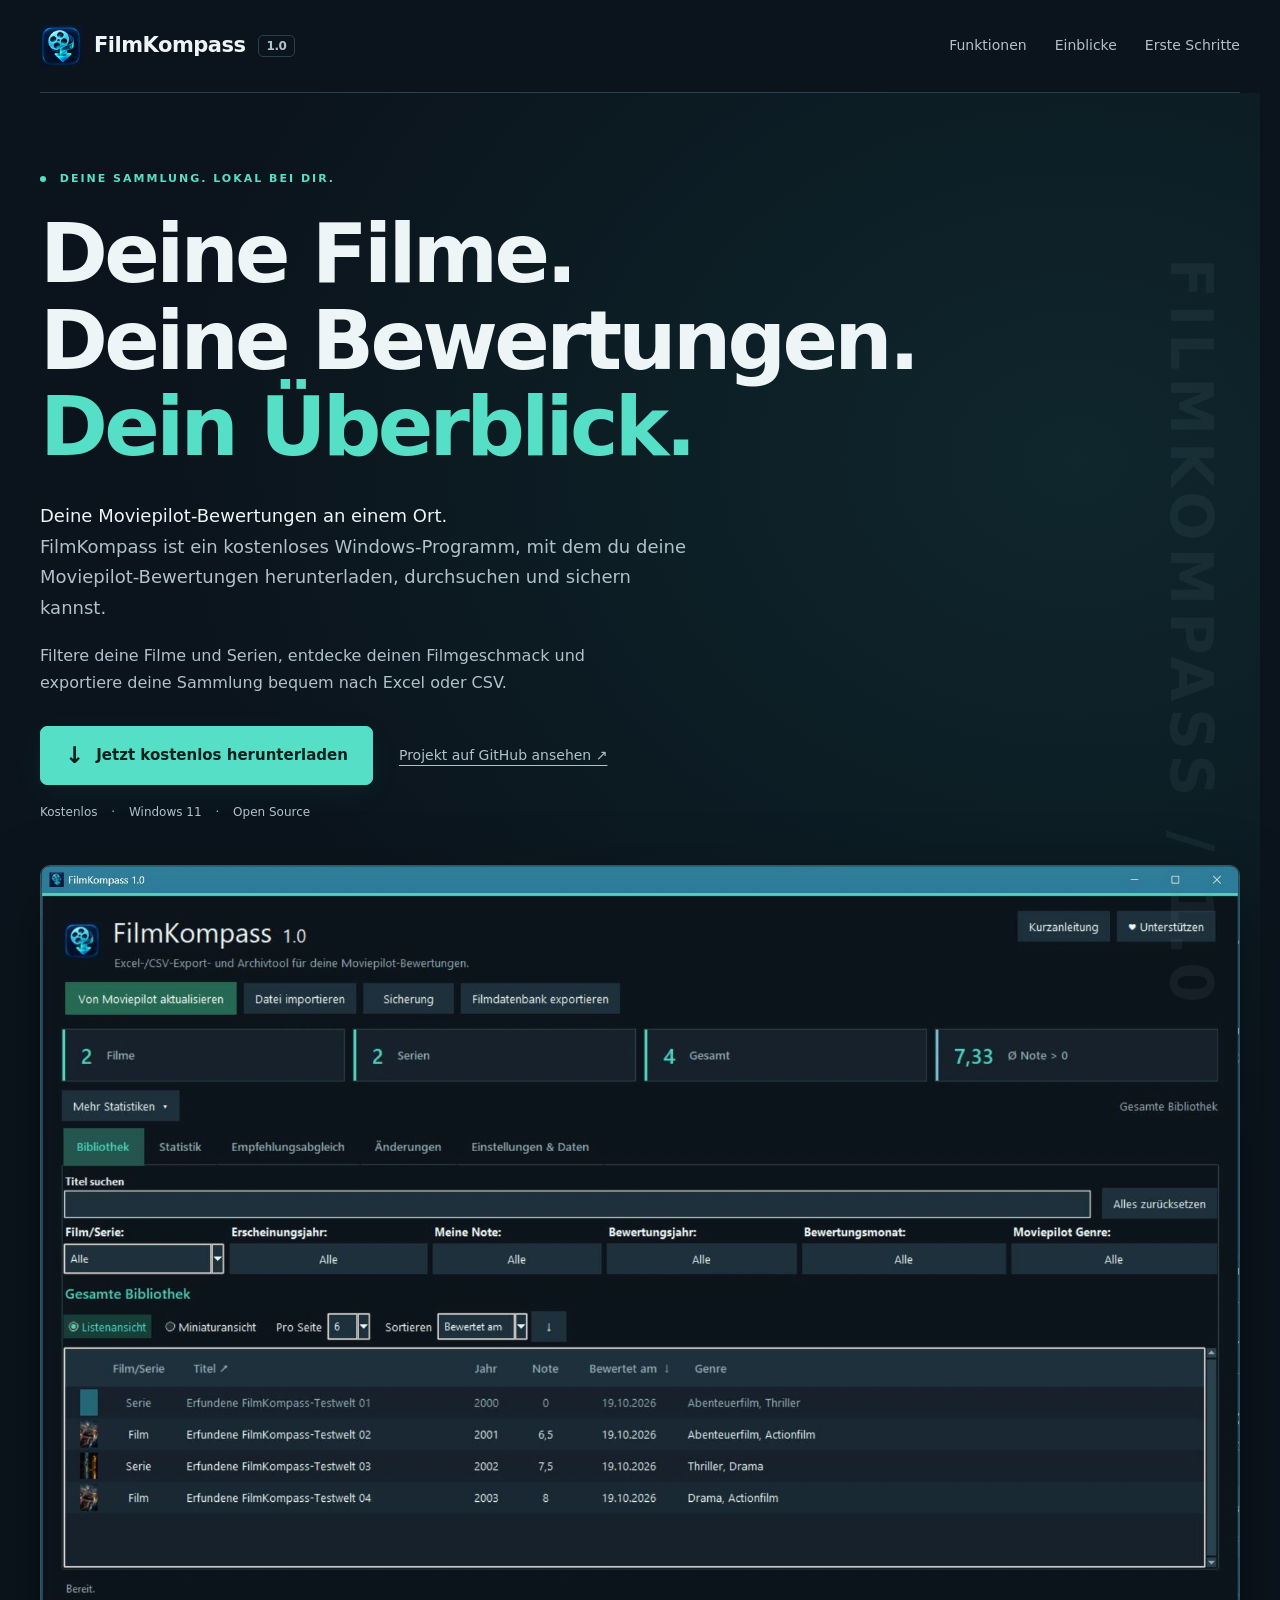
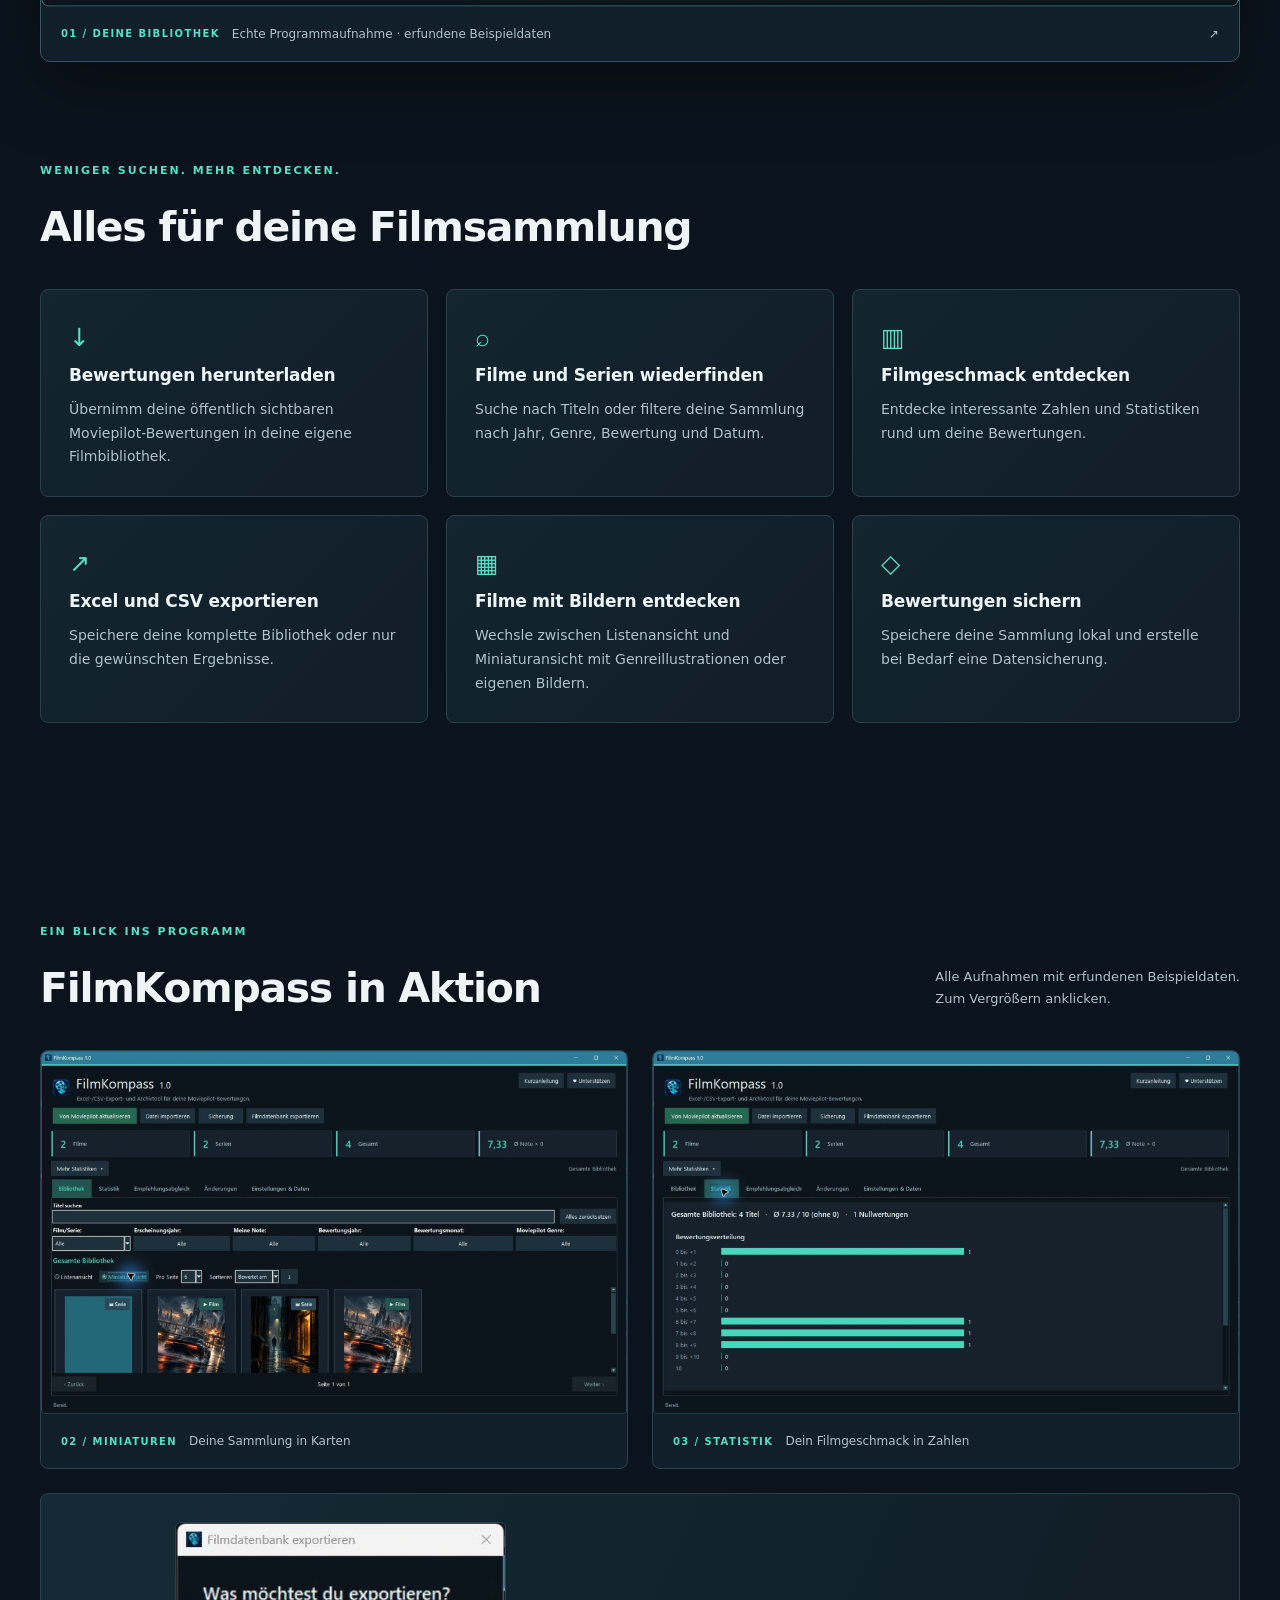
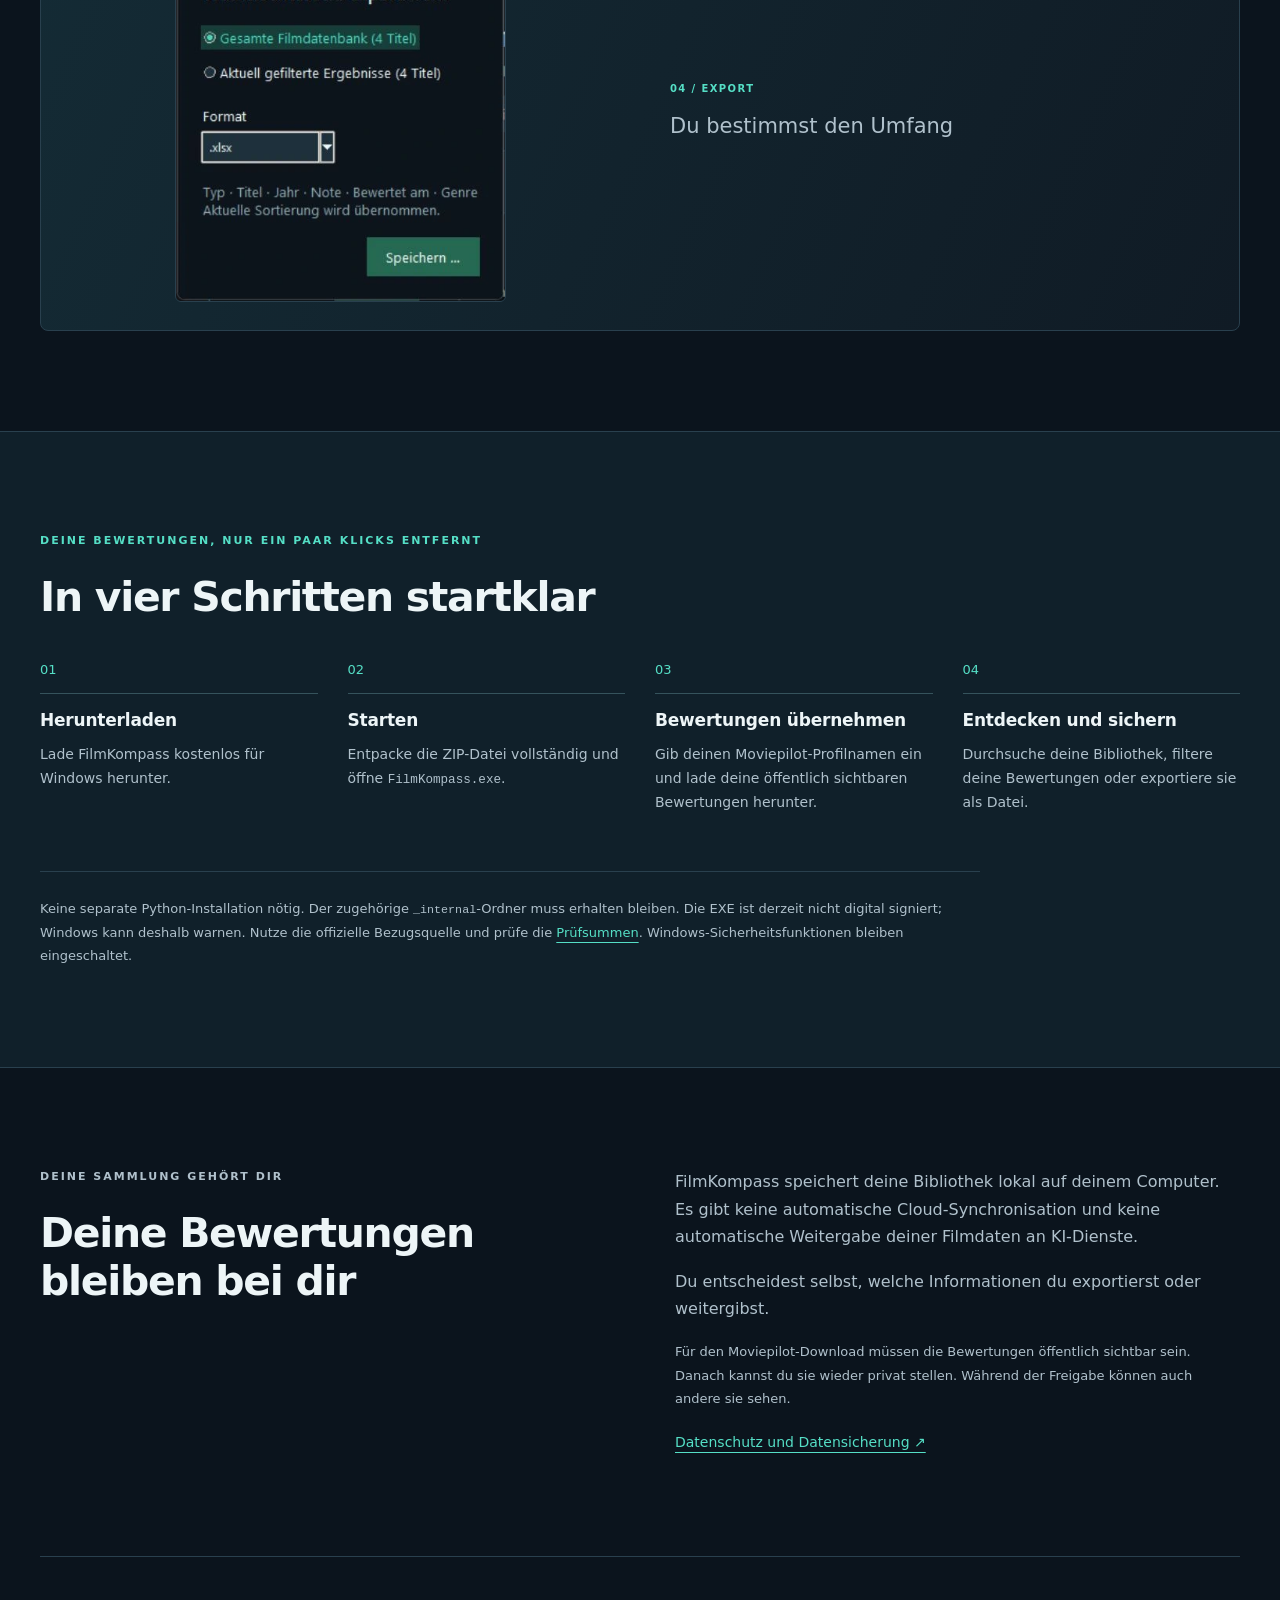
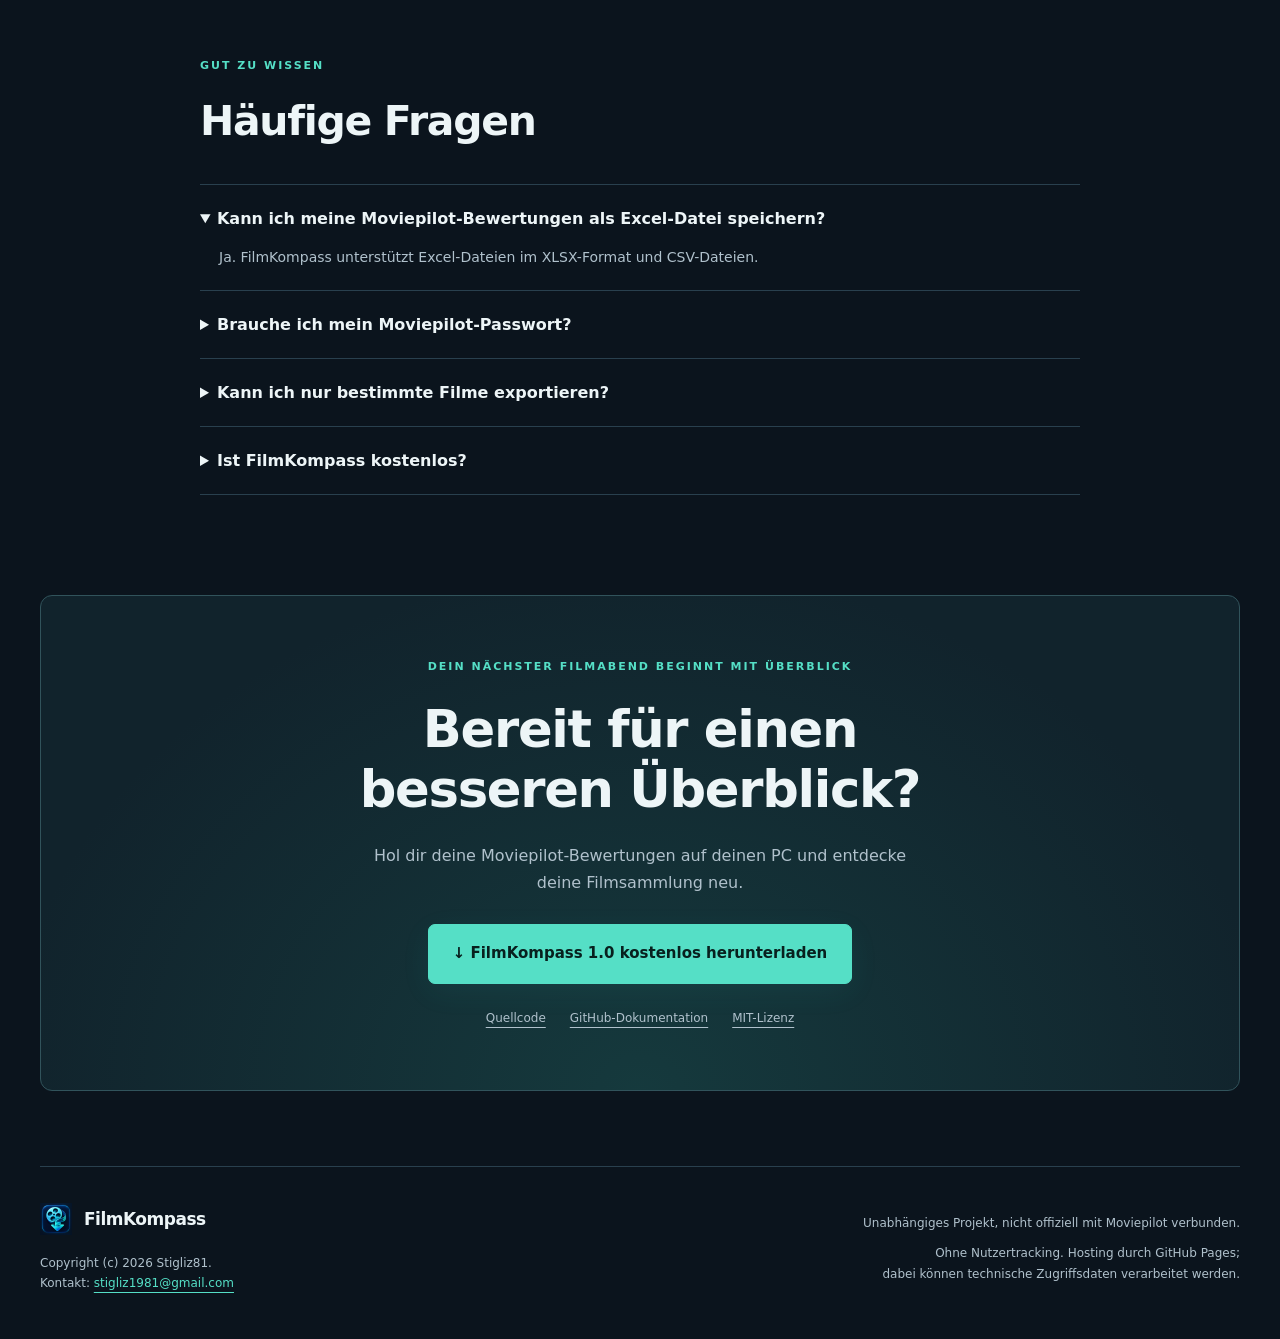
==== site/index.html @ 7194ba2a "Add FilmKompass product website and GitHub Pages deployment" ====
<!doctype html>
<html lang="de">
<head>
  <meta charset="utf-8">
  <meta name="viewport" content="width=device-width, initial-scale=1">
  <title>FilmKompass – Moviepilot-Bewertungen exportieren &amp; sichern</title>
  <meta name="description" content="FilmKompass: Kostenloses Windows-Tool zum Herunterladen, Verwalten und Sichern deiner Moviepilot-Bewertungen. Mit Excel- und CSV-Export.">
  <link rel="canonical" href="https://stigliz81.github.io/FilmKompass/">
  <meta name="theme-color" content="#0b141d">
  <meta property="og:type" content="website">
  <meta property="og:locale" content="de_DE">
  <meta property="og:title" content="FilmKompass – Deine Filme. Dein Überblick.">
  <meta property="og:description" content="Moviepilot-Bewertungen herunterladen, nach Excel oder CSV exportieren und lokal sichern. Kostenlos für Windows.">
  <meta property="og:url" content="https://stigliz81.github.io/FilmKompass/">
  <meta property="og:image" content="https://stigliz81.github.io/FilmKompass/assets/library.webp">
  <meta property="og:image:alt" content="FilmKompass 1.0: echte Bibliotheksansicht mit erfundenen Beispieldaten">
  <link rel="icon" href="assets/filmkompass.png" type="image/png">
  <link rel="stylesheet" href="style.css">
  <script src="gallery.js" defer></script>
</head>
<body>
<a class="skip" href="#inhalt">Zum Inhalt</a>
<header class="nav wrap">
  <a class="brand" href="#"><img src="assets/filmkompass.png" width="42" height="42" alt="">FilmKompass <span>1.0</span></a>
  <nav aria-label="Hauptnavigation"><a href="#funktionen">Funktionen</a><a href="#einblicke">Einblicke</a><a href="#start">Erste Schritte</a></nav>
</header>
<main id="inhalt">
<section class="hero wrap">
  <p class="eyebrow"><span></span> DEINE SAMMLUNG. LOKAL BEI DIR.</p>
  <h1>Deine Filme.<br>Deine Bewertungen.<br><em>Dein Überblick.</em></h1>
  <p class="intro"><strong>Deine Moviepilot-Bewertungen an einem Ort.</strong><br>FilmKompass ist ein kostenloses Windows-Programm, mit dem du deine Moviepilot-Bewertungen herunterladen, durchsuchen und sichern kannst.</p>
  <p class="hero-copy">Filtere deine Filme und Serien, entdecke deinen Filmgeschmack und exportiere deine Sammlung bequem nach Excel oder CSV.</p>
  <div class="actions"><a class="button" href="https://github.com/Stigliz81/FilmKompass/releases/download/v1.0.0/FilmKompass-1.0-Windows-portabel.zip"><span aria-hidden="true">↓</span> Jetzt kostenlos herunterladen</a><a class="text-link" href="https://github.com/Stigliz81/FilmKompass">Projekt auf GitHub ansehen ↗</a></div>
  <p class="platform">Kostenlos <span>·</span> Windows 11 <span>·</span> Open Source</p>
  <figure class="hero-shot"><a class="zoom" href="assets/library.webp" aria-label="Hauptansicht vergrößern"><img src="assets/library.webp" width="1845" height="1141" fetchpriority="high" alt="FilmKompass 1.0: Bibliothek mit Titelsuche, sechs Filtern und Bewertungen"></a><figcaption><span>01 / DEINE BIBLIOTHEK</span> Echte Programmaufnahme · erfundene Beispieldaten <span aria-hidden="true">↗</span></figcaption></figure>
</section>
<section class="wrap section" id="funktionen">
  <p class="eyebrow">WENIGER SUCHEN. MEHR ENTDECKEN.</p><h2>Alles für deine Filmsammlung</h2>
  <div class="features">
    <article><span class="symbol" aria-hidden="true">↓</span><h3>Bewertungen herunterladen</h3><p>Übernimm deine öffentlich sichtbaren Moviepilot-Bewertungen in deine eigene Filmbibliothek.</p></article>
    <article><span class="symbol" aria-hidden="true">⌕</span><h3>Filme und Serien wiederfinden</h3><p>Suche nach Titeln oder filtere deine Sammlung nach Jahr, Genre, Bewertung und Datum.</p></article>
    <article><span class="symbol" aria-hidden="true">▥</span><h3>Filmgeschmack entdecken</h3><p>Entdecke interessante Zahlen und Statistiken rund um deine Bewertungen.</p></article>
    <article><span class="symbol" aria-hidden="true">↗</span><h3>Excel und CSV exportieren</h3><p>Speichere deine komplette Bibliothek oder nur die gewünschten Ergebnisse.</p></article>
    <article><span class="symbol" aria-hidden="true">▦</span><h3>Filme mit Bildern entdecken</h3><p>Wechsle zwischen Listenansicht und Miniaturansicht mit Genreillustrationen oder eigenen Bildern.</p></article>
    <article><span class="symbol" aria-hidden="true">◇</span><h3>Bewertungen sichern</h3><p>Speichere deine Sammlung lokal und erstelle bei Bedarf eine Datensicherung.</p></article>
  </div>
</section>
<section class="wrap section" id="einblicke">
  <div class="section-heading"><div><p class="eyebrow">EIN BLICK INS PROGRAMM</p><h2>FilmKompass in Aktion</h2></div><p>Alle Aufnahmen mit erfundenen Beispieldaten.<br>Zum Vergrößern anklicken.</p></div>
  <div class="gallery">
    <figure><a class="zoom" href="assets/thumbnails.webp"><img src="assets/thumbnails.webp" width="1845" height="1141" loading="lazy" alt="Echte Miniaturansicht mit Genreillustrationen und vier erfundenen Titeln"></a><figcaption><span>02 / MINIATUREN</span> Deine Sammlung in Karten</figcaption></figure>
    <figure><a class="zoom" href="assets/statistics.webp"><img src="assets/statistics.webp" width="1845" height="1141" loading="lazy" alt="Echte Statistikansicht mit Balkendiagramm der Bewertungsverteilung"></a><figcaption><span>03 / STATISTIK</span> Dein Filmgeschmack in Zahlen</figcaption></figure>
    <figure class="export-shot"><a class="zoom" href="assets/export.webp"><img src="assets/export.webp" width="421" height="485" loading="lazy" alt="Echter Exportdialog: gesamte Filmdatenbank oder gefilterte Ergebnisse als XLSX oder CSV exportieren"></a><figcaption><span>04 / EXPORT</span> Du bestimmst den Umfang</figcaption></figure>
  </div>
</section>
<section class="steps-section" id="start"><div class="wrap section"><p class="eyebrow">DEINE BEWERTUNGEN, NUR EIN PAAR KLICKS ENTFERNT</p><h2>In vier Schritten startklar</h2>
  <ol class="steps"><li><h3>Herunterladen</h3><p>Lade FilmKompass kostenlos für Windows herunter.</p></li><li><h3>Starten</h3><p>Entpacke die ZIP-Datei vollständig und öffne <code>FilmKompass.exe</code>.</p></li><li><h3>Bewertungen übernehmen</h3><p>Gib deinen Moviepilot-Profilnamen ein und lade deine öffentlich sichtbaren Bewertungen herunter.</p></li><li><h3>Entdecken und sichern</h3><p>Durchsuche deine Bibliothek, filtere deine Bewertungen oder exportiere sie als Datei.</p></li></ol>
  <p class="note">Keine separate Python-Installation nötig. Der zugehörige <code>_internal</code>-Ordner muss erhalten bleiben. Die EXE ist derzeit nicht digital signiert; Windows kann deshalb warnen. Nutze die offizielle Bezugsquelle und prüfe die <a href="https://github.com/Stigliz81/FilmKompass/releases/download/v1.0.0/SHA256SUMS.txt">Prüfsummen</a>. Windows-Sicherheitsfunktionen bleiben eingeschaltet.</p>
</div></section>
<section class="wrap section privacy"><div><p class="eyebrow">DEINE SAMMLUNG GEHÖRT DIR</p><h2>Deine Bewertungen<br>bleiben bei dir</h2></div><div><p>FilmKompass speichert deine Bibliothek lokal auf deinem Computer. Es gibt keine automatische Cloud-Synchronisation und keine automatische Weitergabe deiner Filmdaten an KI-Dienste.</p><p>Du entscheidest selbst, welche Informationen du exportierst oder weitergibst.</p><p class="note">Für den Moviepilot-Download müssen die Bewertungen öffentlich sichtbar sein. Danach kannst du sie wieder privat stellen. Während der Freigabe können auch andere sie sehen.</p><a href="https://github.com/Stigliz81/FilmKompass/blob/main/docs/DATENSCHUTZ.md">Datenschutz und Datensicherung ↗</a></div></section>
<section class="wrap section faq"><p class="eyebrow">GUT ZU WISSEN</p><h2>Häufige Fragen</h2>
  <details open><summary>Kann ich meine Moviepilot-Bewertungen als Excel-Datei speichern?</summary><p>Ja. FilmKompass unterstützt Excel-Dateien im XLSX-Format und CSV-Dateien.</p></details>
  <details><summary>Brauche ich mein Moviepilot-Passwort?</summary><p>Nein. Für öffentlich sichtbare Bewertungen ist keine Anmeldung erforderlich.</p></details>
  <details><summary>Kann ich nur bestimmte Filme exportieren?</summary><p>Ja. Du kannst deine Bibliothek filtern und anschließend die gewünschten Ergebnisse exportieren.</p></details>
  <details><summary>Ist FilmKompass kostenlos?</summary><p>Ja. Das Programm ist kostenlos und unter der MIT-Lizenz als Open Source veröffentlicht.</p></details>
</section>
<section class="wrap final-cta"><p class="eyebrow">DEIN NÄCHSTER FILMABEND BEGINNT MIT ÜBERBLICK</p><h2>Bereit für einen<br>besseren Überblick?</h2><p>Hol dir deine Moviepilot-Bewertungen auf deinen PC und entdecke deine Filmsammlung neu.</p><a class="button" href="https://github.com/Stigliz81/FilmKompass/releases/download/v1.0.0/FilmKompass-1.0-Windows-portabel.zip">↓ FilmKompass 1.0 kostenlos herunterladen</a><div class="small-links"><a href="https://github.com/Stigliz81/FilmKompass/releases/download/v1.0.0/FilmKompass-1.0-Quellcode.zip">Quellcode</a><a href="https://github.com/Stigliz81/FilmKompass#readme">GitHub-Dokumentation</a><a href="https://github.com/Stigliz81/FilmKompass/blob/main/LICENSE">MIT-Lizenz</a></div></section>
</main>
<footer class="wrap"><div><a class="brand" href="#"><img src="assets/filmkompass.png" width="32" height="32" alt="">FilmKompass</a><p>Copyright (c) 2026 Stigliz81.<br>Kontakt: <a href="mailto:stigliz1981@gmail.com">stigliz1981@gmail.com</a></p></div><div><p>Unabhängiges Projekt, nicht offiziell mit Moviepilot verbunden.</p><p>Ohne Nutzertracking. Hosting durch GitHub Pages;<br>dabei können technische Zugriffsdaten verarbeitet werden.</p></div></footer>
<dialog aria-label="Vergrößerte Programmaufnahme"><button class="close" type="button" aria-label="Vergrößerung schließen">Schließen ×</button><img alt=""><p></p></dialog>
</body>
</html>
---- site/style.css ----
:root{color-scheme:dark;--bg:#0b141d;--panel:#111f2a;--ink:#edf5f7;--muted:#b0c1cc;--accent:#55dfc6;--line:#29404e}*{box-sizing:border-box}html{scroll-behavior:smooth;scroll-padding-top:24px}body{margin:0;background:var(--bg);color:var(--ink);font:16px/1.7 "Segoe UI",system-ui,sans-serif}a{color:var(--accent);text-underline-offset:5px}a:hover{color:#b1fff0}a,button,summary{-webkit-tap-highlight-color:transparent}a:focus-visible,button:focus-visible,summary:focus-visible{outline:3px solid var(--accent);outline-offset:6px}img{max-width:100%;height:auto;display:block}.wrap{width:min(1200px,calc(100% - 64px));margin-inline:auto}.nav{display:flex;align-items:center;justify-content:space-between;padding-block:25px;border-bottom:1px solid var(--line)}.brand{display:flex;align-items:center;gap:12px;color:var(--ink);font-size:21px;font-weight:700;text-decoration:none;letter-spacing:-.5px}.brand span{font-size:12px;color:var(--muted);border:1px solid var(--line);padding:0 8px;border-radius:5px}.nav nav{display:flex;gap:28px}.nav nav a{color:var(--muted);font-size:14px;text-decoration:none}.nav nav a:hover{color:var(--accent)}.hero{padding-top:72px;position:relative}.hero:before{content:"";position:absolute;z-index:-1;inset:0 -20px 22%;background:radial-gradient(ellipse at 85% 30%,#14434466,transparent 60%);pointer-events:none}.eyebrow{color:var(--accent);font-size:11px;font-weight:700;letter-spacing:2px;margin:0 0 22px}.eyebrow span{display:inline-block;width:6px;height:6px;border-radius:50%;background:var(--accent);margin-right:8px}h1{font-size:clamp(44px,6.4vw,86px);line-height:1.06;letter-spacing:-3.7px;margin:0 0 30px;font-weight:750}h1 em{font-style:normal;color:var(--accent)}.intro,.hero-copy{max-width:655px;color:var(--muted);font-size:18px}.intro strong{color:var(--ink);font-weight:500}.hero-copy{font-size:16px;max-width:620px}.actions{display:flex;align-items:center;gap:26px;flex-wrap:wrap;margin-top:30px}.button{display:inline-flex;align-items:center;justify-content:center;gap:12px;padding:16px 24px;background:var(--accent);color:#08201e;border:1px solid var(--accent);border-radius:7px;font-size:15px;font-weight:750;text-decoration:none;box-shadow:0 8px 30px #2acdbb12;transition:background .18s,transform .18s}.button:hover{color:#08201e;background:#a2f6e5;transform:translateY(-2px)}.button span{font-size:23px;line-height:1}.text-link{font-size:14px;color:var(--muted)}.platform{color:var(--muted);font-size:12px;margin:17px 0 42px}.platform span{margin:0 10px;color:var(--accent)}figure{margin:0;min-width:0}.hero-shot{border:1px solid #365563;border-radius:10px;overflow:hidden;box-shadow:0 24px 70px #0006;background:var(--panel)}.zoom{display:block;cursor:zoom-in}.hero-shot img{width:100%}figcaption{display:flex;align-items:center;gap:12px;flex-wrap:wrap;padding:17px 20px;color:var(--muted);font-size:12px}figcaption span:first-child{font-size:10px;letter-spacing:1.4px;color:var(--accent);font-weight:700}.hero-shot figcaption span:last-child{margin-left:auto}.section{padding-block:100px}h2{font-size:clamp(30px,3.2vw,44px);line-height:1.18;letter-spacing:-1.3px;margin:0 0 38px}h3{font-size:17px;line-height:1.4;letter-spacing:-.2px;margin:15px 0 10px}p{margin:0 0 18px}.features{display:grid;grid-template-columns:repeat(3,1fr);gap:18px}.features article{padding:27px 28px;background:linear-gradient(135deg,#13252e,#111d28);border:1px solid var(--line);border-radius:8px}.features p{font-size:14px;color:var(--muted);margin:0}.symbol{font-size:25px;color:var(--accent);display:block;height:32px}.section-heading{display:flex;justify-content:space-between;gap:30px;align-items:flex-end}.section-heading>p{color:var(--muted);font-size:13px;margin-bottom:40px}.gallery{display:grid;grid-template-columns:1fr 1fr;gap:24px}.gallery figure{background:var(--panel);border:1px solid var(--line);border-radius:8px;overflow:hidden}.gallery img{width:100%}.gallery .export-shot{grid-column:1/-1;display:grid;grid-template-columns:1fr 1fr;align-items:center;background:linear-gradient(115deg,#142b35,#101b25)}.export-shot .zoom{padding:28px}.export-shot img{width:auto;max-height:380px;margin:auto;border:1px solid var(--line);border-radius:6px}.export-shot figcaption{display:block;font-size:21px;padding:30px}.export-shot figcaption span{display:block;margin-bottom:12px}.steps-section{background:#10202a;border-block:1px solid var(--line)}.steps{list-style:none;counter-reset:step;display:grid;grid-template-columns:repeat(4,1fr);gap:30px;padding:0;margin:0 0 38px}.steps li{counter-increment:step}.steps li:before{content:"0" counter(step);color:var(--accent);font-size:13px;border-bottom:1px solid #35535c;display:block;padding-bottom:12px}.steps p{font-size:14px;color:var(--muted)}code{font-size:.9em;overflow-wrap:anywhere}.note{font-size:13px;color:var(--muted);line-height:1.8}.steps-section .note{max-width:940px;border-top:1px solid var(--line);padding-top:25px;margin:0}.privacy{display:grid;grid-template-columns:1fr 1fr;gap:70px;border-bottom:1px solid var(--line)}.privacy p{color:var(--muted)}.privacy .note{font-size:13px}.privacy a{font-size:14px}.faq{max-width:880px}.faq details{border-top:1px solid var(--line);padding:20px 0}.faq details:last-child{border-bottom:1px solid var(--line)}summary{cursor:pointer;font-size:16px;font-weight:600;padding-right:14px}.faq details p{color:var(--muted);font-size:14px;margin:14px 0 0 19px}.final-cta{text-align:center;background:radial-gradient(ellipse at 50% 100%,#194d4c88,transparent 75%),#11232c;border:1px solid #31535b;border-radius:12px;padding:62px 30px;margin-bottom:75px}.final-cta h2{font-size:clamp(34px,4vw,54px);margin-bottom:22px}.final-cta>p:not(.eyebrow){color:var(--muted);max-width:540px;margin:0 auto 28px}.small-links{display:flex;justify-content:center;gap:24px;flex-wrap:wrap;margin-top:24px;font-size:12px}.small-links a{color:var(--muted)}footer{border-top:1px solid var(--line);padding-block:36px;display:flex;justify-content:space-between;gap:40px;color:var(--muted);font-size:12px}footer .brand{margin-bottom:18px;font-size:17px}footer p{margin-bottom:10px}footer>div:last-child{max-width:410px;text-align:right;padding-top:10px}dialog{width:min(1500px,96vw);max-height:94vh;padding:50px 18px 12px;background:var(--bg);color:var(--ink);border:1px solid var(--line);border-radius:9px}dialog::backdrop{background:#02070ee8}dialog img{max-height:77vh;width:auto;margin:auto;object-fit:contain}dialog p{font-size:12px;text-align:center;margin:12px 0 0;color:var(--muted)}.close{position:absolute;right:18px;top:10px;background:var(--panel);border:1px solid var(--line);border-radius:4px;color:var(--ink);padding:7px 14px;cursor:pointer}.skip{position:fixed;top:-100px;left:10px;z-index:10;background:var(--accent);color:var(--bg);padding:10px}.skip:focus{top:10px}@media(min-width:1000px){.hero{padding-right:0}.hero .eyebrow{padding-top:5px}.hero:after{content:"FILMKOMPASS / 1.0";position:absolute;right:0;top:165px;color:#638c961c;writing-mode:vertical-rl;letter-spacing:7px;font-size:58px;font-weight:750;pointer-events:none}}@media(max-width:760px){.wrap{width:calc(100% - 36px)}.nav{padding-block:18px}.nav nav{gap:16px}.nav nav a{font-size:12px}.nav nav a:last-child{display:none}.brand{font-size:18px;gap:8px}.brand img{width:34px;height:34px}.hero{padding-top:44px}h1{letter-spacing:-2px}.intro{font-size:16px}.actions{gap:18px}.button{font-size:14px;padding:15px 18px}.hero-shot figcaption{padding:12px;font-size:11px}.hero-shot figcaption span:last-child{display:none}.section{padding-block:62px}.features{grid-template-columns:1fr 1fr;gap:12px}.features article{padding:20px}.section-heading{display:block}.section-heading>p{margin-bottom:25px}.gallery{grid-template-columns:1fr}.gallery .export-shot{grid-column:auto;grid-template-columns:1fr}.export-shot .zoom{padding:20px}.export-shot figcaption{padding:18px;font-size:15px}.steps{grid-template-columns:1fr 1fr;gap:22px}.privacy{grid-template-columns:1fr;gap:0}.privacy h2 br{display:none}.final-cta{padding:42px 20px;margin-bottom:50px}footer{flex-direction:column;gap:18px}footer>div:last-child{text-align:left;padding:0}dialog{padding-inline:8px}dialog img{max-height:72vh}}@media(max-width:420px){.features{grid-template-columns:1fr}.features article{padding:23px}.steps{grid-template-columns:1fr}.hero .button{width:100%}.eyebrow{letter-spacing:1.3px;font-size:10px}.platform span{margin:0 6px}.small-links{gap:16px}}@media(prefers-reduced-motion:reduce){html{scroll-behavior:auto}*,*:before,*:after{transition:none!important;animation:none!important}}
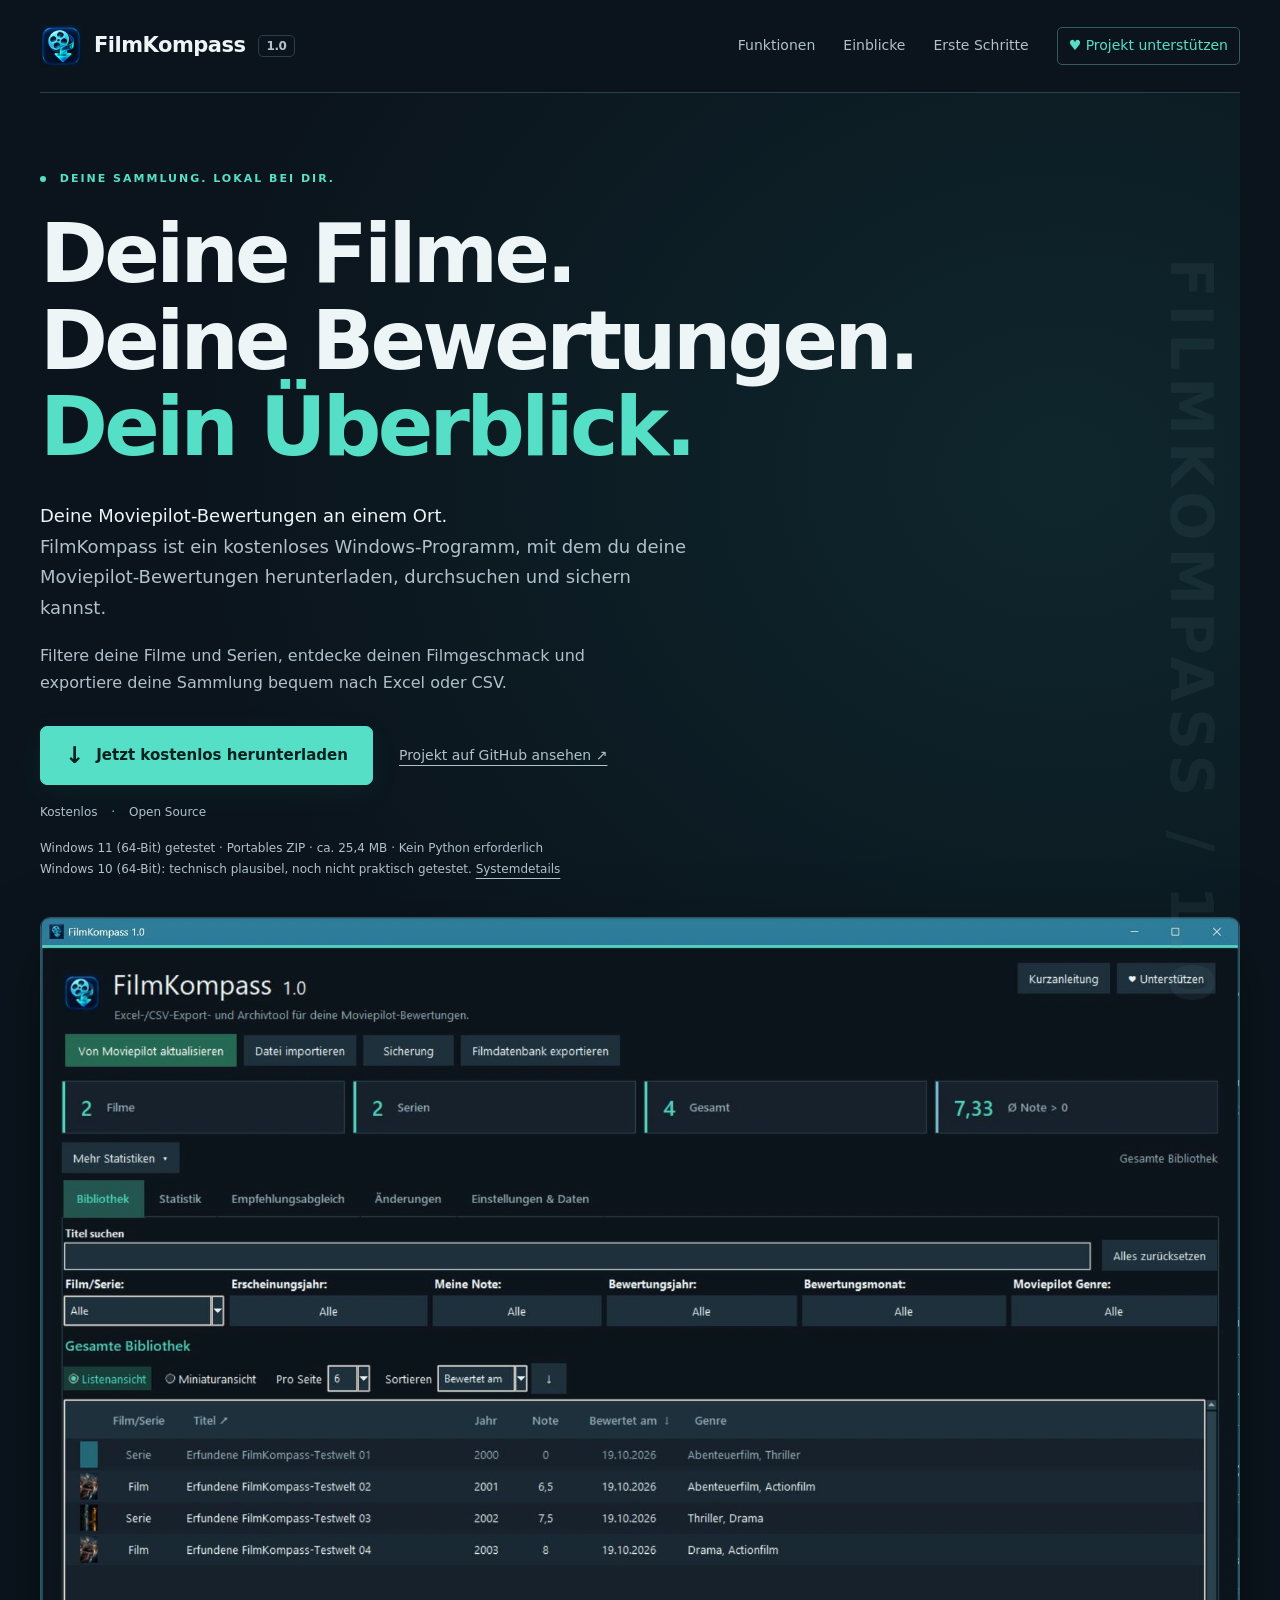
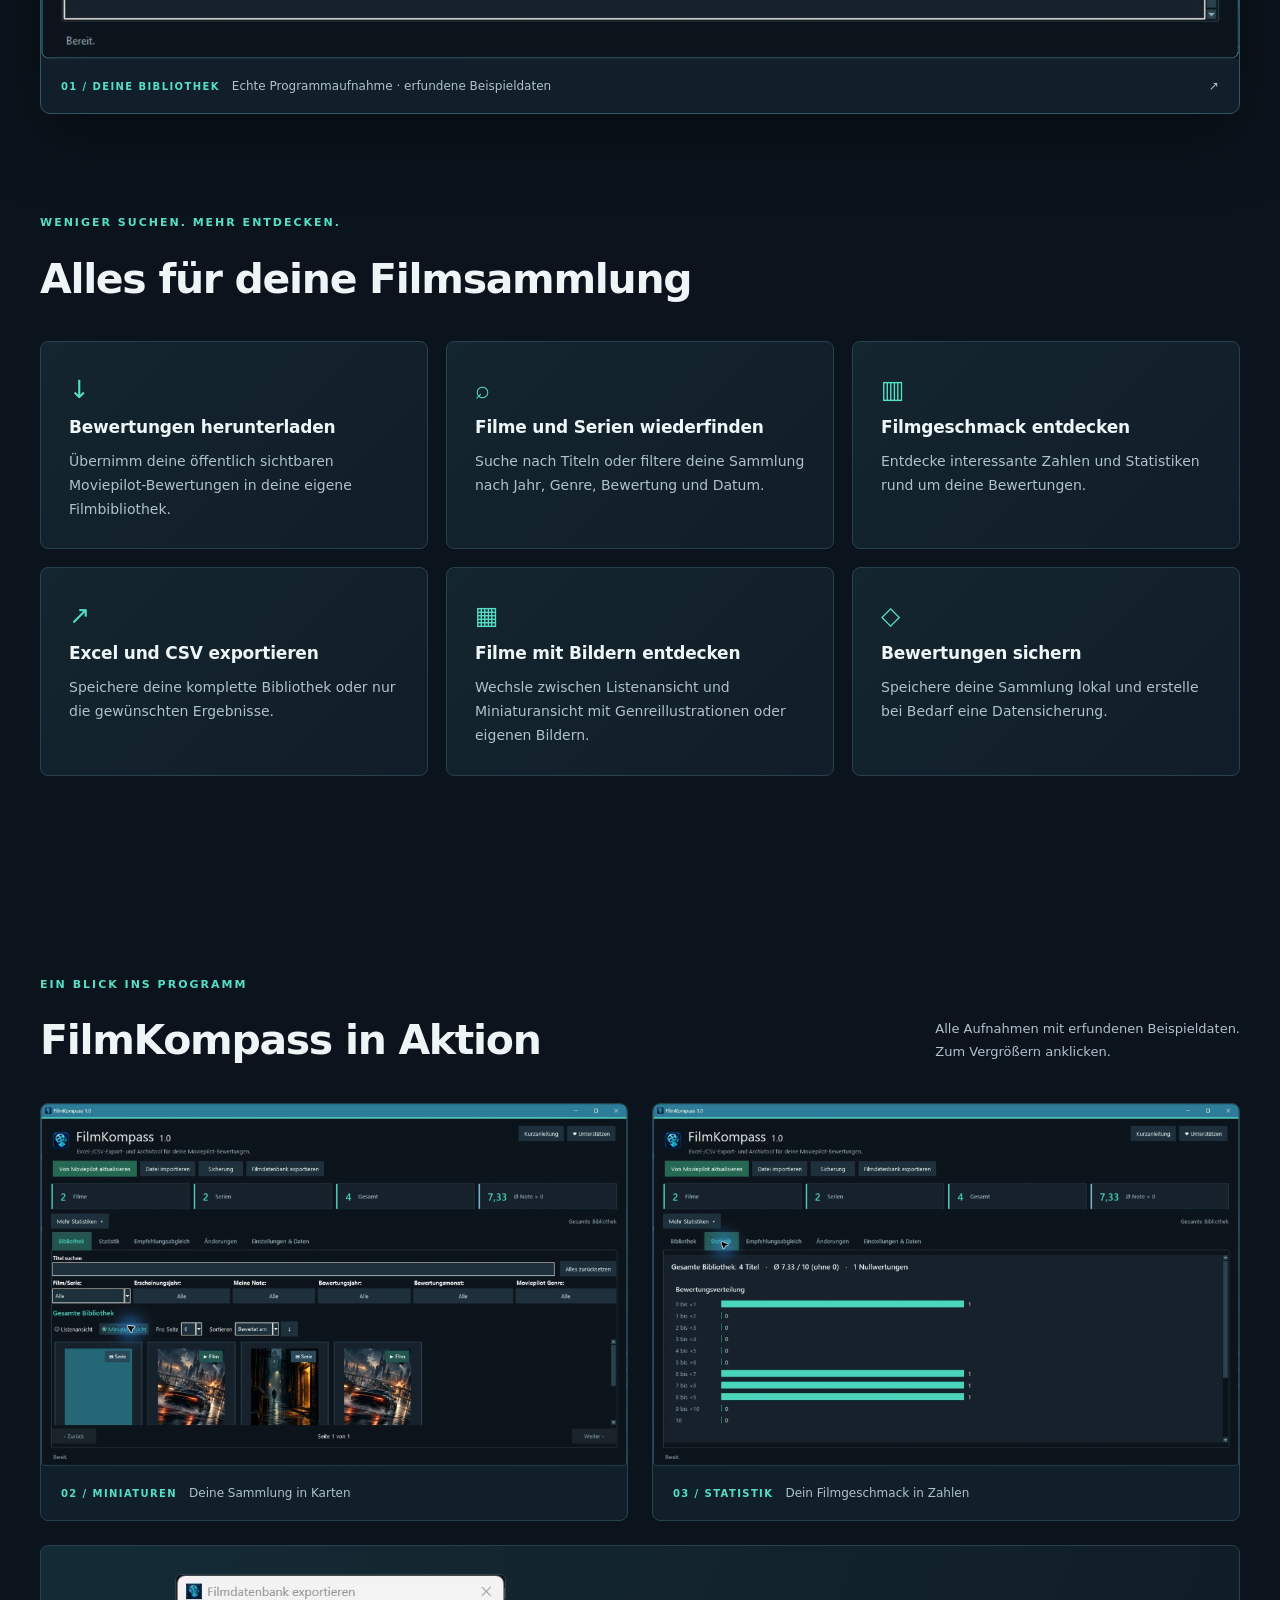
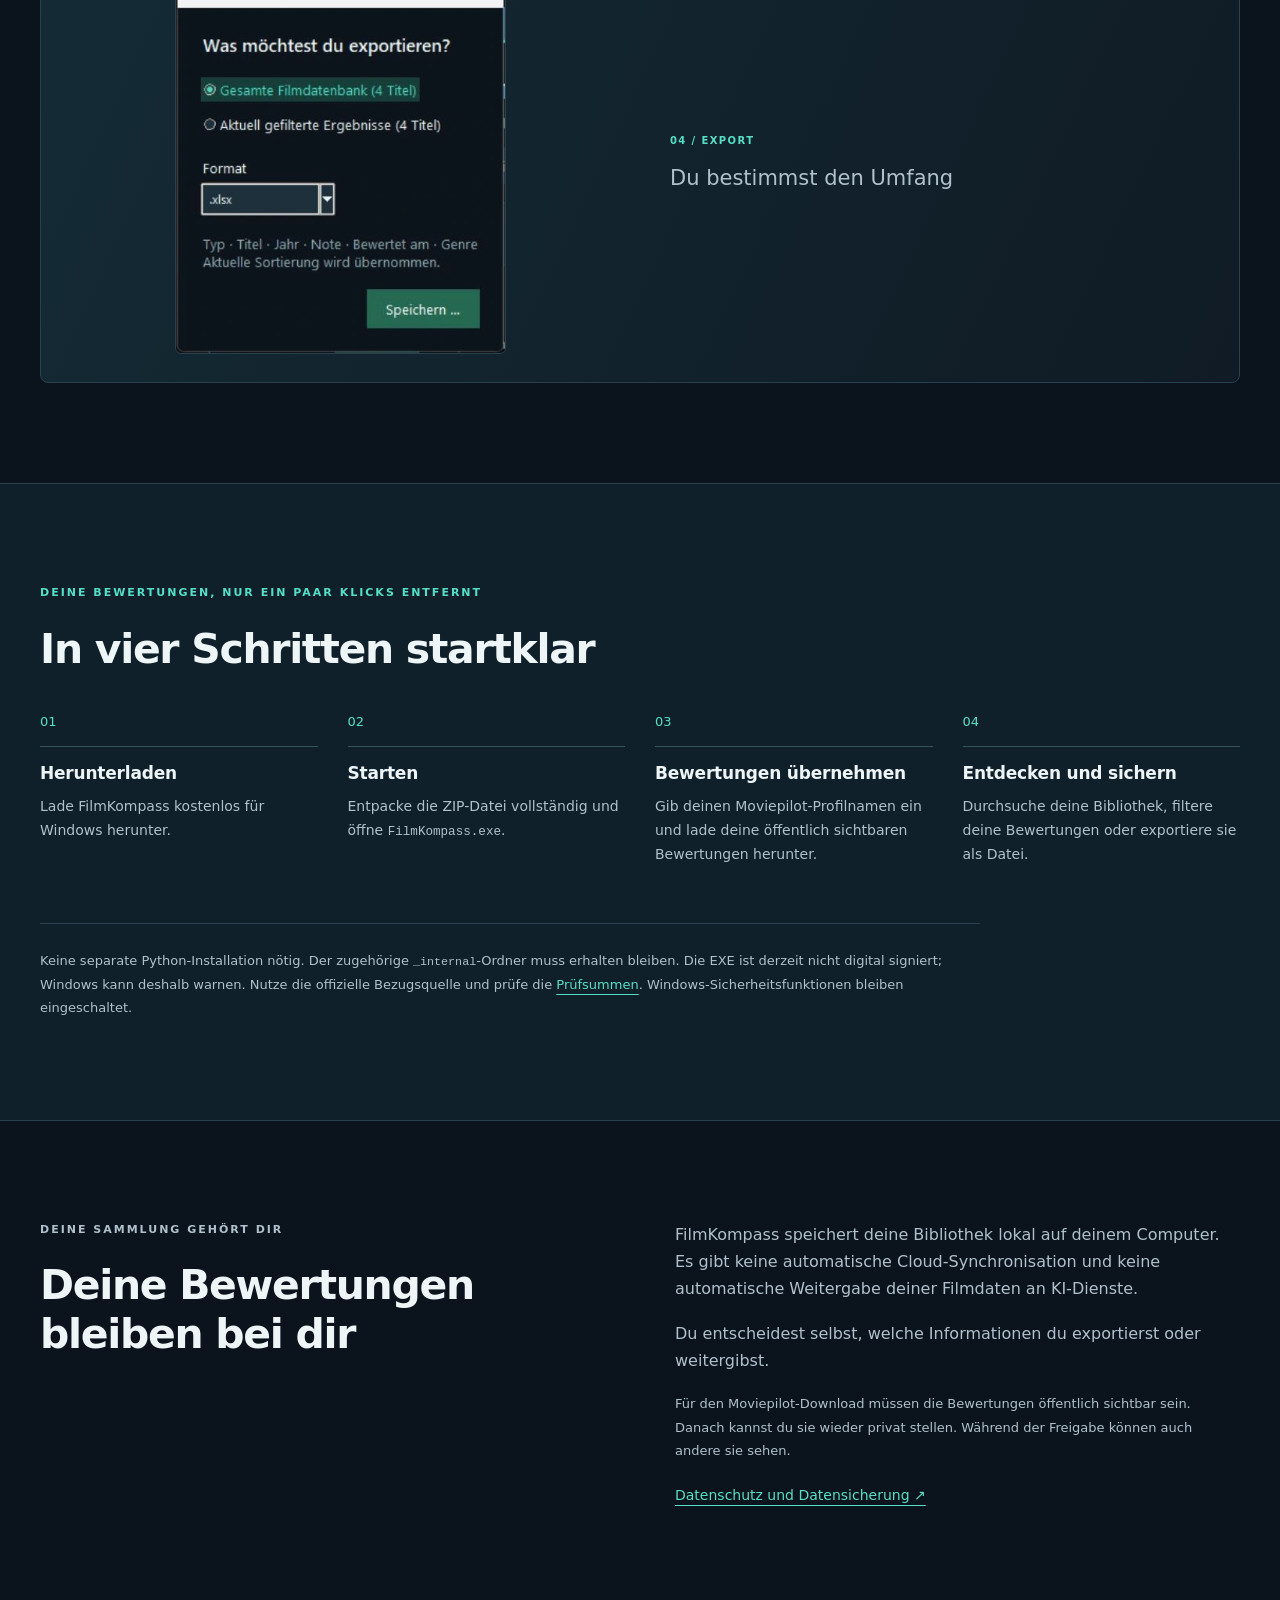
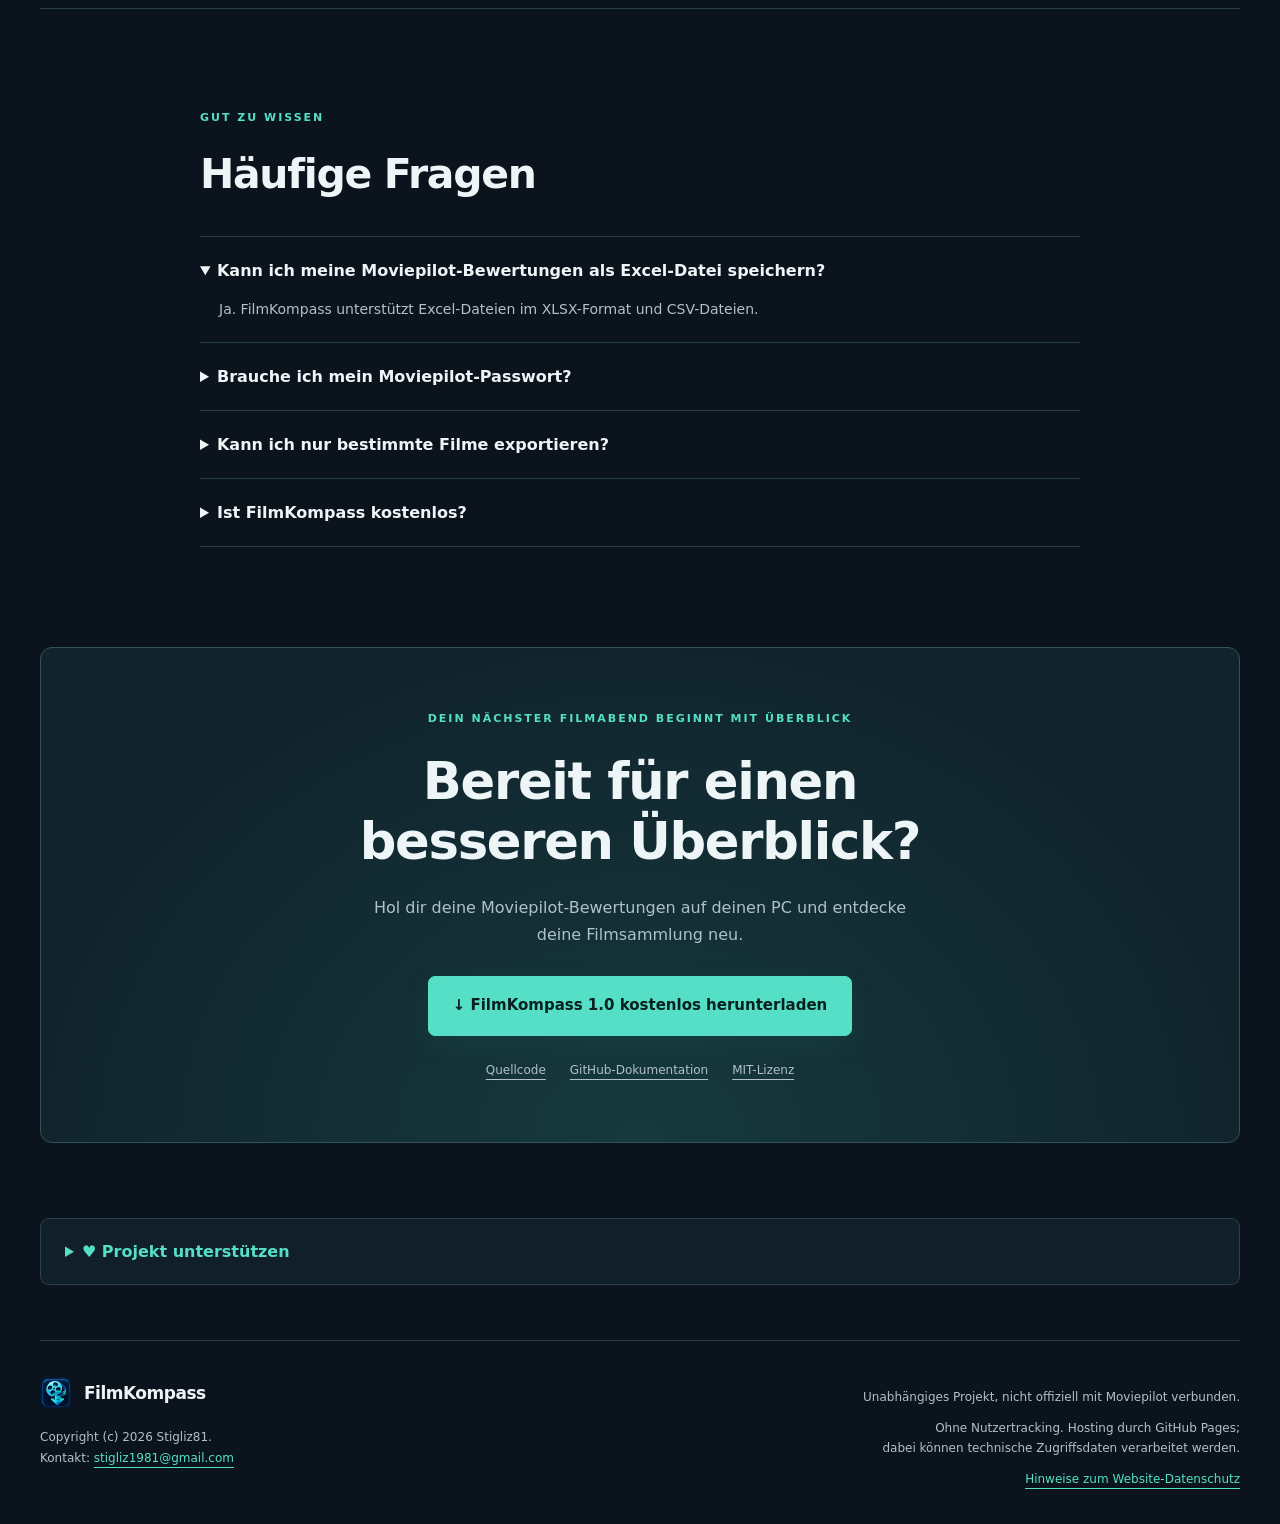
==== commit 64ec723f: "Add Google verification, voluntary support and documented system requirements" ====
--- a/site/index.html
+++ b/site/index.html
@@ -22,7 +22,7 @@
 <a class="skip" href="#inhalt">Zum Inhalt</a>
 <header class="nav wrap">
   <a class="brand" href="#"><img src="assets/filmkompass.png" width="42" height="42" alt="">FilmKompass <span>1.0</span></a>
-  <nav aria-label="Hauptnavigation"><a href="#funktionen">Funktionen</a><a href="#einblicke">Einblicke</a><a href="#start">Erste Schritte</a></nav>
+  <nav aria-label="Hauptnavigation"><a href="#funktionen">Funktionen</a><a href="#einblicke">Einblicke</a><a href="#start">Erste Schritte</a><a class="support-link" href="#unterstuetzen">♥ Projekt unterstützen</a></nav>
 </header>
 <main id="inhalt">
 <section class="hero wrap">
@@ -31,7 +31,8 @@
   <p class="intro"><strong>Deine Moviepilot-Bewertungen an einem Ort.</strong><br>FilmKompass ist ein kostenloses Windows-Programm, mit dem du deine Moviepilot-Bewertungen herunterladen, durchsuchen und sichern kannst.</p>
   <p class="hero-copy">Filtere deine Filme und Serien, entdecke deinen Filmgeschmack und exportiere deine Sammlung bequem nach Excel oder CSV.</p>
   <div class="actions"><a class="button" href="https://github.com/Stigliz81/FilmKompass/releases/download/v1.0.0/FilmKompass-1.0-Windows-portabel.zip"><span aria-hidden="true">↓</span> Jetzt kostenlos herunterladen</a><a class="text-link" href="https://github.com/Stigliz81/FilmKompass">Projekt auf GitHub ansehen ↗</a></div>
-  <p class="platform">Kostenlos <span>·</span> Windows 11 <span>·</span> Open Source</p>
+  <p class="platform">Kostenlos <span>·</span> Open Source</p>
+  <p class="system-info">Windows 11 (64-Bit) getestet · Portables ZIP · ca. 25,4 MB · Kein Python erforderlich<br>Windows 10 (64-Bit): technisch plausibel, noch nicht praktisch getestet. <a href="https://github.com/Stigliz81/FilmKompass/blob/main/docs/WINDOWS_KOMPATIBILITAET.md">Systemdetails</a></p>
   <figure class="hero-shot"><a class="zoom" href="assets/library.webp" aria-label="Hauptansicht vergrößern"><img src="assets/library.webp" width="1845" height="1141" fetchpriority="high" alt="FilmKompass 1.0: Bibliothek mit Titelsuche, sechs Filtern und Bewertungen"></a><figcaption><span>01 / DEINE BIBLIOTHEK</span> Echte Programmaufnahme · erfundene Beispieldaten <span aria-hidden="true">↗</span></figcaption></figure>
 </section>
 <section class="wrap section" id="funktionen">
@@ -66,7 +67,48 @@
 </section>
 <section class="wrap final-cta"><p class="eyebrow">DEIN NÄCHSTER FILMABEND BEGINNT MIT ÜBERBLICK</p><h2>Bereit für einen<br>besseren Überblick?</h2><p>Hol dir deine Moviepilot-Bewertungen auf deinen PC und entdecke deine Filmsammlung neu.</p><a class="button" href="https://github.com/Stigliz81/FilmKompass/releases/download/v1.0.0/FilmKompass-1.0-Windows-portabel.zip">↓ FilmKompass 1.0 kostenlos herunterladen</a><div class="small-links"><a href="https://github.com/Stigliz81/FilmKompass/releases/download/v1.0.0/FilmKompass-1.0-Quellcode.zip">Quellcode</a><a href="https://github.com/Stigliz81/FilmKompass#readme">GitHub-Dokumentation</a><a href="https://github.com/Stigliz81/FilmKompass/blob/main/LICENSE">MIT-Lizenz</a></div></section>
 </main>
-<footer class="wrap"><div><a class="brand" href="#"><img src="assets/filmkompass.png" width="32" height="32" alt="">FilmKompass</a><p>Copyright (c) 2026 Stigliz81.<br>Kontakt: <a href="mailto:stigliz1981@gmail.com">stigliz1981@gmail.com</a></p></div><div><p>Unabhängiges Projekt, nicht offiziell mit Moviepilot verbunden.</p><p>Ohne Nutzertracking. Hosting durch GitHub Pages;<br>dabei können technische Zugriffsdaten verarbeitet werden.</p></div></footer>
+<section class="wrap support-section" id="unterstuetzen" aria-label="Freiwillige Projektunterstützung">
+<details class="support-details"><summary>♥ Projekt unterstützen</summary><div class="support-content">
+<h2>FilmKompass gefällt dir?</h2>
+<p>FilmKompass ist kostenlos und wird unabhängig entwickelt.</p>
+<p>Wenn dir das Programm gefällt und du die Weiterentwicklung freiwillig unterstützen möchtest, freue ich mich über eine kleine Unterstützung.</p>
+<p><strong>Vielen Dank! ❤️</strong></p>
+<p class="note">Die Unterstützung ist vollkommen freiwillig. Alle Funktionen bleiben kostenlos.</p>
+<p class="network-note">Bitte das passende Netzwerk wählen: Litecoin Mainnet und Litecoin BEP20 sind unterschiedliche Zahlungswege. Für Litecoin BEP20 und USDC BEP20 wird dieselbe Empfangsadresse auf der BNB Smart Chain verwendet. Binance Pay ist ein App-Zahlungslink, kein Blockchain-Netzwerk.</p>
+<div class="payment-grid"><details class="payment-card" open>
+ <summary>PayPal</summary>
+ <div class="payment-body"><p class="network">PayPal · Zahlungslink</p><p class="note">Der originale QR-Link kann im Desktop-Browser auf eine allgemeine PayPal-Seite weiterleiten. Eine Zahlungsannahme wurde nicht getestet.</p>
+ <img src="assets/donations/paypal.png" width="640" height="640" loading="lazy" alt="Vorhandener QR-Code für PayPal: PayPal · Zahlungslink">
+ <label for="payment-0">Zahlungsziel</label><input id="payment-0" type="text" readonly value="https://www.paypal.com/qrcodes/p2pqrc/M7QJQJYSHXGAU" spellcheck="false" aria-label="Zahlungsziel PayPal">
+ <div class="payment-actions"><button class="copy-payment" type="button">Zahlungsziel kopieren</button><a href="https://www.paypal.com/qrcodes/p2pqrc/M7QJQJYSHXGAU" rel="noreferrer">PayPal-QR-Link öffnen ↗</a></div><p role="status" class="copy-status" aria-live="polite"></p></div></details><details class="payment-card" >
+ <summary>Bitcoin – Mainnet</summary>
+ <div class="payment-body"><p class="network">Bitcoin Mainnet (Native SegWit)</p>
+ <img src="assets/donations/btc.png" width="640" height="640" loading="lazy" alt="Vorhandener QR-Code für Bitcoin – Mainnet: Bitcoin Mainnet (Native SegWit)">
+ <label for="payment-1">Zahlungsziel</label><input id="payment-1" type="text" readonly value="bc1qgk2hkpqsazshjkrfk3n4ah66z0rmmwpj95nav0" spellcheck="false" aria-label="Zahlungsziel Bitcoin – Mainnet">
+ <div class="payment-actions"><button class="copy-payment" type="button">Zahlungsziel kopieren</button></div><p role="status" class="copy-status" aria-live="polite"></p></div></details><details class="payment-card" >
+ <summary>Litecoin – Mainnet</summary>
+ <div class="payment-body"><p class="network">Litecoin Mainnet</p>
+ <img src="assets/donations/ltc-mainnet.png" width="640" height="640" loading="lazy" alt="Vorhandener QR-Code für Litecoin – Mainnet: Litecoin Mainnet">
+ <label for="payment-2">Zahlungsziel</label><input id="payment-2" type="text" readonly value="LPX49WT3wVUwhPyozQzZ2PW34g2e7BGWPv" spellcheck="false" aria-label="Zahlungsziel Litecoin – Mainnet">
+ <div class="payment-actions"><button class="copy-payment" type="button">Zahlungsziel kopieren</button></div><p role="status" class="copy-status" aria-live="polite"></p></div></details><details class="payment-card" >
+ <summary>Litecoin – BEP20</summary>
+ <div class="payment-body"><p class="network">BNB Smart Chain (BEP20)</p>
+ <img src="assets/donations/ltc-bep20.png" width="640" height="640" loading="lazy" alt="Vorhandener QR-Code für Litecoin – BEP20: BNB Smart Chain (BEP20)">
+ <label for="payment-3">Zahlungsziel</label><input id="payment-3" type="text" readonly value="0x181536e0cc46c18200324e142a15852edefbff17" spellcheck="false" aria-label="Zahlungsziel Litecoin – BEP20">
+ <div class="payment-actions"><button class="copy-payment" type="button">Zahlungsziel kopieren</button></div><p role="status" class="copy-status" aria-live="polite"></p></div></details><details class="payment-card" >
+ <summary>USDC – BEP20</summary>
+ <div class="payment-body"><p class="network">BNB Smart Chain (BEP20)</p>
+ <img src="assets/donations/usdc.png" width="640" height="640" loading="lazy" alt="Vorhandener QR-Code für USDC – BEP20: BNB Smart Chain (BEP20)">
+ <label for="payment-4">Zahlungsziel</label><input id="payment-4" type="text" readonly value="0x181536e0cc46c18200324e142a15852edefbff17" spellcheck="false" aria-label="Zahlungsziel USDC – BEP20">
+ <div class="payment-actions"><button class="copy-payment" type="button">Zahlungsziel kopieren</button></div><p role="status" class="copy-status" aria-live="polite"></p></div></details><details class="payment-card" >
+ <summary>Binance Pay</summary>
+ <div class="payment-body"><p class="network">Binance Pay · App-Zahlungslink (kein Blockchain-Netzwerk)</p>
+ <img src="assets/donations/binance.png" width="640" height="640" loading="lazy" alt="Vorhandener QR-Code für Binance Pay: Binance Pay · App-Zahlungslink (kein Blockchain-Netzwerk)">
+ <label for="payment-5">Zahlungsziel</label><input id="payment-5" type="text" readonly value="https://app.binance.com/qr/dplkc2c1222b1d7a49efb4edb5ce9d73b2eb" spellcheck="false" aria-label="Zahlungsziel Binance Pay">
+ <div class="payment-actions"><button class="copy-payment" type="button">Zahlungsziel kopieren</button><a href="https://app.binance.com/qr/dplkc2c1222b1d7a49efb4edb5ce9d73b2eb" rel="noreferrer">Binance-App-Link öffnen ↗</a></div><p role="status" class="copy-status" aria-live="polite"></p></div></details></div>
+<p class="note">Zahlungsanbieter werden erst beim Öffnen eines Links oder beim Scannen in deiner App kontaktiert. Bitte Zahlungsziel, Währung und Netzwerk vor einer Zahlung selbst prüfen. <a href="datenschutz.html">Hinweise zum Website-Datenschutz</a></p>
+</div></details></section>
+<footer class="wrap"><div><a class="brand" href="#"><img src="assets/filmkompass.png" width="32" height="32" alt="">FilmKompass</a><p>Copyright (c) 2026 Stigliz81.<br>Kontakt: <a href="mailto:stigliz1981@gmail.com">stigliz1981@gmail.com</a></p></div><div><p>Unabhängiges Projekt, nicht offiziell mit Moviepilot verbunden.</p><p>Ohne Nutzertracking. Hosting durch GitHub Pages;<br>dabei können technische Zugriffsdaten verarbeitet werden.</p><a href="datenschutz.html">Hinweise zum Website-Datenschutz</a></div></footer>
 <dialog aria-label="Vergrößerte Programmaufnahme"><button class="close" type="button" aria-label="Vergrößerung schließen">Schließen ×</button><img alt=""><p></p></dialog>
 </body>
 </html>
--- a/site/style.css
+++ b/site/style.css
@@ -1 +1,4 @@
-:root{color-scheme:dark;--bg:#0b141d;--panel:#111f2a;--ink:#edf5f7;--muted:#b0c1cc;--accent:#55dfc6;--line:#29404e}*{box-sizing:border-box}html{scroll-behavior:smooth;scroll-padding-top:24px}body{margin:0;background:var(--bg);color:var(--ink);font:16px/1.7 "Segoe UI",system-ui,sans-serif}a{color:var(--accent);text-underline-offset:5px}a:hover{color:#b1fff0}a,button,summary{-webkit-tap-highlight-color:transparent}a:focus-visible,button:focus-visible,summary:focus-visible{outline:3px solid var(--accent);outline-offset:6px}img{max-width:100%;height:auto;display:block}.wrap{width:min(1200px,calc(100% - 64px));margin-inline:auto}.nav{display:flex;align-items:center;justify-content:space-between;padding-block:25px;border-bottom:1px solid var(--line)}.brand{display:flex;align-items:center;gap:12px;color:var(--ink);font-size:21px;font-weight:700;text-decoration:none;letter-spacing:-.5px}.brand span{font-size:12px;color:var(--muted);border:1px solid var(--line);padding:0 8px;border-radius:5px}.nav nav{display:flex;gap:28px}.nav nav a{color:var(--muted);font-size:14px;text-decoration:none}.nav nav a:hover{color:var(--accent)}.hero{padding-top:72px;position:relative}.hero:before{content:"";position:absolute;z-index:-1;inset:0 -20px 22%;background:radial-gradient(ellipse at 85% 30%,#14434466,transparent 60%);pointer-events:none}.eyebrow{color:var(--accent);font-size:11px;font-weight:700;letter-spacing:2px;margin:0 0 22px}.eyebrow span{display:inline-block;width:6px;height:6px;border-radius:50%;background:var(--accent);margin-right:8px}h1{font-size:clamp(44px,6.4vw,86px);line-height:1.06;letter-spacing:-3.7px;margin:0 0 30px;font-weight:750}h1 em{font-style:normal;color:var(--accent)}.intro,.hero-copy{max-width:655px;color:var(--muted);font-size:18px}.intro strong{color:var(--ink);font-weight:500}.hero-copy{font-size:16px;max-width:620px}.actions{display:flex;align-items:center;gap:26px;flex-wrap:wrap;margin-top:30px}.button{display:inline-flex;align-items:center;justify-content:center;gap:12px;padding:16px 24px;background:var(--accent);color:#08201e;border:1px solid var(--accent);border-radius:7px;font-size:15px;font-weight:750;text-decoration:none;box-shadow:0 8px 30px #2acdbb12;transition:background .18s,transform .18s}.button:hover{color:#08201e;background:#a2f6e5;transform:translateY(-2px)}.button span{font-size:23px;line-height:1}.text-link{font-size:14px;color:var(--muted)}.platform{color:var(--muted);font-size:12px;margin:17px 0 42px}.platform span{margin:0 10px;color:var(--accent)}figure{margin:0;min-width:0}.hero-shot{border:1px solid #365563;border-radius:10px;overflow:hidden;box-shadow:0 24px 70px #0006;background:var(--panel)}.zoom{display:block;cursor:zoom-in}.hero-shot img{width:100%}figcaption{display:flex;align-items:center;gap:12px;flex-wrap:wrap;padding:17px 20px;color:var(--muted);font-size:12px}figcaption span:first-child{font-size:10px;letter-spacing:1.4px;color:var(--accent);font-weight:700}.hero-shot figcaption span:last-child{margin-left:auto}.section{padding-block:100px}h2{font-size:clamp(30px,3.2vw,44px);line-height:1.18;letter-spacing:-1.3px;margin:0 0 38px}h3{font-size:17px;line-height:1.4;letter-spacing:-.2px;margin:15px 0 10px}p{margin:0 0 18px}.features{display:grid;grid-template-columns:repeat(3,1fr);gap:18px}.features article{padding:27px 28px;background:linear-gradient(135deg,#13252e,#111d28);border:1px solid var(--line);border-radius:8px}.features p{font-size:14px;color:var(--muted);margin:0}.symbol{font-size:25px;color:var(--accent);display:block;height:32px}.section-heading{display:flex;justify-content:space-between;gap:30px;align-items:flex-end}.section-heading>p{color:var(--muted);font-size:13px;margin-bottom:40px}.gallery{display:grid;grid-template-columns:1fr 1fr;gap:24px}.gallery figure{background:var(--panel);border:1px solid var(--line);border-radius:8px;overflow:hidden}.gallery img{width:100%}.gallery .export-shot{grid-column:1/-1;display:grid;grid-template-columns:1fr 1fr;align-items:center;background:linear-gradient(115deg,#142b35,#101b25)}.export-shot .zoom{padding:28px}.export-shot img{width:auto;max-height:380px;margin:auto;border:1px solid var(--line);border-radius:6px}.export-shot figcaption{display:block;font-size:21px;padding:30px}.export-shot figcaption span{display:block;margin-bottom:12px}.steps-section{background:#10202a;border-block:1px solid var(--line)}.steps{list-style:none;counter-reset:step;display:grid;grid-template-columns:repeat(4,1fr);gap:30px;padding:0;margin:0 0 38px}.steps li{counter-increment:step}.steps li:before{content:"0" counter(step);color:var(--accent);font-size:13px;border-bottom:1px solid #35535c;display:block;padding-bottom:12px}.steps p{font-size:14px;color:var(--muted)}code{font-size:.9em;overflow-wrap:anywhere}.note{font-size:13px;color:var(--muted);line-height:1.8}.steps-section .note{max-width:940px;border-top:1px solid var(--line);padding-top:25px;margin:0}.privacy{display:grid;grid-template-columns:1fr 1fr;gap:70px;border-bottom:1px solid var(--line)}.privacy p{color:var(--muted)}.privacy .note{font-size:13px}.privacy a{font-size:14px}.faq{max-width:880px}.faq details{border-top:1px solid var(--line);padding:20px 0}.faq details:last-child{border-bottom:1px solid var(--line)}summary{cursor:pointer;font-size:16px;font-weight:600;padding-right:14px}.faq details p{color:var(--muted);font-size:14px;margin:14px 0 0 19px}.final-cta{text-align:center;background:radial-gradient(ellipse at 50% 100%,#194d4c88,transparent 75%),#11232c;border:1px solid #31535b;border-radius:12px;padding:62px 30px;margin-bottom:75px}.final-cta h2{font-size:clamp(34px,4vw,54px);margin-bottom:22px}.final-cta>p:not(.eyebrow){color:var(--muted);max-width:540px;margin:0 auto 28px}.small-links{display:flex;justify-content:center;gap:24px;flex-wrap:wrap;margin-top:24px;font-size:12px}.small-links a{color:var(--muted)}footer{border-top:1px solid var(--line);padding-block:36px;display:flex;justify-content:space-between;gap:40px;color:var(--muted);font-size:12px}footer .brand{margin-bottom:18px;font-size:17px}footer p{margin-bottom:10px}footer>div:last-child{max-width:410px;text-align:right;padding-top:10px}dialog{width:min(1500px,96vw);max-height:94vh;padding:50px 18px 12px;background:var(--bg);color:var(--ink);border:1px solid var(--line);border-radius:9px}dialog::backdrop{background:#02070ee8}dialog img{max-height:77vh;width:auto;margin:auto;object-fit:contain}dialog p{font-size:12px;text-align:center;margin:12px 0 0;color:var(--muted)}.close{position:absolute;right:18px;top:10px;background:var(--panel);border:1px solid var(--line);border-radius:4px;color:var(--ink);padding:7px 14px;cursor:pointer}.skip{position:fixed;top:-100px;left:10px;z-index:10;background:var(--accent);color:var(--bg);padding:10px}.skip:focus{top:10px}@media(min-width:1000px){.hero{padding-right:0}.hero .eyebrow{padding-top:5px}.hero:after{content:"FILMKOMPASS / 1.0";position:absolute;right:0;top:165px;color:#638c961c;writing-mode:vertical-rl;letter-spacing:7px;font-size:58px;font-weight:750;pointer-events:none}}@media(max-width:760px){.wrap{width:calc(100% - 36px)}.nav{padding-block:18px}.nav nav{gap:16px}.nav nav a{font-size:12px}.nav nav a:last-child{display:none}.brand{font-size:18px;gap:8px}.brand img{width:34px;height:34px}.hero{padding-top:44px}h1{letter-spacing:-2px}.intro{font-size:16px}.actions{gap:18px}.button{font-size:14px;padding:15px 18px}.hero-shot figcaption{padding:12px;font-size:11px}.hero-shot figcaption span:last-child{display:none}.section{padding-block:62px}.features{grid-template-columns:1fr 1fr;gap:12px}.features article{padding:20px}.section-heading{display:block}.section-heading>p{margin-bottom:25px}.gallery{grid-template-columns:1fr}.gallery .export-shot{grid-column:auto;grid-template-columns:1fr}.export-shot .zoom{padding:20px}.export-shot figcaption{padding:18px;font-size:15px}.steps{grid-template-columns:1fr 1fr;gap:22px}.privacy{grid-template-columns:1fr;gap:0}.privacy h2 br{display:none}.final-cta{padding:42px 20px;margin-bottom:50px}footer{flex-direction:column;gap:18px}footer>div:last-child{text-align:left;padding:0}dialog{padding-inline:8px}dialog img{max-height:72vh}}@media(max-width:420px){.features{grid-template-columns:1fr}.features article{padding:23px}.steps{grid-template-columns:1fr}.hero .button{width:100%}.eyebrow{letter-spacing:1.3px;font-size:10px}.platform span{margin:0 6px}.small-links{gap:16px}}@media(prefers-reduced-motion:reduce){html{scroll-behavior:auto}*,*:before,*:after{transition:none!important;animation:none!important}}
+:root{color-scheme:dark;--bg:#0b141d;--panel:#111f2a;--ink:#edf5f7;--muted:#b0c1cc;--accent:#55dfc6;--line:#29404e}*{box-sizing:border-box}html{scroll-behavior:smooth;scroll-padding-top:24px}body{margin:0;background:var(--bg);color:var(--ink);font:16px/1.7 "Segoe UI",system-ui,sans-serif}a{color:var(--accent);text-underline-offset:5px}a:hover{color:#b1fff0}a,button,summary{-webkit-tap-highlight-color:transparent}a:focus-visible,button:focus-visible,summary:focus-visible{outline:3px solid var(--accent);outline-offset:6px}img{max-width:100%;height:auto;display:block}.wrap{width:min(1200px,calc(100% - 64px));margin-inline:auto}.nav{display:flex;align-items:center;justify-content:space-between;padding-block:25px;border-bottom:1px solid var(--line)}.brand{display:flex;align-items:center;gap:12px;color:var(--ink);font-size:21px;font-weight:700;text-decoration:none;letter-spacing:-.5px}.brand span{font-size:12px;color:var(--muted);border:1px solid var(--line);padding:0 8px;border-radius:5px}.nav nav{display:flex;gap:28px}.nav nav a{color:var(--muted);font-size:14px;text-decoration:none}.nav nav a:hover{color:var(--accent)}.hero{padding-top:72px;position:relative}.hero:before{content:"";position:absolute;z-index:-1;inset:0 0 22%;background:radial-gradient(ellipse at 85% 30%,#14434466,transparent 60%);pointer-events:none}.eyebrow{color:var(--accent);font-size:11px;font-weight:700;letter-spacing:2px;margin:0 0 22px}.eyebrow span{display:inline-block;width:6px;height:6px;border-radius:50%;background:var(--accent);margin-right:8px}h1{font-size:clamp(44px,6.4vw,86px);line-height:1.06;letter-spacing:-3.7px;margin:0 0 30px;font-weight:750}h1 em{font-style:normal;color:var(--accent)}.intro,.hero-copy{max-width:655px;color:var(--muted);font-size:18px}.intro strong{color:var(--ink);font-weight:500}.hero-copy{font-size:16px;max-width:620px}.actions{display:flex;align-items:center;gap:26px;flex-wrap:wrap;margin-top:30px}.button{display:inline-flex;align-items:center;justify-content:center;gap:12px;padding:16px 24px;background:var(--accent);color:#08201e;border:1px solid var(--accent);border-radius:7px;font-size:15px;font-weight:750;text-decoration:none;box-shadow:0 8px 30px #2acdbb12;transition:background .18s,transform .18s}.button:hover{color:#08201e;background:#a2f6e5;transform:translateY(-2px)}.button span{font-size:23px;line-height:1}.text-link{font-size:14px;color:var(--muted)}.platform{color:var(--muted);font-size:12px;margin:17px 0 42px}.platform span{margin:0 10px;color:var(--accent)}figure{margin:0;min-width:0}.hero-shot{border:1px solid #365563;border-radius:10px;overflow:hidden;box-shadow:0 24px 70px #0006;background:var(--panel)}.zoom{display:block;cursor:zoom-in}.hero-shot img{width:100%}figcaption{display:flex;align-items:center;gap:12px;flex-wrap:wrap;padding:17px 20px;color:var(--muted);font-size:12px}figcaption span:first-child{font-size:10px;letter-spacing:1.4px;color:var(--accent);font-weight:700}.hero-shot figcaption span:last-child{margin-left:auto}.section{padding-block:100px}h2{font-size:clamp(30px,3.2vw,44px);line-height:1.18;letter-spacing:-1.3px;margin:0 0 38px}h3{font-size:17px;line-height:1.4;letter-spacing:-.2px;margin:15px 0 10px}p{margin:0 0 18px}.features{display:grid;grid-template-columns:repeat(3,1fr);gap:18px}.features article{padding:27px 28px;background:linear-gradient(135deg,#13252e,#111d28);border:1px solid var(--line);border-radius:8px}.features p{font-size:14px;color:var(--muted);margin:0}.symbol{font-size:25px;color:var(--accent);display:block;height:32px}.section-heading{display:flex;justify-content:space-between;gap:30px;align-items:flex-end}.section-heading>p{color:var(--muted);font-size:13px;margin-bottom:40px}.gallery{display:grid;grid-template-columns:1fr 1fr;gap:24px}.gallery figure{background:var(--panel);border:1px solid var(--line);border-radius:8px;overflow:hidden}.gallery img{width:100%}.gallery .export-shot{grid-column:1/-1;display:grid;grid-template-columns:1fr 1fr;align-items:center;background:linear-gradient(115deg,#142b35,#101b25)}.export-shot .zoom{padding:28px}.export-shot img{width:auto;max-height:380px;margin:auto;border:1px solid var(--line);border-radius:6px}.export-shot figcaption{display:block;font-size:21px;padding:30px}.export-shot figcaption span{display:block;margin-bottom:12px}.steps-section{background:#10202a;border-block:1px solid var(--line)}.steps{list-style:none;counter-reset:step;display:grid;grid-template-columns:repeat(4,1fr);gap:30px;padding:0;margin:0 0 38px}.steps li{counter-increment:step}.steps li:before{content:"0" counter(step);color:var(--accent);font-size:13px;border-bottom:1px solid #35535c;display:block;padding-bottom:12px}.steps p{font-size:14px;color:var(--muted)}code{font-size:.9em;overflow-wrap:anywhere}.note{font-size:13px;color:var(--muted);line-height:1.8}.steps-section .note{max-width:940px;border-top:1px solid var(--line);padding-top:25px;margin:0}.privacy{display:grid;grid-template-columns:1fr 1fr;gap:70px;border-bottom:1px solid var(--line)}.privacy p{color:var(--muted)}.privacy .note{font-size:13px}.privacy a{font-size:14px}.faq{max-width:880px}.faq details{border-top:1px solid var(--line);padding:20px 0}.faq details:last-child{border-bottom:1px solid var(--line)}summary{cursor:pointer;font-size:16px;font-weight:600;padding-right:14px}.faq details p{color:var(--muted);font-size:14px;margin:14px 0 0 19px}.final-cta{text-align:center;background:radial-gradient(ellipse at 50% 100%,#194d4c88,transparent 75%),#11232c;border:1px solid #31535b;border-radius:12px;padding:62px 30px;margin-bottom:75px}.final-cta h2{font-size:clamp(34px,4vw,54px);margin-bottom:22px}.final-cta>p:not(.eyebrow){color:var(--muted);max-width:540px;margin:0 auto 28px}.small-links{display:flex;justify-content:center;gap:24px;flex-wrap:wrap;margin-top:24px;font-size:12px}.small-links a{color:var(--muted)}footer{border-top:1px solid var(--line);padding-block:36px;display:flex;justify-content:space-between;gap:40px;color:var(--muted);font-size:12px}footer .brand{margin-bottom:18px;font-size:17px}footer p{margin-bottom:10px}footer>div:last-child{max-width:410px;text-align:right;padding-top:10px}dialog{width:min(1500px,96vw);max-height:94vh;padding:50px 18px 12px;background:var(--bg);color:var(--ink);border:1px solid var(--line);border-radius:9px}dialog::backdrop{background:#02070ee8}dialog img{max-height:77vh;width:auto;margin:auto;object-fit:contain}dialog p{font-size:12px;text-align:center;margin:12px 0 0;color:var(--muted)}.close{position:absolute;right:18px;top:10px;background:var(--panel);border:1px solid var(--line);border-radius:4px;color:var(--ink);padding:7px 14px;cursor:pointer}.skip{position:fixed;top:-100px;left:10px;z-index:10;background:var(--accent);color:var(--bg);padding:10px}.skip:focus{top:10px}@media(min-width:1000px){.hero{padding-right:0}.hero .eyebrow{padding-top:5px}.hero:after{content:"FILMKOMPASS / 1.0";position:absolute;right:0;top:165px;color:#638c961c;writing-mode:vertical-rl;letter-spacing:7px;font-size:58px;font-weight:750;pointer-events:none}}@media(max-width:760px){.wrap{width:calc(100% - 36px)}.nav{padding-block:18px}.nav nav{gap:16px}.nav nav a{font-size:12px}.nav nav a[href="#start"]{display:none}.brand{font-size:18px;gap:8px}.brand img{width:34px;height:34px}.hero{padding-top:44px}h1{letter-spacing:-2px}.intro{font-size:16px}.actions{gap:18px}.button{font-size:14px;padding:15px 18px}.hero-shot figcaption{padding:12px;font-size:11px}.hero-shot figcaption span:last-child{display:none}.section{padding-block:62px}.features{grid-template-columns:1fr 1fr;gap:12px}.features article{padding:20px}.section-heading{display:block}.section-heading>p{margin-bottom:25px}.gallery{grid-template-columns:1fr}.gallery .export-shot{grid-column:auto;grid-template-columns:1fr}.export-shot .zoom{padding:20px}.export-shot figcaption{padding:18px;font-size:15px}.steps{grid-template-columns:1fr 1fr;gap:22px}.privacy{grid-template-columns:1fr;gap:0}.privacy h2 br{display:none}.final-cta{padding:42px 20px;margin-bottom:50px}footer{flex-direction:column;gap:18px}footer>div:last-child{text-align:left;padding:0}dialog{padding-inline:8px}dialog img{max-height:72vh}}@media(max-width:420px){.features{grid-template-columns:1fr}.features article{padding:23px}.steps{grid-template-columns:1fr}.hero .button{width:100%}.eyebrow{letter-spacing:1.3px;font-size:10px}.platform span{margin:0 6px}.small-links{gap:16px}}@media(prefers-reduced-motion:reduce){html{scroll-behavior:auto}*,*:before,*:after{transition:none!important;animation:none!important}}
+
+/* AP14: restrained support area; existing product presentation retained. */
+.nav nav .support-link{color:var(--accent);border:1px solid #365a61;border-radius:5px;padding:6px 11px}.nav nav{align-items:center}.system-info{font-size:12px;line-height:1.8;color:var(--muted);margin:-27px 0 36px;max-width:720px}.system-info a{color:var(--muted)}.support-section{margin-bottom:55px}.support-details{border:1px solid var(--line);border-radius:9px;background:var(--panel)}.support-details>summary{padding:19px 24px;color:var(--accent);font-size:16px}.support-content{padding:10px 28px 28px;max-width:1050px;margin:auto}.support-content h2{font-size:30px;margin:15px 0 20px}.support-content>p{max-width:760px;color:var(--muted);font-size:15px}.support-content strong{color:var(--ink)}.support-content .network-note{font-size:13px;padding:16px;border-left:2px solid var(--accent);background:#0d1922}.payment-grid{display:grid;grid-template-columns:1fr 1fr;gap:16px;align-items:start;margin:25px 0}.payment-card{border:1px solid var(--line);border-radius:7px;min-width:0;background:var(--bg)}.payment-card>summary{padding:17px 19px;font-size:15px}.payment-body{padding:0 19px 18px}.network{font-size:12px;color:var(--accent)}.payment-body img{image-rendering:pixelated;width:288px;max-width:100%;margin:15px auto 22px;border:8px solid white;border-radius:4px}.payment-body label{display:block;font-size:12px;color:var(--muted);margin-bottom:5px}.payment-body input{width:100%;min-width:0;background:var(--panel);border:1px solid #48616b;border-radius:4px;padding:12px;color:var(--ink);font:12px/1.6 ui-monospace,monospace}.payment-body input:focus-visible{outline:3px solid var(--accent);outline-offset:3px}.payment-actions{display:flex;gap:14px;flex-wrap:wrap;align-items:center;margin-top:12px}.payment-actions a{font-size:12px}.copy-payment{border:1px solid #48616b;border-radius:4px;background:#1c333d;color:var(--ink);font:600 13px "Segoe UI",system-ui,sans-serif;padding:11px 14px;cursor:pointer}.copy-payment:hover{background:#28505b}.copy-status{font-size:12px;color:var(--accent);min-height:22px;margin:8px 0 0}.legal-page{max-width:900px;padding-block:65px}.legal-page h1{font-size:clamp(32px,5vw,58px);letter-spacing:-1.6px;overflow-wrap:anywhere}.legal-page h2{font-size:25px;margin:40px 0 18px}.legal-page p{color:var(--muted)}@media(max-width:760px){.nav{flex-wrap:wrap;gap:15px}.nav nav{width:100%;justify-content:space-between;gap:10px}.nav nav .support-link{margin-left:auto;font-size:12px}.support-content{padding:5px 12px 22px}.payment-body{padding:0 12px 18px}.payment-grid{grid-template-columns:1fr}.system-info{font-size:11px;margin-top:-25px}.legal-page{padding-block:42px}}
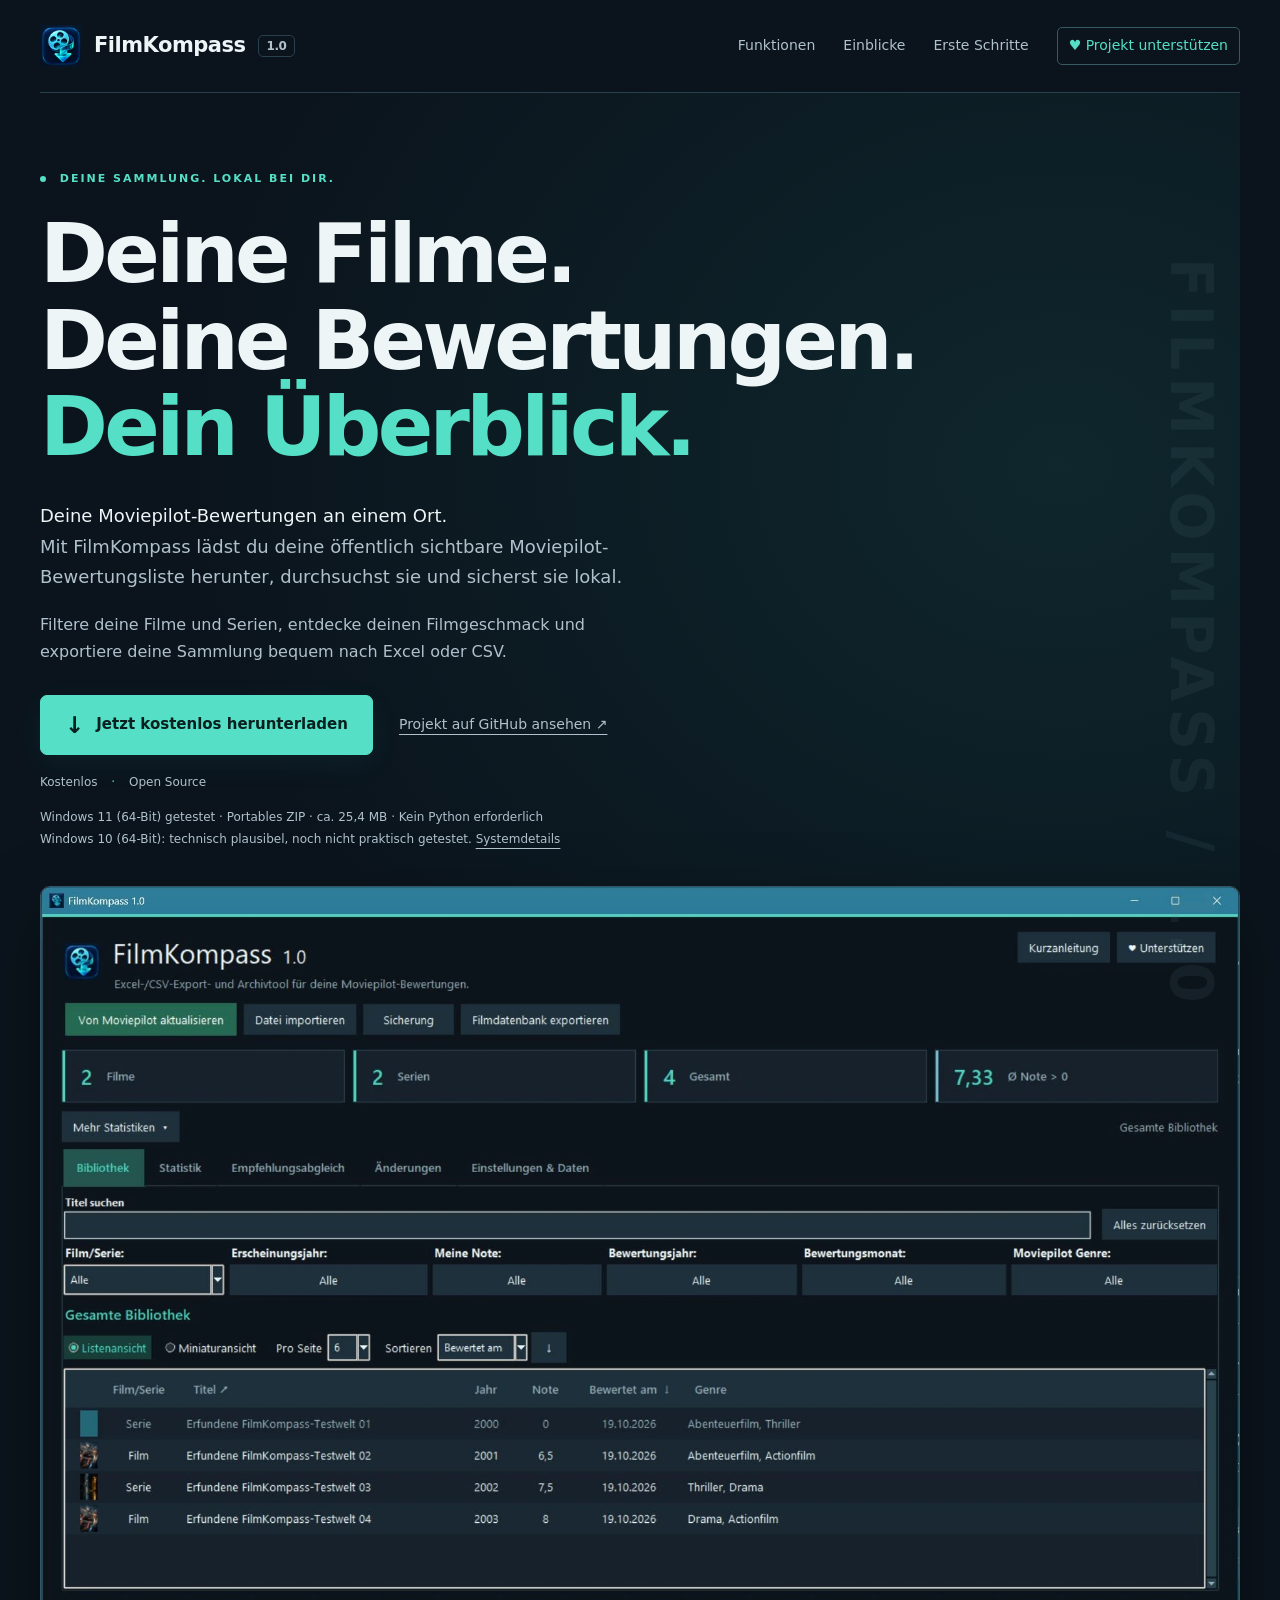
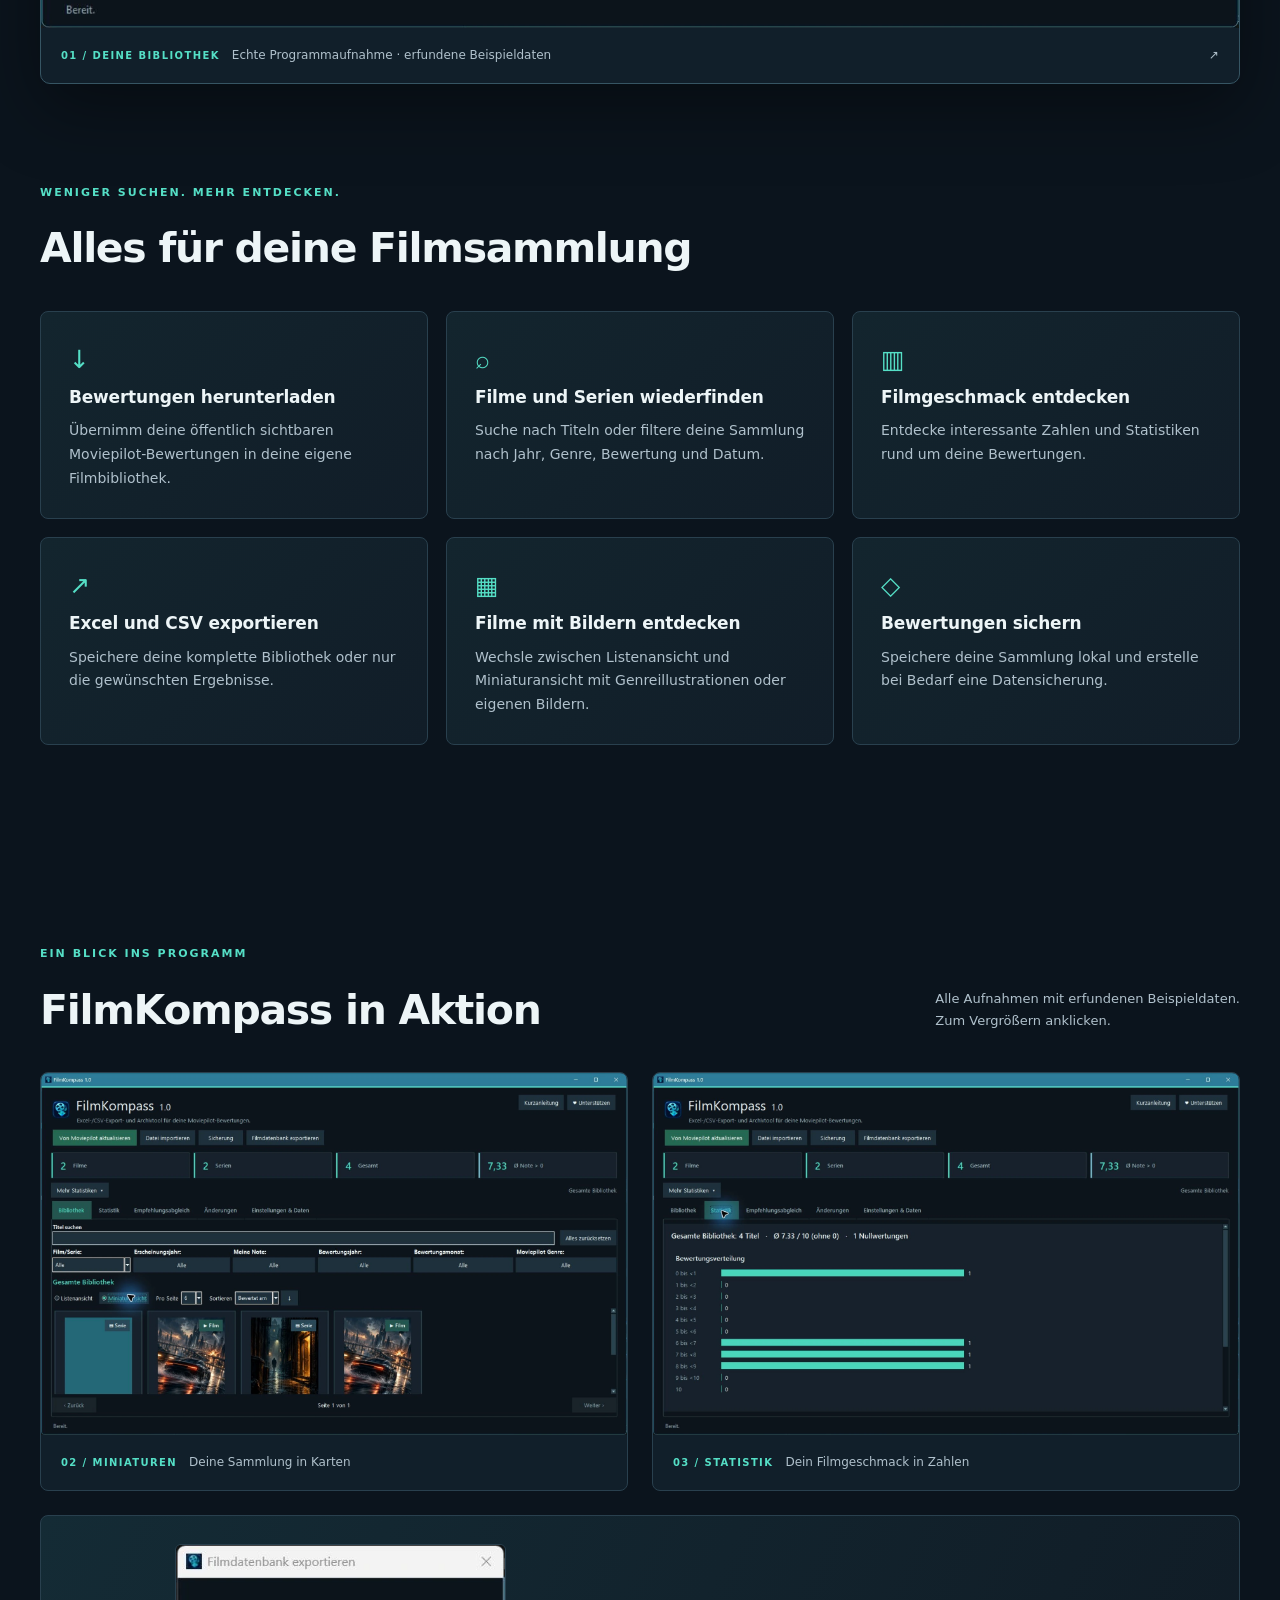
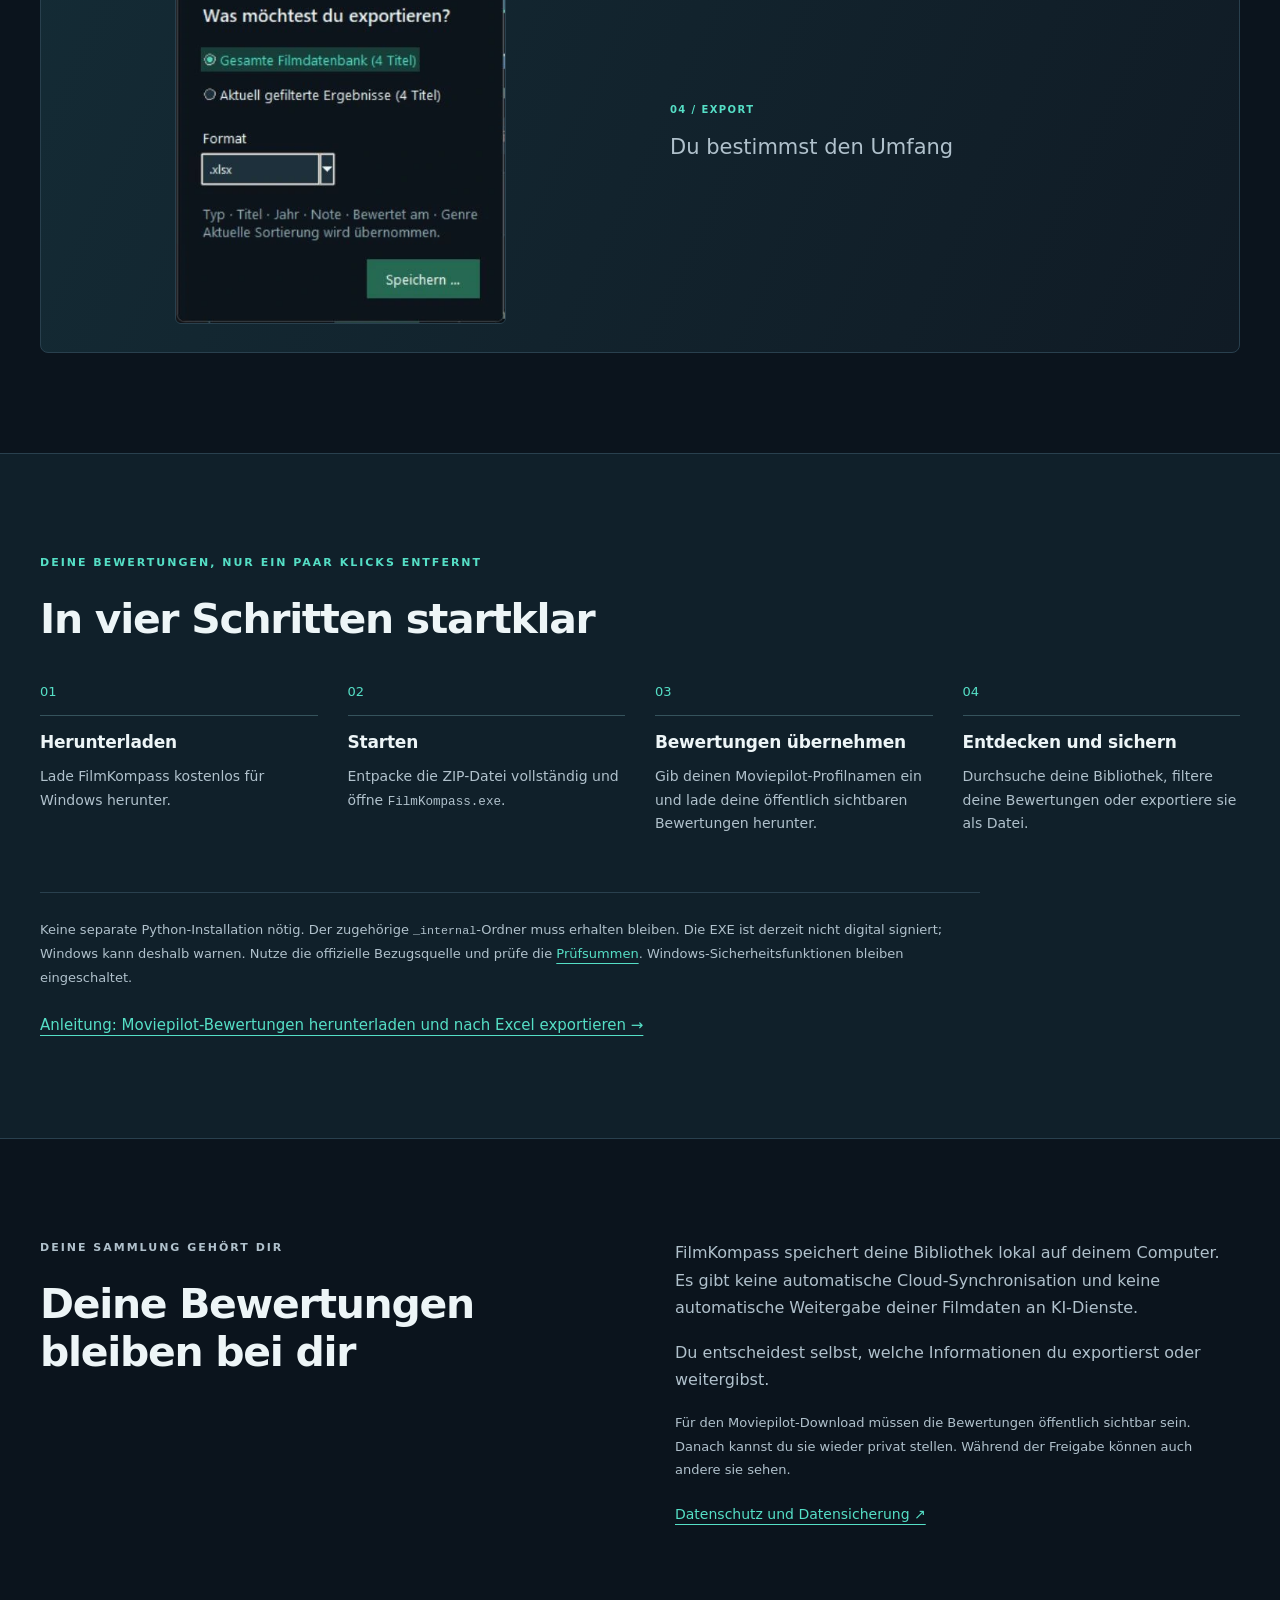
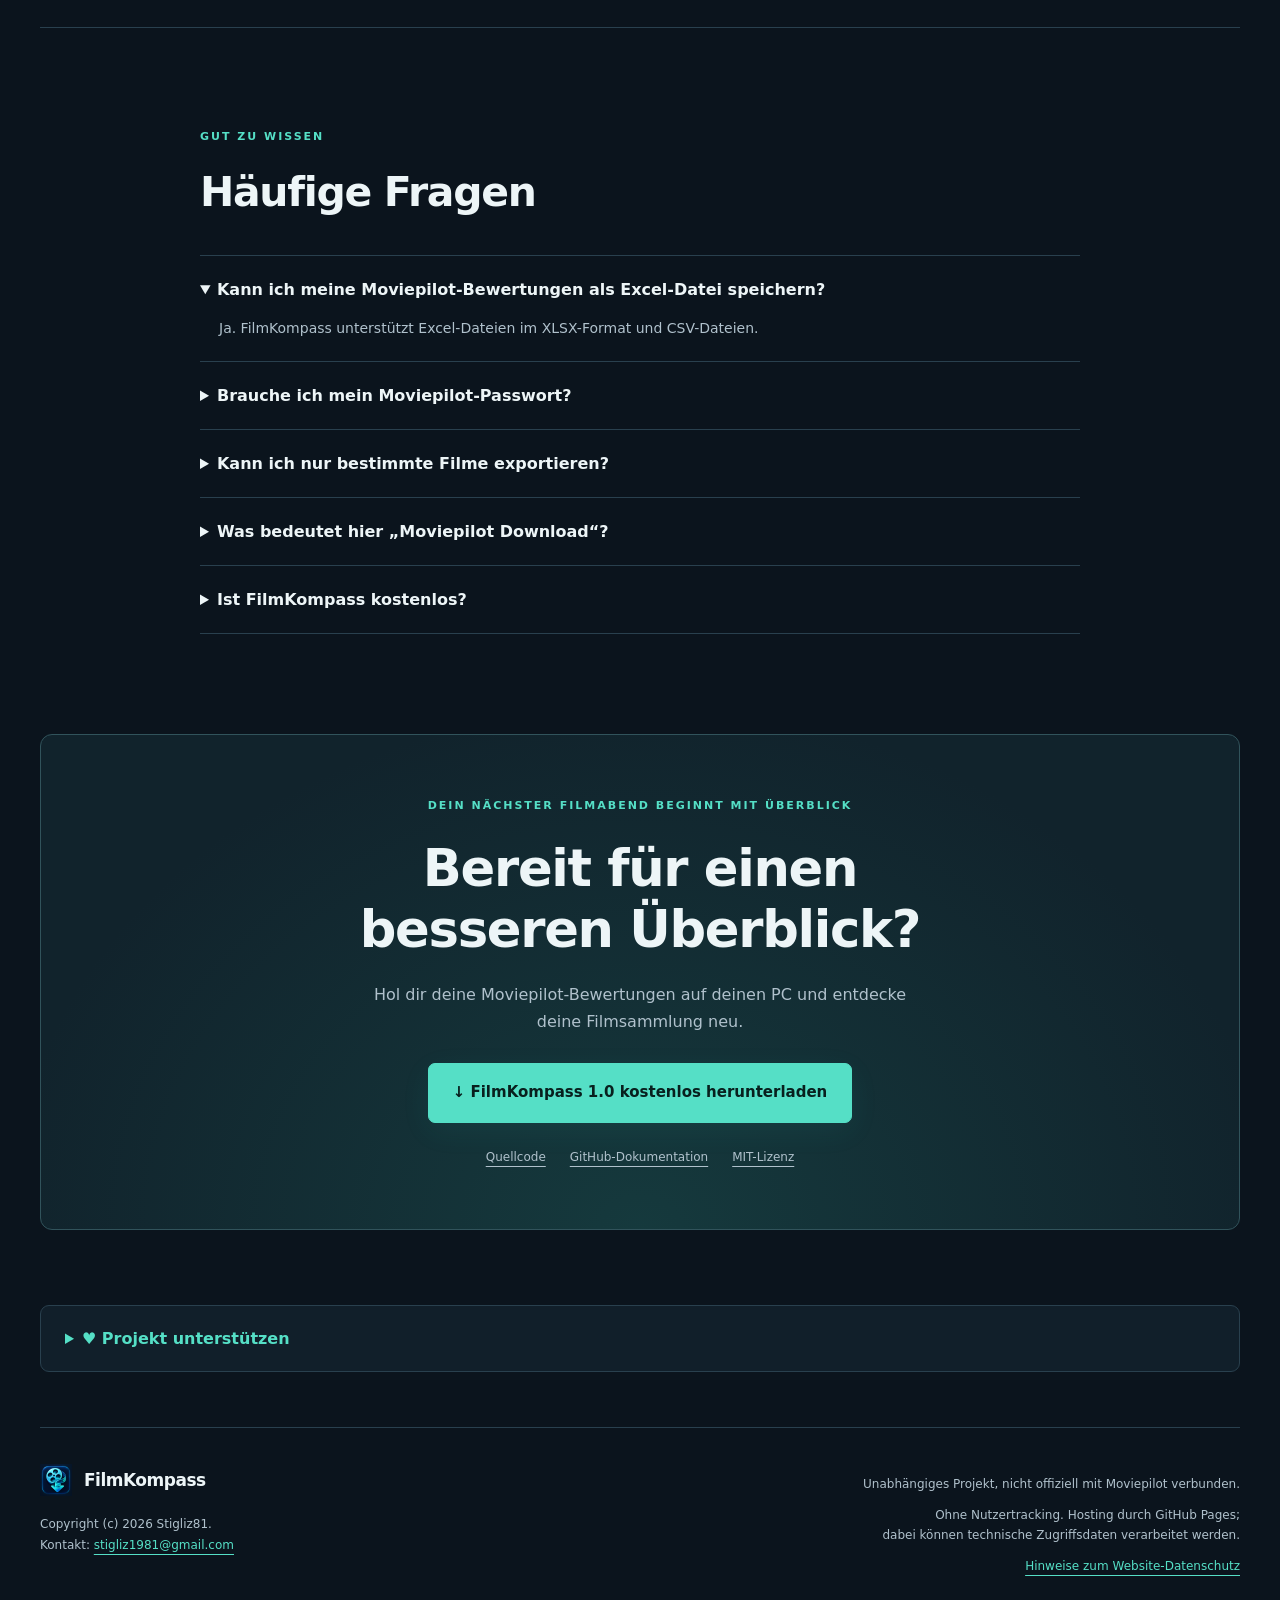
==== commit 3a382844: "Improve Moviepilot export SEO and add step-by-step guide" ====
--- a/site/index.html
+++ b/site/index.html
@@ -3,20 +3,42 @@
 <head>
   <meta charset="utf-8">
   <meta name="viewport" content="width=device-width, initial-scale=1">
-  <title>FilmKompass – Moviepilot-Bewertungen exportieren &amp; sichern</title>
-  <meta name="description" content="FilmKompass: Kostenloses Windows-Tool zum Herunterladen, Verwalten und Sichern deiner Moviepilot-Bewertungen. Mit Excel- und CSV-Export.">
+  <title>FilmKompass – Moviepilot-Bewertungen herunterladen &amp; exportieren</title>
+  <meta name="description" content="Deine Moviepilot-Bewertungsliste herunterladen, Filme und Serien lokal sichern und nach Excel oder CSV exportieren – kostenlos mit FilmKompass für Windows.">
   <link rel="canonical" href="https://stigliz81.github.io/FilmKompass/">
   <meta name="theme-color" content="#0b141d">
   <meta property="og:type" content="website">
   <meta property="og:locale" content="de_DE">
-  <meta property="og:title" content="FilmKompass – Deine Filme. Dein Überblick.">
-  <meta property="og:description" content="Moviepilot-Bewertungen herunterladen, nach Excel oder CSV exportieren und lokal sichern. Kostenlos für Windows.">
+  <meta property="og:title" content="FilmKompass – Moviepilot-Bewertungen herunterladen &amp; exportieren">
+  <meta property="og:description" content="Deine Moviepilot-Bewertungsliste herunterladen, Filme und Serien lokal sichern und nach Excel oder CSV exportieren – kostenlos mit FilmKompass für Windows.">
   <meta property="og:url" content="https://stigliz81.github.io/FilmKompass/">
   <meta property="og:image" content="https://stigliz81.github.io/FilmKompass/assets/library.webp">
   <meta property="og:image:alt" content="FilmKompass 1.0: echte Bibliotheksansicht mit erfundenen Beispieldaten">
   <link rel="icon" href="assets/filmkompass.png" type="image/png">
-  <link rel="stylesheet" href="style.css">
-  <script src="gallery.js" defer></script>
+  <link rel="stylesheet" href="style.css?v=20261022-ap1501">
+  <script src="gallery.js?v=20261021-ap14" defer></script>
+  <script type="application/ld+json">
+{
+  "@context": "https://schema.org",
+  "@type": "SoftwareApplication",
+  "@id": "https://stigliz81.github.io/FilmKompass/#software",
+  "name": "FilmKompass",
+  "softwareVersion": "1.0",
+  "applicationCategory": "MultimediaApplication",
+  "operatingSystem": "Windows 11 (64-Bit)",
+  "isAccessibleForFree": true,
+  "offers": {
+    "@type": "Offer",
+    "price": 0,
+    "priceCurrency": "EUR"
+  },
+  "url": "https://stigliz81.github.io/FilmKompass/",
+  "downloadUrl": "https://github.com/Stigliz81/FilmKompass/releases/download/v1.0.0/FilmKompass-1.0-Windows-portabel.zip",
+  "description": "Kostenloses Windows-Programm zum Herunterladen, lokalen Sichern und Exportieren öffentlich sichtbarer Moviepilot-Film- und Serienbewertungen als Excel oder CSV.",
+  "license": "https://github.com/Stigliz81/FilmKompass/blob/main/LICENSE",
+  "image": "https://stigliz81.github.io/FilmKompass/assets/library.webp"
+}
+  </script>
 </head>
 <body>
 <a class="skip" href="#inhalt">Zum Inhalt</a>
@@ -28,7 +50,7 @@
 <section class="hero wrap">
   <p class="eyebrow"><span></span> DEINE SAMMLUNG. LOKAL BEI DIR.</p>
   <h1>Deine Filme.<br>Deine Bewertungen.<br><em>Dein Überblick.</em></h1>
-  <p class="intro"><strong>Deine Moviepilot-Bewertungen an einem Ort.</strong><br>FilmKompass ist ein kostenloses Windows-Programm, mit dem du deine Moviepilot-Bewertungen herunterladen, durchsuchen und sichern kannst.</p>
+  <p class="intro"><strong>Deine Moviepilot-Bewertungen an einem Ort.</strong><br>Mit FilmKompass lädst du deine öffentlich sichtbare Moviepilot-Bewertungsliste herunter, durchsuchst sie und sicherst sie lokal.</p>
   <p class="hero-copy">Filtere deine Filme und Serien, entdecke deinen Filmgeschmack und exportiere deine Sammlung bequem nach Excel oder CSV.</p>
   <div class="actions"><a class="button" href="https://github.com/Stigliz81/FilmKompass/releases/download/v1.0.0/FilmKompass-1.0-Windows-portabel.zip"><span aria-hidden="true">↓</span> Jetzt kostenlos herunterladen</a><a class="text-link" href="https://github.com/Stigliz81/FilmKompass">Projekt auf GitHub ansehen ↗</a></div>
   <p class="platform">Kostenlos <span>·</span> Open Source</p>
@@ -57,12 +79,14 @@
 <section class="steps-section" id="start"><div class="wrap section"><p class="eyebrow">DEINE BEWERTUNGEN, NUR EIN PAAR KLICKS ENTFERNT</p><h2>In vier Schritten startklar</h2>
   <ol class="steps"><li><h3>Herunterladen</h3><p>Lade FilmKompass kostenlos für Windows herunter.</p></li><li><h3>Starten</h3><p>Entpacke die ZIP-Datei vollständig und öffne <code>FilmKompass.exe</code>.</p></li><li><h3>Bewertungen übernehmen</h3><p>Gib deinen Moviepilot-Profilnamen ein und lade deine öffentlich sichtbaren Bewertungen herunter.</p></li><li><h3>Entdecken und sichern</h3><p>Durchsuche deine Bibliothek, filtere deine Bewertungen oder exportiere sie als Datei.</p></li></ol>
   <p class="note">Keine separate Python-Installation nötig. Der zugehörige <code>_internal</code>-Ordner muss erhalten bleiben. Die EXE ist derzeit nicht digital signiert; Windows kann deshalb warnen. Nutze die offizielle Bezugsquelle und prüfe die <a href="https://github.com/Stigliz81/FilmKompass/releases/download/v1.0.0/SHA256SUMS.txt">Prüfsummen</a>. Windows-Sicherheitsfunktionen bleiben eingeschaltet.</p>
+  <p class="guide-link"><a href="moviepilot-bewertungen-exportieren.html">Anleitung: Moviepilot-Bewertungen herunterladen und nach Excel exportieren →</a></p>
 </div></section>
 <section class="wrap section privacy"><div><p class="eyebrow">DEINE SAMMLUNG GEHÖRT DIR</p><h2>Deine Bewertungen<br>bleiben bei dir</h2></div><div><p>FilmKompass speichert deine Bibliothek lokal auf deinem Computer. Es gibt keine automatische Cloud-Synchronisation und keine automatische Weitergabe deiner Filmdaten an KI-Dienste.</p><p>Du entscheidest selbst, welche Informationen du exportierst oder weitergibst.</p><p class="note">Für den Moviepilot-Download müssen die Bewertungen öffentlich sichtbar sein. Danach kannst du sie wieder privat stellen. Während der Freigabe können auch andere sie sehen.</p><a href="https://github.com/Stigliz81/FilmKompass/blob/main/docs/DATENSCHUTZ.md">Datenschutz und Datensicherung ↗</a></div></section>
 <section class="wrap section faq"><p class="eyebrow">GUT ZU WISSEN</p><h2>Häufige Fragen</h2>
   <details open><summary>Kann ich meine Moviepilot-Bewertungen als Excel-Datei speichern?</summary><p>Ja. FilmKompass unterstützt Excel-Dateien im XLSX-Format und CSV-Dateien.</p></details>
   <details><summary>Brauche ich mein Moviepilot-Passwort?</summary><p>Nein. Für öffentlich sichtbare Bewertungen ist keine Anmeldung erforderlich.</p></details>
   <details><summary>Kann ich nur bestimmte Filme exportieren?</summary><p>Ja. Du kannst deine Bibliothek filtern und anschließend die gewünschten Ergebnisse exportieren.</p></details>
+  <details><summary>Was bedeutet hier „Moviepilot Download“?</summary><p>FilmKompass übernimmt deine öffentlich sichtbaren Film- und Serienbewertungen. Es lädt keine Filme oder Videos herunter und unterstützt keine beliebigen thematischen Moviepilot-Listen oder Bestenlisten.</p></details>
   <details><summary>Ist FilmKompass kostenlos?</summary><p>Ja. Das Programm ist kostenlos und unter der MIT-Lizenz als Open Source veröffentlicht.</p></details>
 </section>
 <section class="wrap final-cta"><p class="eyebrow">DEIN NÄCHSTER FILMABEND BEGINNT MIT ÜBERBLICK</p><h2>Bereit für einen<br>besseren Überblick?</h2><p>Hol dir deine Moviepilot-Bewertungen auf deinen PC und entdecke deine Filmsammlung neu.</p><a class="button" href="https://github.com/Stigliz81/FilmKompass/releases/download/v1.0.0/FilmKompass-1.0-Windows-portabel.zip">↓ FilmKompass 1.0 kostenlos herunterladen</a><div class="small-links"><a href="https://github.com/Stigliz81/FilmKompass/releases/download/v1.0.0/FilmKompass-1.0-Quellcode.zip">Quellcode</a><a href="https://github.com/Stigliz81/FilmKompass#readme">GitHub-Dokumentation</a><a href="https://github.com/Stigliz81/FilmKompass/blob/main/LICENSE">MIT-Lizenz</a></div></section>
@@ -77,10 +101,10 @@
 <p class="network-note">Bitte das passende Netzwerk wählen: Litecoin Mainnet und Litecoin BEP20 sind unterschiedliche Zahlungswege. Für Litecoin BEP20 und USDC BEP20 wird dieselbe Empfangsadresse auf der BNB Smart Chain verwendet. Binance Pay ist ein App-Zahlungslink, kein Blockchain-Netzwerk.</p>
 <div class="payment-grid"><details class="payment-card" open>
  <summary>PayPal</summary>
- <div class="payment-body"><p class="network">PayPal · Zahlungslink</p><p class="note">Der originale QR-Link kann im Desktop-Browser auf eine allgemeine PayPal-Seite weiterleiten. Eine Zahlungsannahme wurde nicht getestet.</p>
+ <div class="payment-body"><p class="network">PayPal</p><p class="note"><strong>Per PayPal-App:</strong><br>Scanne den QR-Code mit deiner PayPal-App. Unter Android findest du den QR-Scanner über Senden → QR-Symbol oben rechts.</p><p class="note"><strong>Alternativ:</strong><br>Du kannst auch die PayPal-E-Mail-Adresse kopieren und den Empfänger in deiner PayPal-App selbst eingeben.</p>
  <img src="assets/donations/paypal.png" width="640" height="640" loading="lazy" alt="Vorhandener QR-Code für PayPal: PayPal · Zahlungslink">
- <label for="payment-0">Zahlungsziel</label><input id="payment-0" type="text" readonly value="https://www.paypal.com/qrcodes/p2pqrc/M7QJQJYSHXGAU" spellcheck="false" aria-label="Zahlungsziel PayPal">
- <div class="payment-actions"><button class="copy-payment" type="button">Zahlungsziel kopieren</button><a href="https://www.paypal.com/qrcodes/p2pqrc/M7QJQJYSHXGAU" rel="noreferrer">PayPal-QR-Link öffnen ↗</a></div><p role="status" class="copy-status" aria-live="polite"></p></div></details><details class="payment-card" >
+ <label for="payment-0">PayPal-E-Mail</label><input id="payment-0" type="text" readonly value="stigliz1981@gmail.com" spellcheck="false" aria-label="PayPal-E-Mail">
+ <div class="payment-actions"><button class="copy-payment" type="button">PayPal-E-Mail kopieren</button></div><p role="status" class="copy-status" aria-live="polite"></p></div></details><details class="payment-card" >
  <summary>Bitcoin – Mainnet</summary>
  <div class="payment-body"><p class="network">Bitcoin Mainnet (Native SegWit)</p>
  <img src="assets/donations/btc.png" width="640" height="640" loading="lazy" alt="Vorhandener QR-Code für Bitcoin – Mainnet: Bitcoin Mainnet (Native SegWit)">
--- a/site/style.css
+++ b/site/style.css
@@ -2,3 +2,11 @@
 
 /* AP14: restrained support area; existing product presentation retained. */
 .nav nav .support-link{color:var(--accent);border:1px solid #365a61;border-radius:5px;padding:6px 11px}.nav nav{align-items:center}.system-info{font-size:12px;line-height:1.8;color:var(--muted);margin:-27px 0 36px;max-width:720px}.system-info a{color:var(--muted)}.support-section{margin-bottom:55px}.support-details{border:1px solid var(--line);border-radius:9px;background:var(--panel)}.support-details>summary{padding:19px 24px;color:var(--accent);font-size:16px}.support-content{padding:10px 28px 28px;max-width:1050px;margin:auto}.support-content h2{font-size:30px;margin:15px 0 20px}.support-content>p{max-width:760px;color:var(--muted);font-size:15px}.support-content strong{color:var(--ink)}.support-content .network-note{font-size:13px;padding:16px;border-left:2px solid var(--accent);background:#0d1922}.payment-grid{display:grid;grid-template-columns:1fr 1fr;gap:16px;align-items:start;margin:25px 0}.payment-card{border:1px solid var(--line);border-radius:7px;min-width:0;background:var(--bg)}.payment-card>summary{padding:17px 19px;font-size:15px}.payment-body{padding:0 19px 18px}.network{font-size:12px;color:var(--accent)}.payment-body img{image-rendering:pixelated;width:288px;max-width:100%;margin:15px auto 22px;border:8px solid white;border-radius:4px}.payment-body label{display:block;font-size:12px;color:var(--muted);margin-bottom:5px}.payment-body input{width:100%;min-width:0;background:var(--panel);border:1px solid #48616b;border-radius:4px;padding:12px;color:var(--ink);font:12px/1.6 ui-monospace,monospace}.payment-body input:focus-visible{outline:3px solid var(--accent);outline-offset:3px}.payment-actions{display:flex;gap:14px;flex-wrap:wrap;align-items:center;margin-top:12px}.payment-actions a{font-size:12px}.copy-payment{border:1px solid #48616b;border-radius:4px;background:#1c333d;color:var(--ink);font:600 13px "Segoe UI",system-ui,sans-serif;padding:11px 14px;cursor:pointer}.copy-payment:hover{background:#28505b}.copy-status{font-size:12px;color:var(--accent);min-height:22px;margin:8px 0 0}.legal-page{max-width:900px;padding-block:65px}.legal-page h1{font-size:clamp(32px,5vw,58px);letter-spacing:-1.6px;overflow-wrap:anywhere}.legal-page h2{font-size:25px;margin:40px 0 18px}.legal-page p{color:var(--muted)}@media(max-width:760px){.nav{flex-wrap:wrap;gap:15px}.nav nav{width:100%;justify-content:space-between;gap:10px}.nav nav .support-link{margin-left:auto;font-size:12px}.support-content{padding:5px 12px 22px}.payment-body{padding:0 12px 18px}.payment-grid{grid-template-columns:1fr}.system-info{font-size:11px;margin-top:-25px}.legal-page{padding-block:42px}}
+
+/* AP14.02: bring the first real screenshot forward on narrow screens. */
+@media(max-width:760px){.nav{padding-block:10px;gap:10px}.hero{padding-top:20px}.hero>.eyebrow{margin-bottom:10px}.hero h1{margin-bottom:14px}.hero .intro,.hero .hero-copy{margin-bottom:8px}.hero .actions{margin-top:14px;gap:10px}.hero .platform{margin-top:10px}.hero .system-info{margin-bottom:20px}}
+
+/* AP15.01: guide-only layout; AP14.02 landing-page spacing stays intact. */
+.guide-link{margin:24px 0 0;font-size:15px}.guide-nav{flex-wrap:wrap;gap:14px}.guide-nav nav{align-items:center;flex-wrap:wrap;gap:20px}.guide-nav nav .guide-download{color:var(--accent);border:1px solid #365a61;border-radius:5px;padding:6px 11px}.guide-page{max-width:960px;padding-block:48px 60px}.guide-header{padding-bottom:30px}.guide-page h1{font-size:clamp(34px,4.6vw,60px);letter-spacing:-1.5px;line-height:1.15;max-width:930px}.guide-lead{font-size:19px;color:var(--muted);max-width:78ch}.guide-page .note{color:var(--muted);font-size:14px}.guide-contents{background:var(--panel);border:1px solid var(--line);border-radius:9px;padding:22px 26px;margin-bottom:30px}.guide-contents ul{display:flex;flex-wrap:wrap;gap:10px 24px;margin-bottom:0;padding-left:20px}.guide-section{padding-block:36px;border-top:1px solid var(--line)}.guide-page h2{font-size:clamp(26px,3vw,36px);line-height:1.25;letter-spacing:-.6px;margin:0 0 22px}.guide-page p,.guide-page li{overflow-wrap:break-word}.guide-page p{max-width:78ch}.guide-page ul{padding-left:24px}.guide-page code{overflow-wrap:anywhere}.guide-steps{list-style:none;counter-reset:guide-step;padding:0;margin:0}.guide-steps>li{counter-increment:guide-step;position:relative;background:var(--panel);border:1px solid var(--line);border-radius:9px;margin:0 0 22px;padding:22px 26px 20px 78px;max-width:none}.guide-steps>li:before{content:counter(guide-step);position:absolute;left:22px;top:24px;background:var(--accent);color:var(--bg);border-radius:50%;width:32px;height:32px;text-align:center;font-weight:750;line-height:32px}.guide-steps h3{font-size:20px;line-height:1.35;margin:0 0 12px}.guide-steps p:last-child{margin-bottom:0}.guide-export{max-width:421px;margin:24px auto 0}.guide-export img{border:1px solid var(--line);border-radius:6px}.guide-export figcaption{font-size:12px;color:var(--muted);margin-top:10px}.guide-page .faq{max-width:none}.guide-page .faq details p{margin-left:0}.guide-cta{text-align:center}.guide-cta p{margin-inline:auto}
+@media(max-width:760px){.guide-nav nav{gap:14px}.guide-page{padding-top:30px}.guide-header{padding-bottom:24px}.guide-lead{font-size:17px}.guide-section{padding-block:28px}.guide-steps>li{padding:20px 18px 20px 64px}.guide-steps>li:before{left:17px;top:22px;width:29px;height:29px;line-height:29px}.guide-contents{padding:18px 20px}.guide-contents ul{display:block}.guide-contents li+li{margin-top:8px}.guide-header .button{max-width:100%;white-space:normal}}
+@media(max-width:420px){.guide-nav nav{width:100%;justify-content:space-between;gap:10px}.guide-nav nav a{font-size:12px}.guide-page h1{font-size:34px;letter-spacing:-1px}.guide-steps>li{padding:62px 18px 20px}.guide-steps>li:before{top:18px;left:18px}.guide-page .button{width:100%;text-align:center}}
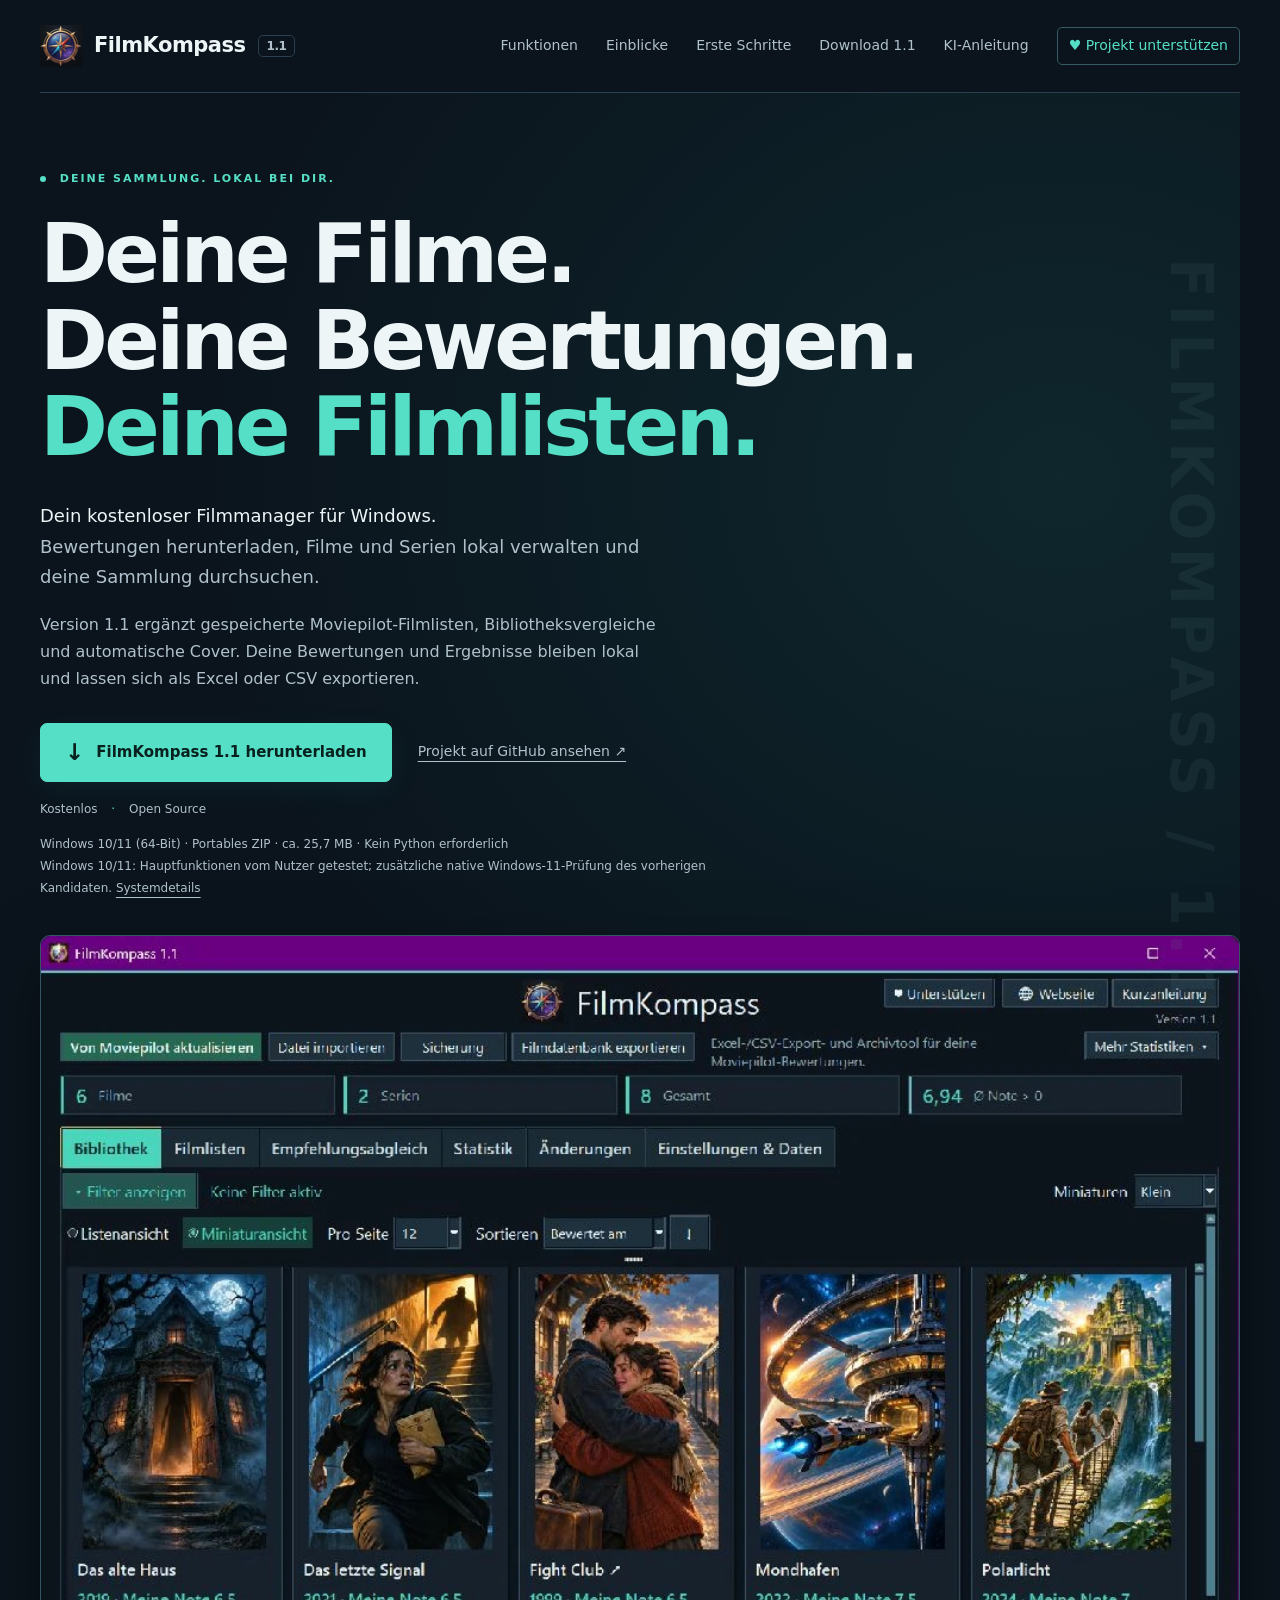
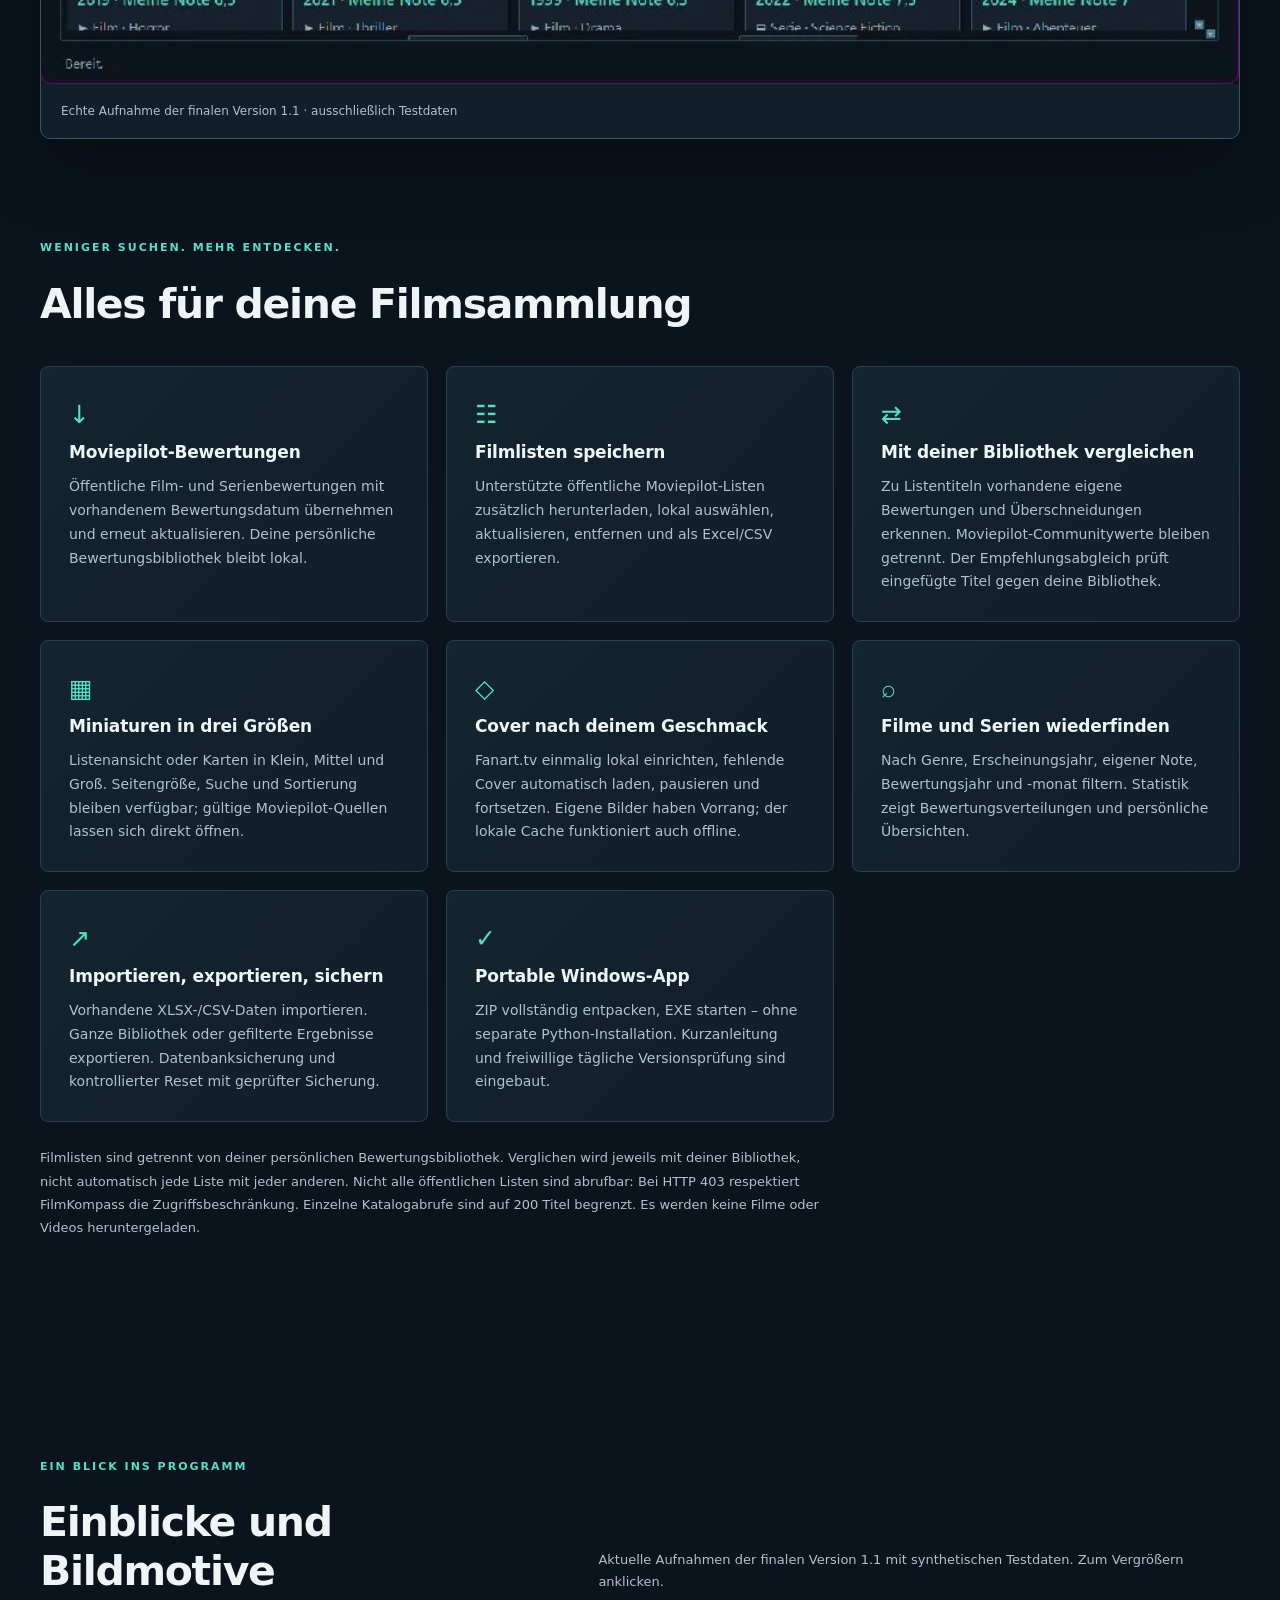
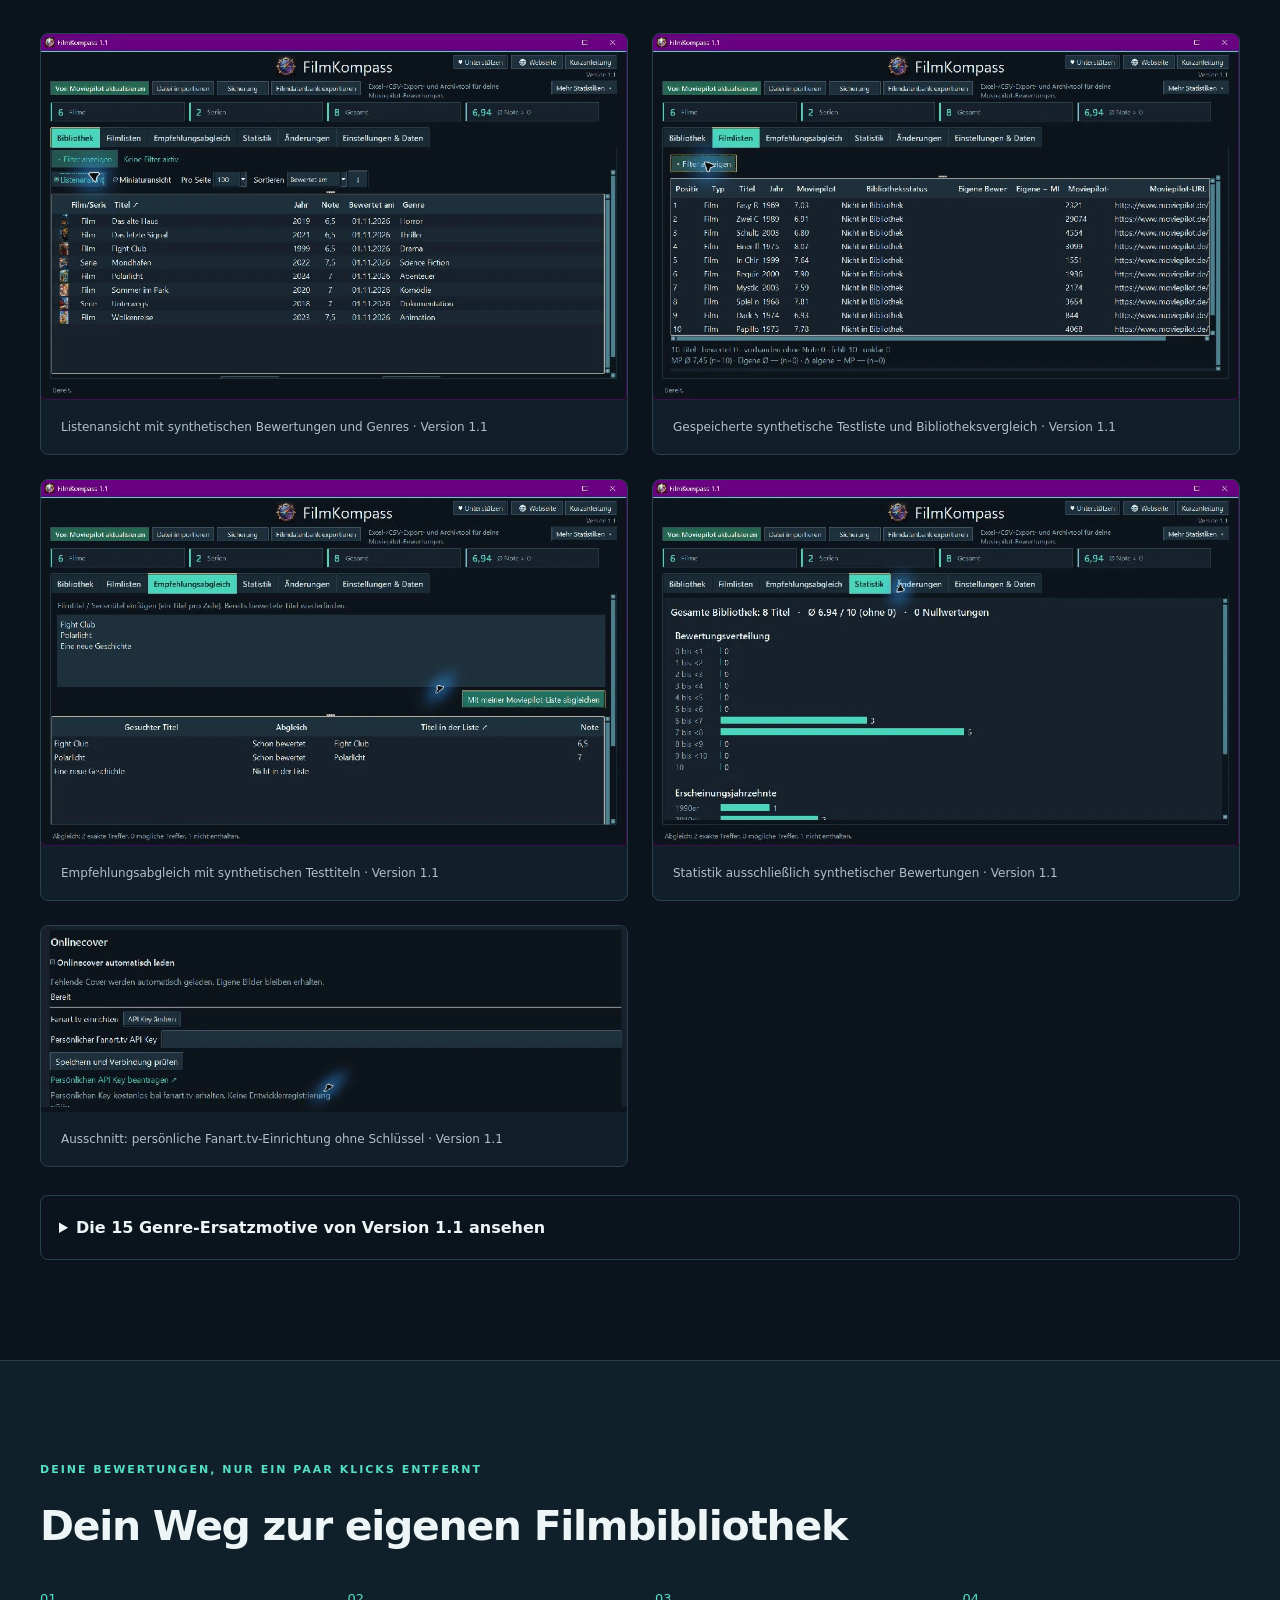
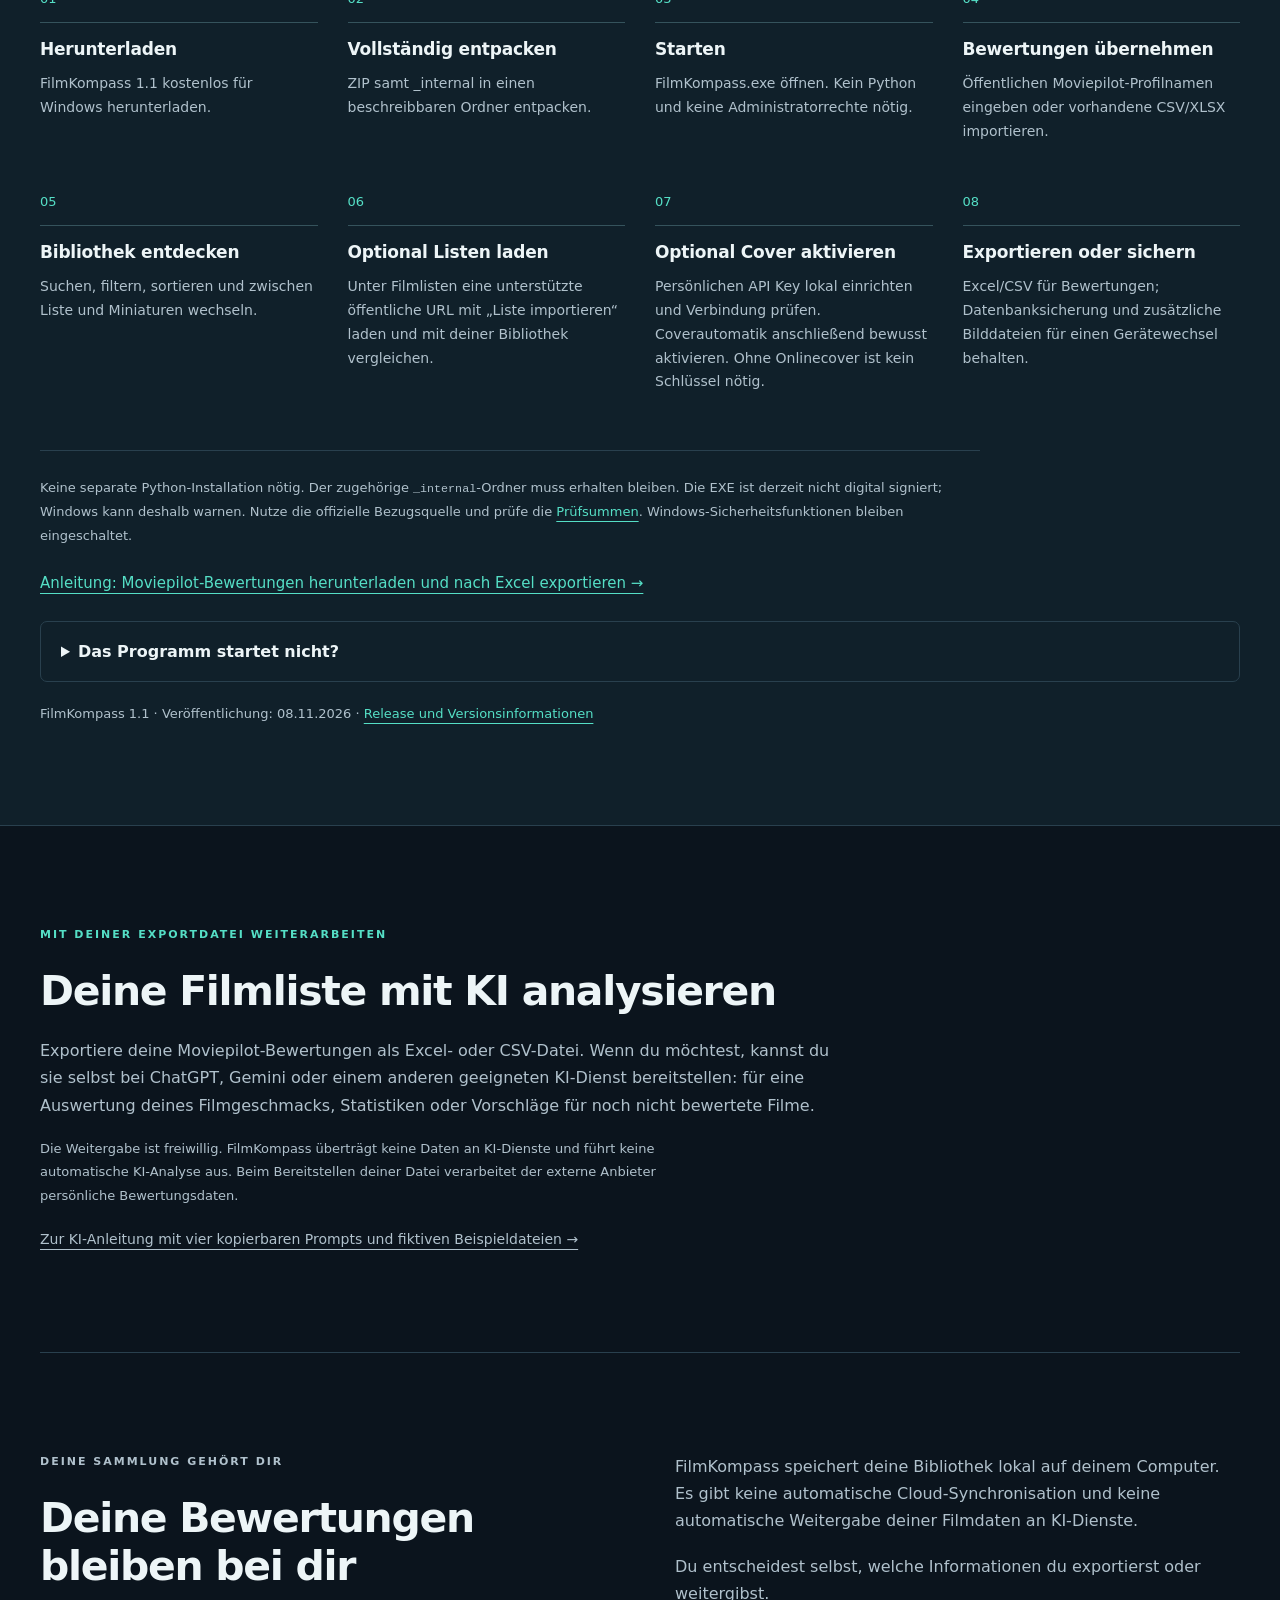
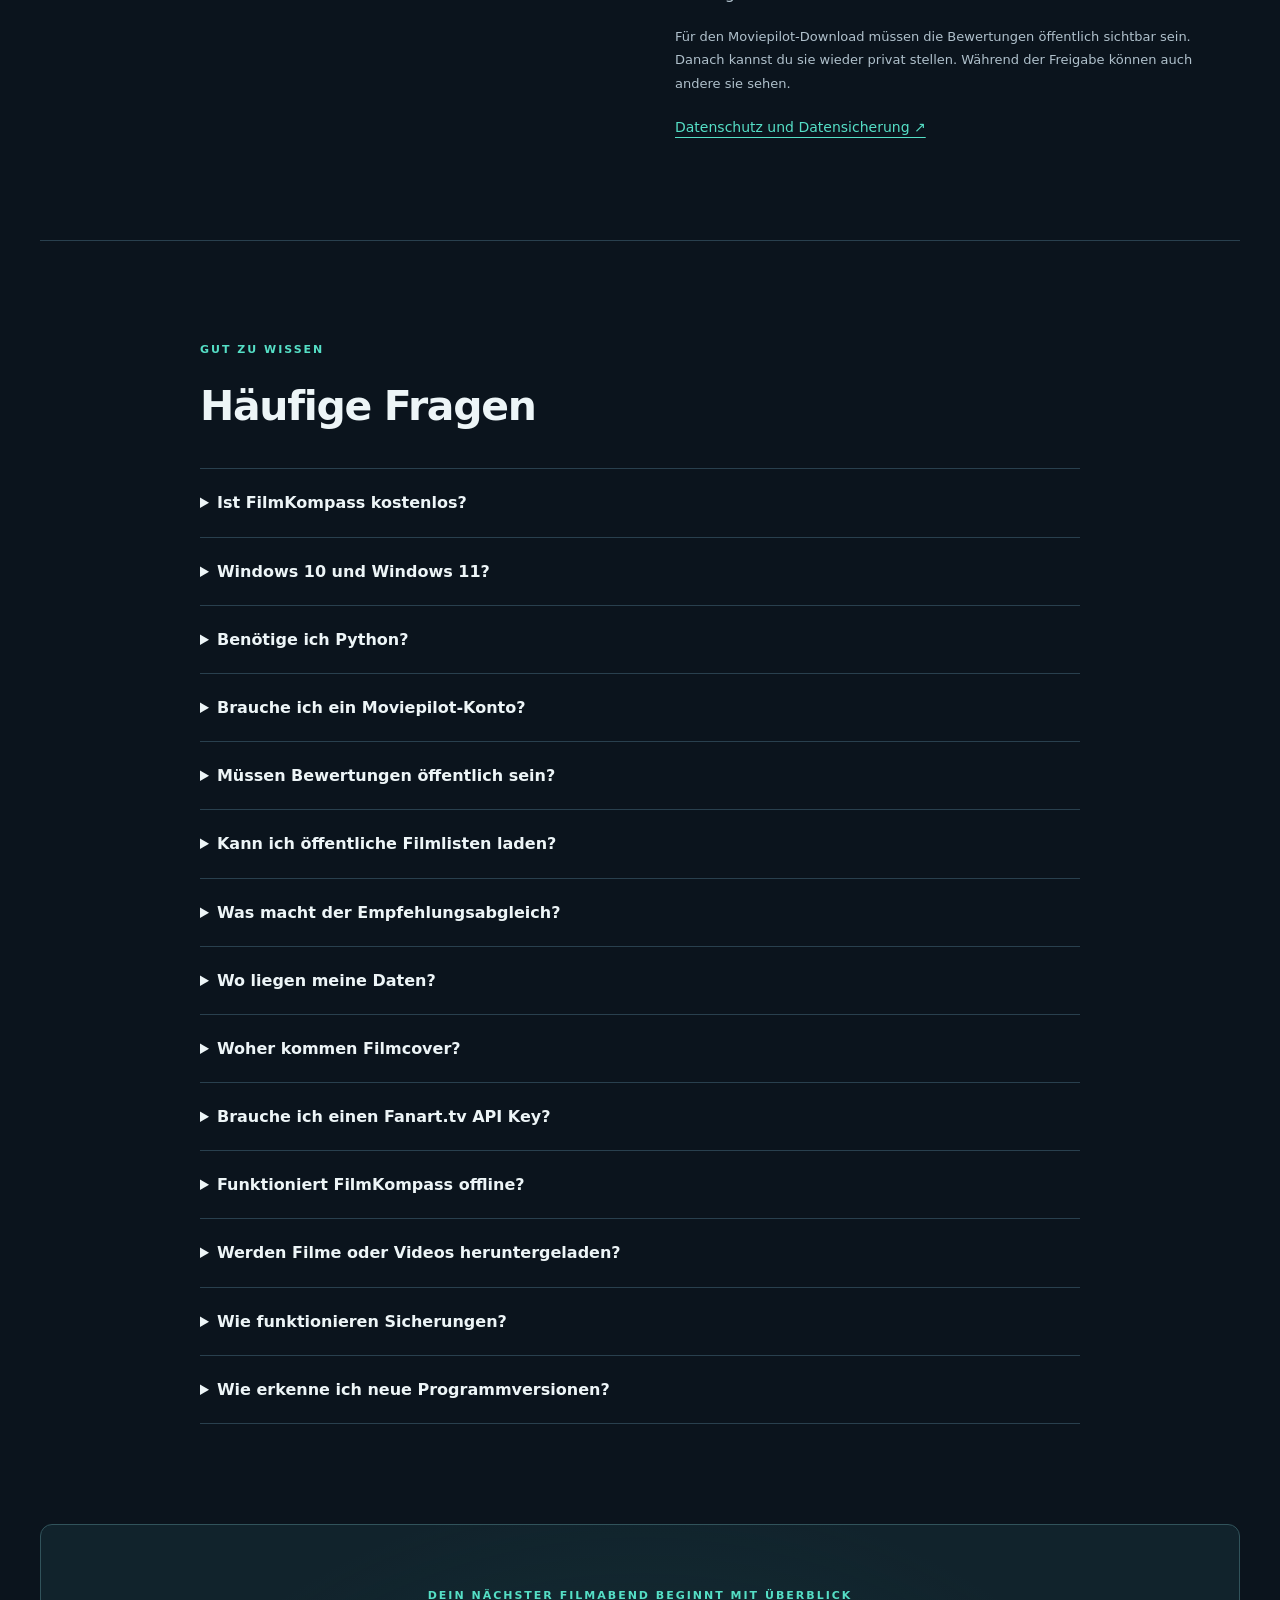
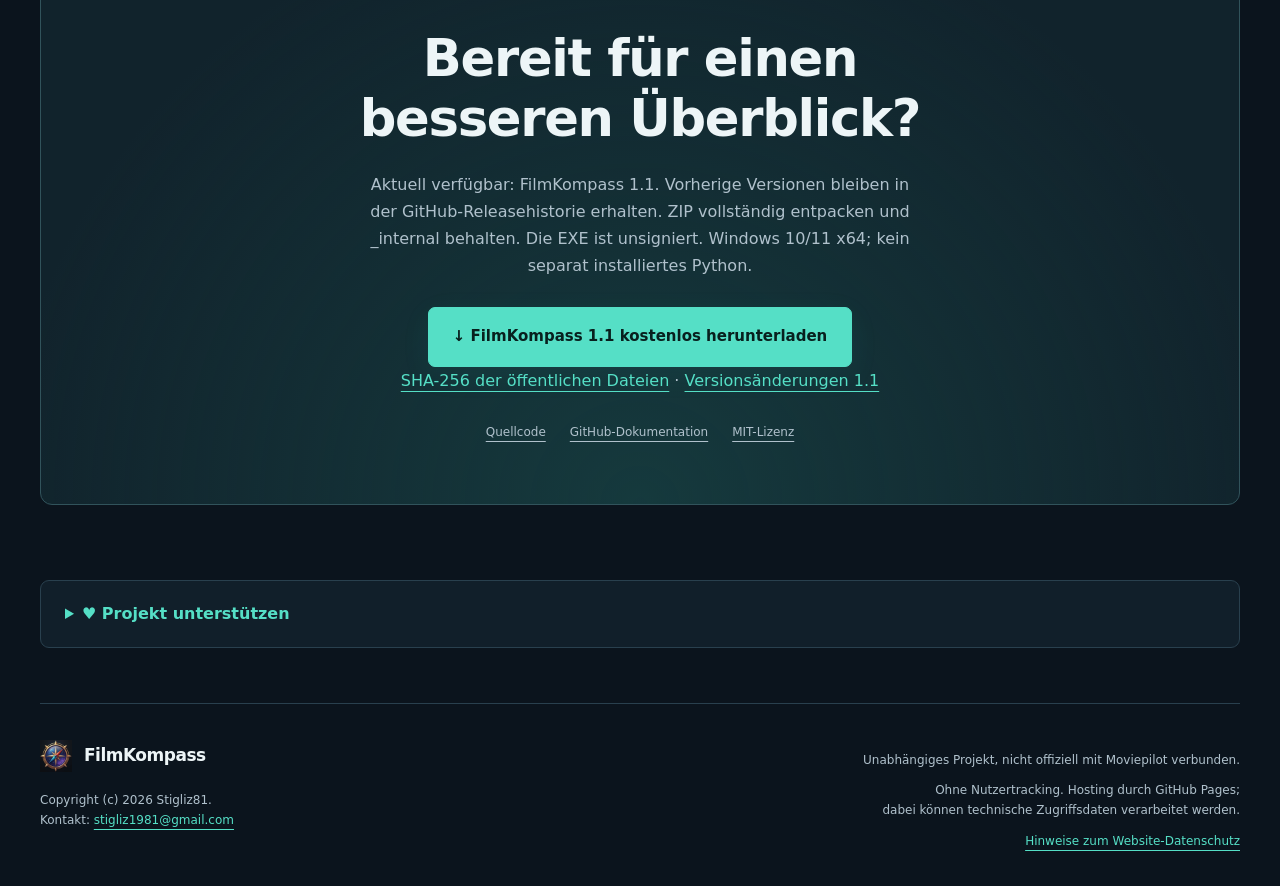
==== commit af352e61: "Publish existing FilmKompass website for version 1.1" ====
--- a/site/index.html
+++ b/site/index.html
@@ -3,19 +3,19 @@
 <head>
   <meta charset="utf-8">
   <meta name="viewport" content="width=device-width, initial-scale=1">
-  <title>FilmKompass – Moviepilot-Bewertungen herunterladen &amp; exportieren</title>
-  <meta name="description" content="Deine Moviepilot-Bewertungsliste herunterladen, Filme und Serien lokal sichern und nach Excel oder CSV exportieren – kostenlos mit FilmKompass für Windows.">
+  <title>FilmKompass – Filme, Bewertungen und Filmlisten lokal verwalten</title>
+  <meta name="description" content="Kostenloser Windows-Filmmanager: Bewertungen lokal sichern. FilmKompass 1.1 mit Filmlisten, Coverautomatik und drei Miniaturgrößen. Öffentlich verfügbar: 1.1.">
   <link rel="canonical" href="https://stigliz81.github.io/FilmKompass/">
   <meta name="theme-color" content="#0b141d">
   <meta property="og:type" content="website">
   <meta property="og:locale" content="de_DE">
-  <meta property="og:title" content="FilmKompass – Moviepilot-Bewertungen herunterladen &amp; exportieren">
-  <meta property="og:description" content="Deine Moviepilot-Bewertungsliste herunterladen, Filme und Serien lokal sichern und nach Excel oder CSV exportieren – kostenlos mit FilmKompass für Windows.">
+  <meta property="og:title" content="FilmKompass – Filme, Bewertungen und Filmlisten lokal verwalten">
+  <meta property="og:description" content="Kostenloser Windows-Filmmanager: Bewertungen lokal sichern. FilmKompass 1.1 mit Filmlisten, Coverautomatik und drei Miniaturgrößen. Öffentlich verfügbar: 1.1.">
   <meta property="og:url" content="https://stigliz81.github.io/FilmKompass/">
-  <meta property="og:image" content="https://stigliz81.github.io/FilmKompass/assets/library.webp">
-  <meta property="og:image:alt" content="FilmKompass 1.0: echte Bibliotheksansicht mit erfundenen Beispieldaten">
-  <link rel="icon" href="assets/filmkompass.png" type="image/png">
-  <link rel="stylesheet" href="style.css?v=20261022-ap1501">
+  <meta property="og:image" content="https://stigliz81.github.io/FilmKompass/assets/filmkompass-preview.webp">
+  <meta property="og:image:alt" content="FilmKompass-Kompasssymbol mit goldener Kompassrose, roter und türkisblauer Nadel">
+  <link rel="icon" href="assets/filmkompass.png?v=20261107-ap1506" type="image/png">
+  <link rel="stylesheet" href="style.css?v=20261108-ap1608">
   <script src="gallery.js?v=20261021-ap14" defer></script>
   <script type="application/ld+json">
 {
@@ -23,9 +23,9 @@
   "@type": "SoftwareApplication",
   "@id": "https://stigliz81.github.io/FilmKompass/#software",
   "name": "FilmKompass",
-  "softwareVersion": "1.0",
+  "softwareVersion": "1.1",
   "applicationCategory": "MultimediaApplication",
-  "operatingSystem": "Windows 11 (64-Bit)",
+  "operatingSystem": "Windows 10/11 (64-Bit)",
   "isAccessibleForFree": true,
   "offers": {
     "@type": "Offer",
@@ -33,63 +33,58 @@
     "priceCurrency": "EUR"
   },
   "url": "https://stigliz81.github.io/FilmKompass/",
-  "downloadUrl": "https://github.com/Stigliz81/FilmKompass/releases/download/v1.0.0/FilmKompass-1.0-Windows-portabel.zip",
+  "downloadUrl": "https://github.com/Stigliz81/FilmKompass/releases/download/v1.1.1/FilmKompass-1.1-Windows-portabel.zip",
   "description": "Kostenloses Windows-Programm zum Herunterladen, lokalen Sichern und Exportieren öffentlich sichtbarer Moviepilot-Film- und Serienbewertungen als Excel oder CSV.",
   "license": "https://github.com/Stigliz81/FilmKompass/blob/main/LICENSE",
-  "image": "https://stigliz81.github.io/FilmKompass/assets/library.webp"
+  "image": "https://stigliz81.github.io/FilmKompass/assets/filmkompass-preview.webp"
 }
   </script>
 </head>
 <body>
+
 <a class="skip" href="#inhalt">Zum Inhalt</a>
 <header class="nav wrap">
-  <a class="brand" href="#"><img src="assets/filmkompass.png" width="42" height="42" alt="">FilmKompass <span>1.0</span></a>
-  <nav aria-label="Hauptnavigation"><a href="#funktionen">Funktionen</a><a href="#einblicke">Einblicke</a><a href="#start">Erste Schritte</a><a class="support-link" href="#unterstuetzen">♥ Projekt unterstützen</a></nav>
+  <a class="brand" href="#"><img src="assets/filmkompass.png?v=20261107-ap1506" width="42" height="42" alt="">FilmKompass <span>1.1</span></a>
+  <nav aria-label="Hauptnavigation"><a href="#funktionen">Funktionen</a><a href="#einblicke">Einblicke</a><a href="#start">Erste Schritte</a><a href="#download">Download 1.1</a><a href="ki-filmliste-analysieren.html">KI-Anleitung</a><a class="support-link" href="#unterstuetzen">♥ Projekt unterstützen</a></nav>
 </header>
 <main id="inhalt">
 <section class="hero wrap">
   <p class="eyebrow"><span></span> DEINE SAMMLUNG. LOKAL BEI DIR.</p>
-  <h1>Deine Filme.<br>Deine Bewertungen.<br><em>Dein Überblick.</em></h1>
-  <p class="intro"><strong>Deine Moviepilot-Bewertungen an einem Ort.</strong><br>Mit FilmKompass lädst du deine öffentlich sichtbare Moviepilot-Bewertungsliste herunter, durchsuchst sie und sicherst sie lokal.</p>
-  <p class="hero-copy">Filtere deine Filme und Serien, entdecke deinen Filmgeschmack und exportiere deine Sammlung bequem nach Excel oder CSV.</p>
-  <div class="actions"><a class="button" href="https://github.com/Stigliz81/FilmKompass/releases/download/v1.0.0/FilmKompass-1.0-Windows-portabel.zip"><span aria-hidden="true">↓</span> Jetzt kostenlos herunterladen</a><a class="text-link" href="https://github.com/Stigliz81/FilmKompass">Projekt auf GitHub ansehen ↗</a></div>
+  <h1>Deine Filme.<br>Deine Bewertungen.<br><em>Deine Filmlisten.</em></h1>
+  <p class="intro"><strong>Dein kostenloser Filmmanager für Windows.</strong><br>Bewertungen herunterladen, Filme und Serien lokal verwalten und deine Sammlung durchsuchen.</p>
+  <p class="hero-copy">Version 1.1 ergänzt gespeicherte Moviepilot-Filmlisten, Bibliotheksvergleiche und automatische Cover. Deine Bewertungen und Ergebnisse bleiben lokal und lassen sich als Excel oder CSV exportieren.</p>
+  <div class="actions"><a class="button" href="https://github.com/Stigliz81/FilmKompass/releases/download/v1.1.1/FilmKompass-1.1-Windows-portabel.zip"><span aria-hidden="true">↓</span> FilmKompass 1.1 herunterladen</a><a class="text-link" href="https://github.com/Stigliz81/FilmKompass">Projekt auf GitHub ansehen ↗</a></div>
   <p class="platform">Kostenlos <span>·</span> Open Source</p>
-  <p class="system-info">Windows 11 (64-Bit) getestet · Portables ZIP · ca. 25,4 MB · Kein Python erforderlich<br>Windows 10 (64-Bit): technisch plausibel, noch nicht praktisch getestet. <a href="https://github.com/Stigliz81/FilmKompass/blob/main/docs/WINDOWS_KOMPATIBILITAET.md">Systemdetails</a></p>
-  <figure class="hero-shot"><a class="zoom" href="assets/library.webp" aria-label="Hauptansicht vergrößern"><img src="assets/library.webp" width="1845" height="1141" fetchpriority="high" alt="FilmKompass 1.0: Bibliothek mit Titelsuche, sechs Filtern und Bewertungen"></a><figcaption><span>01 / DEINE BIBLIOTHEK</span> Echte Programmaufnahme · erfundene Beispieldaten <span aria-hidden="true">↗</span></figcaption></figure>
+  <p class="system-info">Windows 10/11 (64-Bit) · Portables ZIP · ca. 25,7 MB · Kein Python erforderlich<br>Windows 10/11: Hauptfunktionen vom Nutzer getestet; zusätzliche native Windows-11-Prüfung des vorherigen Kandidaten. <a href="moviepilot-bewertungen-exportieren.html#systeme">Systemdetails</a></p>
+<figure class="hero-shot"><a class="zoom" href="assets/v11-miniatures.webp"><img src="assets/v11-miniatures.webp" width="1006" height="628" fetchpriority="high" alt="FilmKompass 1.1: Miniaturansicht mit Genreillustrationen und synthetischen Testbewertungen"></a><figcaption>Echte Aufnahme der finalen Version 1.1 · ausschließlich Testdaten</figcaption></figure>
 </section>
 <section class="wrap section" id="funktionen">
   <p class="eyebrow">WENIGER SUCHEN. MEHR ENTDECKEN.</p><h2>Alles für deine Filmsammlung</h2>
-  <div class="features">
-    <article><span class="symbol" aria-hidden="true">↓</span><h3>Bewertungen herunterladen</h3><p>Übernimm deine öffentlich sichtbaren Moviepilot-Bewertungen in deine eigene Filmbibliothek.</p></article>
-    <article><span class="symbol" aria-hidden="true">⌕</span><h3>Filme und Serien wiederfinden</h3><p>Suche nach Titeln oder filtere deine Sammlung nach Jahr, Genre, Bewertung und Datum.</p></article>
-    <article><span class="symbol" aria-hidden="true">▥</span><h3>Filmgeschmack entdecken</h3><p>Entdecke interessante Zahlen und Statistiken rund um deine Bewertungen.</p></article>
-    <article><span class="symbol" aria-hidden="true">↗</span><h3>Excel und CSV exportieren</h3><p>Speichere deine komplette Bibliothek oder nur die gewünschten Ergebnisse.</p></article>
-    <article><span class="symbol" aria-hidden="true">▦</span><h3>Filme mit Bildern entdecken</h3><p>Wechsle zwischen Listenansicht und Miniaturansicht mit Genreillustrationen oder eigenen Bildern.</p></article>
-    <article><span class="symbol" aria-hidden="true">◇</span><h3>Bewertungen sichern</h3><p>Speichere deine Sammlung lokal und erstelle bei Bedarf eine Datensicherung.</p></article>
-  </div>
+  <div class="features"><article><span class="symbol" aria-hidden="true">↓</span><h3>Moviepilot-Bewertungen</h3><p>Öffentliche Film- und Serienbewertungen mit vorhandenem Bewertungsdatum übernehmen und erneut aktualisieren. Deine persönliche Bewertungsbibliothek bleibt lokal.</p></article><article><span class="symbol" aria-hidden="true">☷</span><h3>Filmlisten speichern</h3><p>Unterstützte öffentliche Moviepilot-Listen zusätzlich herunterladen, lokal auswählen, aktualisieren, entfernen und als Excel/CSV exportieren.</p></article><article><span class="symbol" aria-hidden="true">⇄</span><h3>Mit deiner Bibliothek vergleichen</h3><p>Zu Listentiteln vorhandene eigene Bewertungen und Überschneidungen erkennen. Moviepilot-Communitywerte bleiben getrennt. Der Empfehlungsabgleich prüft eingefügte Titel gegen deine Bibliothek.</p></article><article><span class="symbol" aria-hidden="true">▦</span><h3>Miniaturen in drei Größen</h3><p>Listenansicht oder Karten in Klein, Mittel und Groß. Seitengröße, Suche und Sortierung bleiben verfügbar; gültige Moviepilot-Quellen lassen sich direkt öffnen.</p></article><article><span class="symbol" aria-hidden="true">◇</span><h3>Cover nach deinem Geschmack</h3><p>Fanart.tv einmalig lokal einrichten, fehlende Cover automatisch laden, pausieren und fortsetzen. Eigene Bilder haben Vorrang; der lokale Cache funktioniert auch offline.</p></article><article><span class="symbol" aria-hidden="true">⌕</span><h3>Filme und Serien wiederfinden</h3><p>Nach Genre, Erscheinungsjahr, eigener Note, Bewertungsjahr und -monat filtern. Statistik zeigt Bewertungsverteilungen und persönliche Übersichten.</p></article><article><span class="symbol" aria-hidden="true">↗</span><h3>Importieren, exportieren, sichern</h3><p>Vorhandene XLSX-/CSV-Daten importieren. Ganze Bibliothek oder gefilterte Ergebnisse exportieren. Datenbanksicherung und kontrollierter Reset mit geprüfter Sicherung.</p></article><article><span class="symbol" aria-hidden="true">✓</span><h3>Portable Windows-App</h3><p>ZIP vollständig entpacken, EXE starten – ohne separate Python-Installation. Kurzanleitung und freiwillige tägliche Versionsprüfung sind eingebaut.</p></article></div>
+  <p class="note scope-note">Filmlisten sind getrennt von deiner persönlichen Bewertungsbibliothek. Verglichen wird jeweils mit deiner Bibliothek, nicht automatisch jede Liste mit jeder anderen. Nicht alle öffentlichen Listen sind abrufbar: Bei HTTP 403 respektiert FilmKompass die Zugriffsbeschränkung. Einzelne Katalogabrufe sind auf 200 Titel begrenzt. Es werden keine Filme oder Videos heruntergeladen.</p>
 </section>
 <section class="wrap section" id="einblicke">
-  <div class="section-heading"><div><p class="eyebrow">EIN BLICK INS PROGRAMM</p><h2>FilmKompass in Aktion</h2></div><p>Alle Aufnahmen mit erfundenen Beispieldaten.<br>Zum Vergrößern anklicken.</p></div>
-  <div class="gallery">
-    <figure><a class="zoom" href="assets/thumbnails.webp"><img src="assets/thumbnails.webp" width="1845" height="1141" loading="lazy" alt="Echte Miniaturansicht mit Genreillustrationen und vier erfundenen Titeln"></a><figcaption><span>02 / MINIATUREN</span> Deine Sammlung in Karten</figcaption></figure>
-    <figure><a class="zoom" href="assets/statistics.webp"><img src="assets/statistics.webp" width="1845" height="1141" loading="lazy" alt="Echte Statistikansicht mit Balkendiagramm der Bewertungsverteilung"></a><figcaption><span>03 / STATISTIK</span> Dein Filmgeschmack in Zahlen</figcaption></figure>
-    <figure class="export-shot"><a class="zoom" href="assets/export.webp"><img src="assets/export.webp" width="421" height="485" loading="lazy" alt="Echter Exportdialog: gesamte Filmdatenbank oder gefilterte Ergebnisse als XLSX oder CSV exportieren"></a><figcaption><span>04 / EXPORT</span> Du bestimmst den Umfang</figcaption></figure>
-  </div>
+  <div class="section-heading"><div><p class="eyebrow">EIN BLICK INS PROGRAMM</p><h2>Einblicke und Bildmotive</h2></div><p>Aktuelle Aufnahmen der finalen Version 1.1 mit synthetischen Testdaten. Zum Vergrößern anklicken.</p></div>
+<div class="gallery"><figure><a class="zoom" href="assets/v11-library.webp"><img src="assets/v11-library.webp" width="1006" height="628" loading="lazy" alt="FilmKompass 1.1: Listenansicht mit synthetischen Bewertungen und Genres"></a><figcaption>Listenansicht mit synthetischen Bewertungen und Genres · Version 1.1</figcaption></figure><figure><a class="zoom" href="assets/v11-lists.webp"><img src="assets/v11-lists.webp" width="1006" height="628" loading="lazy" alt="FilmKompass 1.1: Gespeicherte synthetische Testliste und Bibliotheksvergleich"></a><figcaption>Gespeicherte synthetische Testliste und Bibliotheksvergleich · Version 1.1</figcaption></figure><figure><a class="zoom" href="assets/v11-recommendations.webp"><img src="assets/v11-recommendations.webp" width="1006" height="628" loading="lazy" alt="FilmKompass 1.1: Empfehlungsabgleich mit synthetischen Testtiteln"></a><figcaption>Empfehlungsabgleich mit synthetischen Testtiteln · Version 1.1</figcaption></figure><figure><a class="zoom" href="assets/v11-statistics.webp"><img src="assets/v11-statistics.webp" width="1006" height="628" loading="lazy" alt="FilmKompass 1.1: Statistik ausschließlich synthetischer Bewertungen"></a><figcaption>Statistik ausschließlich synthetischer Bewertungen · Version 1.1</figcaption></figure><figure><a class="zoom" href="assets/v11-covers.webp"><img src="assets/v11-covers.webp" width="950" height="300" loading="lazy" alt="FilmKompass 1.1: Ausschnitt: persönliche Fanart.tv-Einrichtung ohne Schlüssel"></a><figcaption>Ausschnitt: persönliche Fanart.tv-Einrichtung ohne Schlüssel · Version 1.1</figcaption></figure></div>
+<details class="genre-preview"><summary>Die 15 Genre-Ersatzmotive von Version 1.1 ansehen</summary><p>Illustrationen, keine Filmplakate. Eigene Bilder und zugeordnete Onlinecover haben Vorrang.</p><div class="genre-grid"><figure><a class="zoom" href="assets/genres/action.jpg"><img src="assets/genres/action.jpg" width="400" height="600" loading="lazy" alt="Genreillustration: Action"></a><figcaption>Action</figcaption></figure><figure><a class="zoom" href="assets/genres/scifi.jpg"><img src="assets/genres/scifi.jpg" width="400" height="600" loading="lazy" alt="Genreillustration: Science Fiction"></a><figcaption>Science Fiction</figcaption></figure><figure><a class="zoom" href="assets/genres/fantasy.jpg"><img src="assets/genres/fantasy.jpg" width="400" height="600" loading="lazy" alt="Genreillustration: Fantasy"></a><figcaption>Fantasy</figcaption></figure><figure><a class="zoom" href="assets/genres/drama.jpg"><img src="assets/genres/drama.jpg" width="400" height="600" loading="lazy" alt="Genreillustration: Drama"></a><figcaption>Drama</figcaption></figure><figure><a class="zoom" href="assets/genres/thriller.jpg"><img src="assets/genres/thriller.jpg" width="400" height="600" loading="lazy" alt="Genreillustration: Thriller"></a><figcaption>Thriller</figcaption></figure><figure><a class="zoom" href="assets/genres/crime.jpg"><img src="assets/genres/crime.jpg" width="400" height="600" loading="lazy" alt="Genreillustration: Krimi"></a><figcaption>Krimi</figcaption></figure><figure><a class="zoom" href="assets/genres/horror.jpg"><img src="assets/genres/horror.jpg" width="400" height="600" loading="lazy" alt="Genreillustration: Horror"></a><figcaption>Horror</figcaption></figure><figure><a class="zoom" href="assets/genres/comedy.jpg"><img src="assets/genres/comedy.jpg" width="400" height="600" loading="lazy" alt="Genreillustration: Komödie"></a><figcaption>Komödie</figcaption></figure><figure><a class="zoom" href="assets/genres/romance.jpg"><img src="assets/genres/romance.jpg" width="400" height="600" loading="lazy" alt="Genreillustration: Romanze"></a><figcaption>Romanze</figcaption></figure><figure><a class="zoom" href="assets/genres/adventure.jpg"><img src="assets/genres/adventure.jpg" width="400" height="600" loading="lazy" alt="Genreillustration: Abenteuer"></a><figcaption>Abenteuer</figcaption></figure><figure><a class="zoom" href="assets/genres/animation.jpg"><img src="assets/genres/animation.jpg" width="400" height="600" loading="lazy" alt="Genreillustration: Animation"></a><figcaption>Animation</figcaption></figure><figure><a class="zoom" href="assets/genres/documentary.jpg"><img src="assets/genres/documentary.jpg" width="400" height="600" loading="lazy" alt="Genreillustration: Dokumentation"></a><figcaption>Dokumentation</figcaption></figure><figure><a class="zoom" href="assets/genres/western.jpg"><img src="assets/genres/western.jpg" width="400" height="600" loading="lazy" alt="Genreillustration: Western"></a><figcaption>Western</figcaption></figure><figure><a class="zoom" href="assets/genres/history.jpg"><img src="assets/genres/history.jpg" width="400" height="600" loading="lazy" alt="Genreillustration: Historie & Krieg"></a><figcaption>Historie & Krieg</figcaption></figure><figure><a class="zoom" href="assets/genres/neutral.jpg"><img src="assets/genres/neutral.jpg" width="400" height="600" loading="lazy" alt="Genreillustration: Ohne bekanntes Genre"></a><figcaption>Ohne bekanntes Genre</figcaption></figure></div></details></section>
+<section class="steps-section" id="start"><div class="wrap section"><p class="eyebrow">DEINE BEWERTUNGEN, NUR EIN PAAR KLICKS ENTFERNT</p><h2>Dein Weg zur eigenen Filmbibliothek</h2>
+  <ol class="steps"><li><h3>Herunterladen</h3><p>FilmKompass 1.1 kostenlos für Windows herunterladen.</p></li><li><h3>Vollständig entpacken</h3><p>ZIP samt _internal in einen beschreibbaren Ordner entpacken.</p></li><li><h3>Starten</h3><p>FilmKompass.exe öffnen. Kein Python und keine Administratorrechte nötig.</p></li><li><h3>Bewertungen übernehmen</h3><p>Öffentlichen Moviepilot-Profilnamen eingeben oder vorhandene CSV/XLSX importieren.</p></li><li><h3>Bibliothek entdecken</h3><p>Suchen, filtern, sortieren und zwischen Liste und Miniaturen wechseln.</p></li><li><h3>Optional Listen laden</h3><p>Unter Filmlisten eine unterstützte öffentliche URL mit „Liste importieren“ laden und mit deiner Bibliothek vergleichen.</p></li><li><h3>Optional Cover aktivieren</h3><p>Persönlichen API Key lokal einrichten und Verbindung prüfen. Coverautomatik anschließend bewusst aktivieren. Ohne Onlinecover ist kein Schlüssel nötig.</p></li><li><h3>Exportieren oder sichern</h3><p>Excel/CSV für Bewertungen; Datenbanksicherung und zusätzliche Bilddateien für einen Gerätewechsel behalten.</p></li></ol>
+  <p class="note">Keine separate Python-Installation nötig. Der zugehörige <code>_internal</code>-Ordner muss erhalten bleiben. Die EXE ist derzeit nicht digital signiert; Windows kann deshalb warnen. Nutze die offizielle Bezugsquelle und prüfe die <a href="https://github.com/Stigliz81/FilmKompass/releases/download/v1.1.1/SHA256SUMS.txt">Prüfsummen</a>. Windows-Sicherheitsfunktionen bleiben eingeschaltet.</p>
+  <p class="guide-link"><a href="moviepilot-bewertungen-exportieren.html">Anleitung: Moviepilot-Bewertungen herunterladen und nach Excel exportieren →</a></p>
+  <details class="help-details"><summary>Das Programm startet nicht?</summary><p>Entpacke die ZIP-Datei vollständig und starte <code>FilmKompass.exe</code> im entpackten Programmordner. Der vollständige <code>_internal</code>-Ordner muss neben der EXE bleiben. Python brauchst du nicht separat zu installieren. Die EXE ist unsigniert; nutze die offizielle Bezugsquelle und lasse die Windows-Sicherheitsfunktionen eingeschaltet. Notiere bei einem Fehler die genaue Meldung und deine Windows-Version. <a href="moviepilot-bewertungen-exportieren.html#starthilfe">Ausführliche Starthilfe</a></p></details>
+  <p class="note version-info">FilmKompass 1.1 · Veröffentlichung: 08.11.2026 · <a href="https://github.com/Stigliz81/FilmKompass/releases/tag/v1.1.1">Release und Versionsinformationen</a></p>
+</div></section>
+<section class="wrap section ai-intro" id="ki">
+  <p class="eyebrow">MIT DEINER EXPORTDATEI WEITERARBEITEN</p>
+  <h2>Deine Filmliste mit KI analysieren</h2>
+  <p>Exportiere deine Moviepilot-Bewertungen als Excel- oder CSV-Datei. Wenn du möchtest, kannst du sie selbst bei ChatGPT, Gemini oder einem anderen geeigneten KI-Dienst bereitstellen: für eine Auswertung deines Filmgeschmacks, Statistiken oder Vorschläge für noch nicht bewertete Filme.</p>
+  <p class="note">Die Weitergabe ist freiwillig. FilmKompass überträgt keine Daten an KI-Dienste und führt keine automatische KI-Analyse aus. Beim Bereitstellen deiner Datei verarbeitet der externe Anbieter persönliche Bewertungsdaten.</p>
+  <a class="text-link" href="ki-filmliste-analysieren.html">Zur KI-Anleitung mit vier kopierbaren Prompts und fiktiven Beispieldateien →</a>
 </section>
-<section class="steps-section" id="start"><div class="wrap section"><p class="eyebrow">DEINE BEWERTUNGEN, NUR EIN PAAR KLICKS ENTFERNT</p><h2>In vier Schritten startklar</h2>
-  <ol class="steps"><li><h3>Herunterladen</h3><p>Lade FilmKompass kostenlos für Windows herunter.</p></li><li><h3>Starten</h3><p>Entpacke die ZIP-Datei vollständig und öffne <code>FilmKompass.exe</code>.</p></li><li><h3>Bewertungen übernehmen</h3><p>Gib deinen Moviepilot-Profilnamen ein und lade deine öffentlich sichtbaren Bewertungen herunter.</p></li><li><h3>Entdecken und sichern</h3><p>Durchsuche deine Bibliothek, filtere deine Bewertungen oder exportiere sie als Datei.</p></li></ol>
-  <p class="note">Keine separate Python-Installation nötig. Der zugehörige <code>_internal</code>-Ordner muss erhalten bleiben. Die EXE ist derzeit nicht digital signiert; Windows kann deshalb warnen. Nutze die offizielle Bezugsquelle und prüfe die <a href="https://github.com/Stigliz81/FilmKompass/releases/download/v1.0.0/SHA256SUMS.txt">Prüfsummen</a>. Windows-Sicherheitsfunktionen bleiben eingeschaltet.</p>
-  <p class="guide-link"><a href="moviepilot-bewertungen-exportieren.html">Anleitung: Moviepilot-Bewertungen herunterladen und nach Excel exportieren →</a></p>
-</div></section>
 <section class="wrap section privacy"><div><p class="eyebrow">DEINE SAMMLUNG GEHÖRT DIR</p><h2>Deine Bewertungen<br>bleiben bei dir</h2></div><div><p>FilmKompass speichert deine Bibliothek lokal auf deinem Computer. Es gibt keine automatische Cloud-Synchronisation und keine automatische Weitergabe deiner Filmdaten an KI-Dienste.</p><p>Du entscheidest selbst, welche Informationen du exportierst oder weitergibst.</p><p class="note">Für den Moviepilot-Download müssen die Bewertungen öffentlich sichtbar sein. Danach kannst du sie wieder privat stellen. Während der Freigabe können auch andere sie sehen.</p><a href="https://github.com/Stigliz81/FilmKompass/blob/main/docs/DATENSCHUTZ.md">Datenschutz und Datensicherung ↗</a></div></section>
 <section class="wrap section faq"><p class="eyebrow">GUT ZU WISSEN</p><h2>Häufige Fragen</h2>
-  <details open><summary>Kann ich meine Moviepilot-Bewertungen als Excel-Datei speichern?</summary><p>Ja. FilmKompass unterstützt Excel-Dateien im XLSX-Format und CSV-Dateien.</p></details>
-  <details><summary>Brauche ich mein Moviepilot-Passwort?</summary><p>Nein. Für öffentlich sichtbare Bewertungen ist keine Anmeldung erforderlich.</p></details>
-  <details><summary>Kann ich nur bestimmte Filme exportieren?</summary><p>Ja. Du kannst deine Bibliothek filtern und anschließend die gewünschten Ergebnisse exportieren.</p></details>
-  <details><summary>Was bedeutet hier „Moviepilot Download“?</summary><p>FilmKompass übernimmt deine öffentlich sichtbaren Film- und Serienbewertungen. Es lädt keine Filme oder Videos herunter und unterstützt keine beliebigen thematischen Moviepilot-Listen oder Bestenlisten.</p></details>
-  <details><summary>Ist FilmKompass kostenlos?</summary><p>Ja. Das Programm ist kostenlos und unter der MIT-Lizenz als Open Source veröffentlicht.</p></details>
-</section>
-<section class="wrap final-cta"><p class="eyebrow">DEIN NÄCHSTER FILMABEND BEGINNT MIT ÜBERBLICK</p><h2>Bereit für einen<br>besseren Überblick?</h2><p>Hol dir deine Moviepilot-Bewertungen auf deinen PC und entdecke deine Filmsammlung neu.</p><a class="button" href="https://github.com/Stigliz81/FilmKompass/releases/download/v1.0.0/FilmKompass-1.0-Windows-portabel.zip">↓ FilmKompass 1.0 kostenlos herunterladen</a><div class="small-links"><a href="https://github.com/Stigliz81/FilmKompass/releases/download/v1.0.0/FilmKompass-1.0-Quellcode.zip">Quellcode</a><a href="https://github.com/Stigliz81/FilmKompass#readme">GitHub-Dokumentation</a><a href="https://github.com/Stigliz81/FilmKompass/blob/main/LICENSE">MIT-Lizenz</a></div></section>
+<details><summary>Ist FilmKompass kostenlos?</summary><p>Ja, kostenlos und unter MIT-Lizenz quelloffen. Unterstützung ist freiwillig.</p></details><details><summary>Windows 10 und Windows 11?</summary><p>Für Windows 10/11 mit 64 Bit vorgesehen. Hauptfunktionen unter Windows 10/11 und das korrigierte Taskleistensymbol wurden vom Nutzer bestätigt. Der vorherige Kandidat wurde nativ unter Windows 11 geprüft. Der finale Korrekturbuild startet; seine erneute visuelle Erfassung war technisch nicht möglich. Kein erneuter Windows-10-Test des finalen Pakets.</p></details><details><summary>Benötige ich Python?</summary><p>Die portable ZIP enthält die Laufzeit. Kein separat installiertes Python nötig.</p></details><details><summary>Brauche ich ein Moviepilot-Konto?</summary><p>Für eigene Profilbewertungen brauchst du ein Profil. Öffentlich zugängliche Listen benötigen keine eigene Anmeldung.</p></details><details><summary>Müssen Bewertungen öffentlich sein?</summary><p>Für den Profildownload ja. Während der Freigabe können auch andere sie sehen. Lokale Dateiimporte bleiben möglich.</p></details><details><summary>Kann ich öffentliche Filmlisten laden?</summary><p>Unterstützte Listen und begrenzte Kataloge. Nicht jede URL ist abrufbar; HTTP 403 wird respektiert. Persönliche Bibliothek und zusätzliche Listen bleiben getrennt.</p></details><details><summary>Was macht der Empfehlungsabgleich?</summary><p>Er vergleicht eingefügte Titel mit deiner eigenen Bibliothek. Gespeicherte Listen zeigen ebenfalls deren Bibliotheksstatus und vorhandene eigene Bewertungen. Ein freier Listen-gegen-Listen-Vergleich ist nicht enthalten.</p></details><details><summary>Wo liegen meine Daten?</summary><p>Standardmäßig unter %LOCALAPPDATA%/MoviepilotManager. Einstellungen & Daten zeigt den tatsächlichen Pfad. Kein automatischer Cloudabgleich.</p></details><details><summary>Woher kommen Filmcover?</summary><p>Über fanart.tv; gesucht wird bei Bedarf mit Wikidata-IDs. Cover werden nicht mitgeliefert. Eigene Bilder und 15 Genreillustrationen funktionieren ohne Coverabruf.</p></details><details><summary>Brauche ich einen Fanart.tv API Key?</summary><p>Für Onlinecover genügt ein persönlicher Fanart.tv API Key. Ein Project Key und eine Entwicklerregistrierung sind für normale Nutzer nicht erforderlich. Fehlende IDs, Poster oder Internet können einen Treffer verhindern.</p></details><details><summary>Funktioniert FilmKompass offline?</summary><p>Bibliothek, Filter, gespeicherte Listenvergleiche und gecachte Bilder ja. Neue Downloads, Cover, Versionsprüfung und Browserziele benötigen Internet.</p></details><details><summary>Werden Filme oder Videos heruntergeladen?</summary><p>Nein. FilmKompass verarbeitet Titel, Bewertungen, Listen und optional Coverbilder.</p></details><details><summary>Wie funktionieren Sicherungen?</summary><p>SQLite-Sicherungen enthalten Daten und Bildzuordnungen, nicht automatisch alle Bilddateien. Für den Gerätewechsel Appdaten samt Bildern zusätzlich sichern. Vollständiges Profillöschen erstellt in Version 1.1 vorher eine geprüfte externe Sicherung unter Dokumente/FilmKompass/Sicherungen. Archive können private Schlüssel enthalten.</p></details><details><summary>Wie erkenne ich neue Programmversionen?</summary><p>Unter Programmupdates manuell prüfen oder die standardmäßig ausgeschaltete tägliche Prüfung aktivieren. Keine automatische Installation. Die Versionsdatei auf der offiziellen Webseite meldet den veröffentlichten Stand. Bei Netzwerkfehlern erscheint keine falsche Aktualitätsbestätigung.</p></details></section>
+<section class="wrap final-cta" id="download"><p class="eyebrow">DEIN NÄCHSTER FILMABEND BEGINNT MIT ÜBERBLICK</p><h2>Bereit für einen<br>besseren Überblick?</h2><p>Aktuell verfügbar: FilmKompass 1.1. Vorherige Versionen bleiben in der GitHub-Releasehistorie erhalten. ZIP vollständig entpacken und _internal behalten. Die EXE ist unsigniert. Windows 10/11 x64; kein separat installiertes Python.</p><a class="button" href="https://github.com/Stigliz81/FilmKompass/releases/download/v1.1.1/FilmKompass-1.1-Windows-portabel.zip">↓ FilmKompass 1.1 kostenlos herunterladen</a><p><a href="https://github.com/Stigliz81/FilmKompass/releases/download/v1.1.1/SHA256SUMS.txt">SHA-256 der öffentlichen Dateien</a> · <a href="https://github.com/Stigliz81/FilmKompass/releases/tag/v1.1.1">Versionsänderungen 1.1</a></p><div class="small-links"><a href="https://github.com/Stigliz81/FilmKompass/releases/download/v1.1.1/FilmKompass-1.1-Quellcode.zip">Quellcode</a><a href="https://github.com/Stigliz81/FilmKompass#readme">GitHub-Dokumentation</a><a href="https://github.com/Stigliz81/FilmKompass/blob/main/LICENSE">MIT-Lizenz</a></div></section>
 </main>
 <section class="wrap support-section" id="unterstuetzen" aria-label="Freiwillige Projektunterstützung">
 <details class="support-details"><summary>♥ Projekt unterstützen</summary><div class="support-content">
@@ -132,7 +127,7 @@
  <div class="payment-actions"><button class="copy-payment" type="button">Zahlungsziel kopieren</button><a href="https://app.binance.com/qr/dplkc2c1222b1d7a49efb4edb5ce9d73b2eb" rel="noreferrer">Binance-App-Link öffnen ↗</a></div><p role="status" class="copy-status" aria-live="polite"></p></div></details></div>
 <p class="note">Zahlungsanbieter werden erst beim Öffnen eines Links oder beim Scannen in deiner App kontaktiert. Bitte Zahlungsziel, Währung und Netzwerk vor einer Zahlung selbst prüfen. <a href="datenschutz.html">Hinweise zum Website-Datenschutz</a></p>
 </div></details></section>
-<footer class="wrap"><div><a class="brand" href="#"><img src="assets/filmkompass.png" width="32" height="32" alt="">FilmKompass</a><p>Copyright (c) 2026 Stigliz81.<br>Kontakt: <a href="mailto:stigliz1981@gmail.com">stigliz1981@gmail.com</a></p></div><div><p>Unabhängiges Projekt, nicht offiziell mit Moviepilot verbunden.</p><p>Ohne Nutzertracking. Hosting durch GitHub Pages;<br>dabei können technische Zugriffsdaten verarbeitet werden.</p><a href="datenschutz.html">Hinweise zum Website-Datenschutz</a></div></footer>
+<footer class="wrap"><div><a class="brand" href="#"><img src="assets/filmkompass.png?v=20261107-ap1506" width="32" height="32" alt="">FilmKompass</a><p>Copyright (c) 2026 Stigliz81.<br>Kontakt: <a href="mailto:stigliz1981@gmail.com">stigliz1981@gmail.com</a></p></div><div><p>Unabhängiges Projekt, nicht offiziell mit Moviepilot verbunden.</p><p>Ohne Nutzertracking. Hosting durch GitHub Pages;<br>dabei können technische Zugriffsdaten verarbeitet werden.</p><a href="datenschutz.html">Hinweise zum Website-Datenschutz</a></div></footer>
 <dialog aria-label="Vergrößerte Programmaufnahme"><button class="close" type="button" aria-label="Vergrößerung schließen">Schließen ×</button><img alt=""><p></p></dialog>
 </body>
 </html>
--- a/site/style.css
+++ b/site/style.css
@@ -1,4 +1,4 @@
-:root{color-scheme:dark;--bg:#0b141d;--panel:#111f2a;--ink:#edf5f7;--muted:#b0c1cc;--accent:#55dfc6;--line:#29404e}*{box-sizing:border-box}html{scroll-behavior:smooth;scroll-padding-top:24px}body{margin:0;background:var(--bg);color:var(--ink);font:16px/1.7 "Segoe UI",system-ui,sans-serif}a{color:var(--accent);text-underline-offset:5px}a:hover{color:#b1fff0}a,button,summary{-webkit-tap-highlight-color:transparent}a:focus-visible,button:focus-visible,summary:focus-visible{outline:3px solid var(--accent);outline-offset:6px}img{max-width:100%;height:auto;display:block}.wrap{width:min(1200px,calc(100% - 64px));margin-inline:auto}.nav{display:flex;align-items:center;justify-content:space-between;padding-block:25px;border-bottom:1px solid var(--line)}.brand{display:flex;align-items:center;gap:12px;color:var(--ink);font-size:21px;font-weight:700;text-decoration:none;letter-spacing:-.5px}.brand span{font-size:12px;color:var(--muted);border:1px solid var(--line);padding:0 8px;border-radius:5px}.nav nav{display:flex;gap:28px}.nav nav a{color:var(--muted);font-size:14px;text-decoration:none}.nav nav a:hover{color:var(--accent)}.hero{padding-top:72px;position:relative}.hero:before{content:"";position:absolute;z-index:-1;inset:0 0 22%;background:radial-gradient(ellipse at 85% 30%,#14434466,transparent 60%);pointer-events:none}.eyebrow{color:var(--accent);font-size:11px;font-weight:700;letter-spacing:2px;margin:0 0 22px}.eyebrow span{display:inline-block;width:6px;height:6px;border-radius:50%;background:var(--accent);margin-right:8px}h1{font-size:clamp(44px,6.4vw,86px);line-height:1.06;letter-spacing:-3.7px;margin:0 0 30px;font-weight:750}h1 em{font-style:normal;color:var(--accent)}.intro,.hero-copy{max-width:655px;color:var(--muted);font-size:18px}.intro strong{color:var(--ink);font-weight:500}.hero-copy{font-size:16px;max-width:620px}.actions{display:flex;align-items:center;gap:26px;flex-wrap:wrap;margin-top:30px}.button{display:inline-flex;align-items:center;justify-content:center;gap:12px;padding:16px 24px;background:var(--accent);color:#08201e;border:1px solid var(--accent);border-radius:7px;font-size:15px;font-weight:750;text-decoration:none;box-shadow:0 8px 30px #2acdbb12;transition:background .18s,transform .18s}.button:hover{color:#08201e;background:#a2f6e5;transform:translateY(-2px)}.button span{font-size:23px;line-height:1}.text-link{font-size:14px;color:var(--muted)}.platform{color:var(--muted);font-size:12px;margin:17px 0 42px}.platform span{margin:0 10px;color:var(--accent)}figure{margin:0;min-width:0}.hero-shot{border:1px solid #365563;border-radius:10px;overflow:hidden;box-shadow:0 24px 70px #0006;background:var(--panel)}.zoom{display:block;cursor:zoom-in}.hero-shot img{width:100%}figcaption{display:flex;align-items:center;gap:12px;flex-wrap:wrap;padding:17px 20px;color:var(--muted);font-size:12px}figcaption span:first-child{font-size:10px;letter-spacing:1.4px;color:var(--accent);font-weight:700}.hero-shot figcaption span:last-child{margin-left:auto}.section{padding-block:100px}h2{font-size:clamp(30px,3.2vw,44px);line-height:1.18;letter-spacing:-1.3px;margin:0 0 38px}h3{font-size:17px;line-height:1.4;letter-spacing:-.2px;margin:15px 0 10px}p{margin:0 0 18px}.features{display:grid;grid-template-columns:repeat(3,1fr);gap:18px}.features article{padding:27px 28px;background:linear-gradient(135deg,#13252e,#111d28);border:1px solid var(--line);border-radius:8px}.features p{font-size:14px;color:var(--muted);margin:0}.symbol{font-size:25px;color:var(--accent);display:block;height:32px}.section-heading{display:flex;justify-content:space-between;gap:30px;align-items:flex-end}.section-heading>p{color:var(--muted);font-size:13px;margin-bottom:40px}.gallery{display:grid;grid-template-columns:1fr 1fr;gap:24px}.gallery figure{background:var(--panel);border:1px solid var(--line);border-radius:8px;overflow:hidden}.gallery img{width:100%}.gallery .export-shot{grid-column:1/-1;display:grid;grid-template-columns:1fr 1fr;align-items:center;background:linear-gradient(115deg,#142b35,#101b25)}.export-shot .zoom{padding:28px}.export-shot img{width:auto;max-height:380px;margin:auto;border:1px solid var(--line);border-radius:6px}.export-shot figcaption{display:block;font-size:21px;padding:30px}.export-shot figcaption span{display:block;margin-bottom:12px}.steps-section{background:#10202a;border-block:1px solid var(--line)}.steps{list-style:none;counter-reset:step;display:grid;grid-template-columns:repeat(4,1fr);gap:30px;padding:0;margin:0 0 38px}.steps li{counter-increment:step}.steps li:before{content:"0" counter(step);color:var(--accent);font-size:13px;border-bottom:1px solid #35535c;display:block;padding-bottom:12px}.steps p{font-size:14px;color:var(--muted)}code{font-size:.9em;overflow-wrap:anywhere}.note{font-size:13px;color:var(--muted);line-height:1.8}.steps-section .note{max-width:940px;border-top:1px solid var(--line);padding-top:25px;margin:0}.privacy{display:grid;grid-template-columns:1fr 1fr;gap:70px;border-bottom:1px solid var(--line)}.privacy p{color:var(--muted)}.privacy .note{font-size:13px}.privacy a{font-size:14px}.faq{max-width:880px}.faq details{border-top:1px solid var(--line);padding:20px 0}.faq details:last-child{border-bottom:1px solid var(--line)}summary{cursor:pointer;font-size:16px;font-weight:600;padding-right:14px}.faq details p{color:var(--muted);font-size:14px;margin:14px 0 0 19px}.final-cta{text-align:center;background:radial-gradient(ellipse at 50% 100%,#194d4c88,transparent 75%),#11232c;border:1px solid #31535b;border-radius:12px;padding:62px 30px;margin-bottom:75px}.final-cta h2{font-size:clamp(34px,4vw,54px);margin-bottom:22px}.final-cta>p:not(.eyebrow){color:var(--muted);max-width:540px;margin:0 auto 28px}.small-links{display:flex;justify-content:center;gap:24px;flex-wrap:wrap;margin-top:24px;font-size:12px}.small-links a{color:var(--muted)}footer{border-top:1px solid var(--line);padding-block:36px;display:flex;justify-content:space-between;gap:40px;color:var(--muted);font-size:12px}footer .brand{margin-bottom:18px;font-size:17px}footer p{margin-bottom:10px}footer>div:last-child{max-width:410px;text-align:right;padding-top:10px}dialog{width:min(1500px,96vw);max-height:94vh;padding:50px 18px 12px;background:var(--bg);color:var(--ink);border:1px solid var(--line);border-radius:9px}dialog::backdrop{background:#02070ee8}dialog img{max-height:77vh;width:auto;margin:auto;object-fit:contain}dialog p{font-size:12px;text-align:center;margin:12px 0 0;color:var(--muted)}.close{position:absolute;right:18px;top:10px;background:var(--panel);border:1px solid var(--line);border-radius:4px;color:var(--ink);padding:7px 14px;cursor:pointer}.skip{position:fixed;top:-100px;left:10px;z-index:10;background:var(--accent);color:var(--bg);padding:10px}.skip:focus{top:10px}@media(min-width:1000px){.hero{padding-right:0}.hero .eyebrow{padding-top:5px}.hero:after{content:"FILMKOMPASS / 1.0";position:absolute;right:0;top:165px;color:#638c961c;writing-mode:vertical-rl;letter-spacing:7px;font-size:58px;font-weight:750;pointer-events:none}}@media(max-width:760px){.wrap{width:calc(100% - 36px)}.nav{padding-block:18px}.nav nav{gap:16px}.nav nav a{font-size:12px}.nav nav a[href="#start"]{display:none}.brand{font-size:18px;gap:8px}.brand img{width:34px;height:34px}.hero{padding-top:44px}h1{letter-spacing:-2px}.intro{font-size:16px}.actions{gap:18px}.button{font-size:14px;padding:15px 18px}.hero-shot figcaption{padding:12px;font-size:11px}.hero-shot figcaption span:last-child{display:none}.section{padding-block:62px}.features{grid-template-columns:1fr 1fr;gap:12px}.features article{padding:20px}.section-heading{display:block}.section-heading>p{margin-bottom:25px}.gallery{grid-template-columns:1fr}.gallery .export-shot{grid-column:auto;grid-template-columns:1fr}.export-shot .zoom{padding:20px}.export-shot figcaption{padding:18px;font-size:15px}.steps{grid-template-columns:1fr 1fr;gap:22px}.privacy{grid-template-columns:1fr;gap:0}.privacy h2 br{display:none}.final-cta{padding:42px 20px;margin-bottom:50px}footer{flex-direction:column;gap:18px}footer>div:last-child{text-align:left;padding:0}dialog{padding-inline:8px}dialog img{max-height:72vh}}@media(max-width:420px){.features{grid-template-columns:1fr}.features article{padding:23px}.steps{grid-template-columns:1fr}.hero .button{width:100%}.eyebrow{letter-spacing:1.3px;font-size:10px}.platform span{margin:0 6px}.small-links{gap:16px}}@media(prefers-reduced-motion:reduce){html{scroll-behavior:auto}*,*:before,*:after{transition:none!important;animation:none!important}}
+:root{color-scheme:dark;--bg:#0b141d;--panel:#111f2a;--ink:#edf5f7;--muted:#b0c1cc;--accent:#55dfc6;--line:#29404e}*{box-sizing:border-box}html{scroll-behavior:smooth;scroll-padding-top:24px}body{margin:0;background:var(--bg);color:var(--ink);font:16px/1.7 "Segoe UI",system-ui,sans-serif}a{color:var(--accent);text-underline-offset:5px}a:hover{color:#b1fff0}a,button,summary{-webkit-tap-highlight-color:transparent}a:focus-visible,button:focus-visible,summary:focus-visible{outline:3px solid var(--accent);outline-offset:6px}img{max-width:100%;height:auto;display:block}.wrap{width:min(1200px,calc(100% - 64px));margin-inline:auto}.nav{display:flex;align-items:center;justify-content:space-between;padding-block:25px;border-bottom:1px solid var(--line)}.brand{display:flex;align-items:center;gap:12px;color:var(--ink);font-size:21px;font-weight:700;text-decoration:none;letter-spacing:-.5px}.brand span{font-size:12px;color:var(--muted);border:1px solid var(--line);padding:0 8px;border-radius:5px}.nav nav{display:flex;gap:28px}.nav nav a{color:var(--muted);font-size:14px;text-decoration:none}.nav nav a:hover{color:var(--accent)}.hero{padding-top:72px;position:relative}.hero:before{content:"";position:absolute;z-index:-1;inset:0 0 22%;background:radial-gradient(ellipse at 85% 30%,#14434466,transparent 60%);pointer-events:none}.eyebrow{color:var(--accent);font-size:11px;font-weight:700;letter-spacing:2px;margin:0 0 22px}.eyebrow span{display:inline-block;width:6px;height:6px;border-radius:50%;background:var(--accent);margin-right:8px}h1{font-size:clamp(44px,6.4vw,86px);line-height:1.06;letter-spacing:-3.7px;margin:0 0 30px;font-weight:750}h1 em{font-style:normal;color:var(--accent)}.intro,.hero-copy{max-width:655px;color:var(--muted);font-size:18px}.intro strong{color:var(--ink);font-weight:500}.hero-copy{font-size:16px;max-width:620px}.actions{display:flex;align-items:center;gap:26px;flex-wrap:wrap;margin-top:30px}.button{display:inline-flex;align-items:center;justify-content:center;gap:12px;padding:16px 24px;background:var(--accent);color:#08201e;border:1px solid var(--accent);border-radius:7px;font-size:15px;font-weight:750;text-decoration:none;box-shadow:0 8px 30px #2acdbb12;transition:background .18s,transform .18s}.button:hover{color:#08201e;background:#a2f6e5;transform:translateY(-2px)}.button span{font-size:23px;line-height:1}.text-link{font-size:14px;color:var(--muted)}.platform{color:var(--muted);font-size:12px;margin:17px 0 42px}.platform span{margin:0 10px;color:var(--accent)}figure{margin:0;min-width:0}.hero-shot{border:1px solid #365563;border-radius:10px;overflow:hidden;box-shadow:0 24px 70px #0006;background:var(--panel)}.zoom{display:block;cursor:zoom-in}.hero-shot img{width:100%}figcaption{display:flex;align-items:center;gap:12px;flex-wrap:wrap;padding:17px 20px;color:var(--muted);font-size:12px}figcaption span:first-child{font-size:10px;letter-spacing:1.4px;color:var(--accent);font-weight:700}.hero-shot figcaption span:last-child{margin-left:auto}.section{padding-block:100px}h2{font-size:clamp(30px,3.2vw,44px);line-height:1.18;letter-spacing:-1.3px;margin:0 0 38px}h3{font-size:17px;line-height:1.4;letter-spacing:-.2px;margin:15px 0 10px}p{margin:0 0 18px}.features{display:grid;grid-template-columns:repeat(3,1fr);gap:18px}.features article{padding:27px 28px;background:linear-gradient(135deg,#13252e,#111d28);border:1px solid var(--line);border-radius:8px}.features p{font-size:14px;color:var(--muted);margin:0}.symbol{font-size:25px;color:var(--accent);display:block;height:32px}.section-heading{display:flex;justify-content:space-between;gap:30px;align-items:flex-end}.section-heading>p{color:var(--muted);font-size:13px;margin-bottom:40px}.gallery{display:grid;grid-template-columns:1fr 1fr;gap:24px}.gallery figure{background:var(--panel);border:1px solid var(--line);border-radius:8px;overflow:hidden}.gallery img{width:100%}.gallery .export-shot{grid-column:1/-1;display:grid;grid-template-columns:1fr 1fr;align-items:center;background:linear-gradient(115deg,#142b35,#101b25)}.export-shot .zoom{padding:28px}.export-shot img{width:auto;max-height:380px;margin:auto;border:1px solid var(--line);border-radius:6px}.export-shot figcaption{display:block;font-size:21px;padding:30px}.export-shot figcaption span{display:block;margin-bottom:12px}.steps-section{background:#10202a;border-block:1px solid var(--line)}.steps{list-style:none;counter-reset:step;display:grid;grid-template-columns:repeat(4,1fr);gap:30px;padding:0;margin:0 0 38px}.steps li{counter-increment:step}.steps li:before{content:"0" counter(step);color:var(--accent);font-size:13px;border-bottom:1px solid #35535c;display:block;padding-bottom:12px}.steps p{font-size:14px;color:var(--muted)}code{font-size:.9em;overflow-wrap:anywhere}.note{font-size:13px;color:var(--muted);line-height:1.8}.steps-section .note{max-width:940px;border-top:1px solid var(--line);padding-top:25px;margin:0}.privacy{display:grid;grid-template-columns:1fr 1fr;gap:70px;border-bottom:1px solid var(--line)}.privacy p{color:var(--muted)}.privacy .note{font-size:13px}.privacy a{font-size:14px}.faq{max-width:880px}.faq details{border-top:1px solid var(--line);padding:20px 0}.faq details:last-child{border-bottom:1px solid var(--line)}summary{cursor:pointer;font-size:16px;font-weight:600;padding-right:14px}.faq details p{color:var(--muted);font-size:14px;margin:14px 0 0 19px}.final-cta{text-align:center;background:radial-gradient(ellipse at 50% 100%,#194d4c88,transparent 75%),#11232c;border:1px solid #31535b;border-radius:12px;padding:62px 30px;margin-bottom:75px}.final-cta h2{font-size:clamp(34px,4vw,54px);margin-bottom:22px}.final-cta>p:not(.eyebrow){color:var(--muted);max-width:540px;margin:0 auto 28px}.small-links{display:flex;justify-content:center;gap:24px;flex-wrap:wrap;margin-top:24px;font-size:12px}.small-links a{color:var(--muted)}footer{border-top:1px solid var(--line);padding-block:36px;display:flex;justify-content:space-between;gap:40px;color:var(--muted);font-size:12px}footer .brand{margin-bottom:18px;font-size:17px}footer p{margin-bottom:10px}footer>div:last-child{max-width:410px;text-align:right;padding-top:10px}dialog{width:min(1500px,96vw);max-height:94vh;padding:50px 18px 12px;background:var(--bg);color:var(--ink);border:1px solid var(--line);border-radius:9px}dialog::backdrop{background:#02070ee8}dialog img{max-height:77vh;width:auto;margin:auto;object-fit:contain}dialog p{font-size:12px;text-align:center;margin:12px 0 0;color:var(--muted)}.close{position:absolute;right:18px;top:10px;background:var(--panel);border:1px solid var(--line);border-radius:4px;color:var(--ink);padding:7px 14px;cursor:pointer}.skip{position:fixed;top:-100px;left:10px;z-index:10;background:var(--accent);color:var(--bg);padding:10px}.skip:focus{top:10px}@media(min-width:1000px){.hero{padding-right:0}.hero .eyebrow{padding-top:5px}.hero:after{content:"FILMKOMPASS / 1.1";position:absolute;right:0;top:165px;color:#638c961c;writing-mode:vertical-rl;letter-spacing:7px;font-size:58px;font-weight:750;pointer-events:none}}@media(max-width:760px){.wrap{width:calc(100% - 36px)}.nav{padding-block:18px}.nav nav{gap:16px}.nav nav a{font-size:12px}.nav nav a[href="#start"]{display:none}.brand{font-size:18px;gap:8px}.brand img{width:34px;height:34px}.hero{padding-top:44px}h1{letter-spacing:-2px}.intro{font-size:16px}.actions{gap:18px}.button{font-size:14px;padding:15px 18px}.hero-shot figcaption{padding:12px;font-size:11px}.hero-shot figcaption span:last-child{display:none}.section{padding-block:62px}.features{grid-template-columns:1fr 1fr;gap:12px}.features article{padding:20px}.section-heading{display:block}.section-heading>p{margin-bottom:25px}.gallery{grid-template-columns:1fr}.gallery .export-shot{grid-column:auto;grid-template-columns:1fr}.export-shot .zoom{padding:20px}.export-shot figcaption{padding:18px;font-size:15px}.steps{grid-template-columns:1fr 1fr;gap:22px}.privacy{grid-template-columns:1fr;gap:0}.privacy h2 br{display:none}.final-cta{padding:42px 20px;margin-bottom:50px}footer{flex-direction:column;gap:18px}footer>div:last-child{text-align:left;padding:0}dialog{padding-inline:8px}dialog img{max-height:72vh}}@media(max-width:420px){.features{grid-template-columns:1fr}.features article{padding:23px}.steps{grid-template-columns:1fr}.hero .button{width:100%}.eyebrow{letter-spacing:1.3px;font-size:10px}.platform span{margin:0 6px}.small-links{gap:16px}}@media(prefers-reduced-motion:reduce){html{scroll-behavior:auto}*,*:before,*:after{transition:none!important;animation:none!important}}
 
 /* AP14: restrained support area; existing product presentation retained. */
 .nav nav .support-link{color:var(--accent);border:1px solid #365a61;border-radius:5px;padding:6px 11px}.nav nav{align-items:center}.system-info{font-size:12px;line-height:1.8;color:var(--muted);margin:-27px 0 36px;max-width:720px}.system-info a{color:var(--muted)}.support-section{margin-bottom:55px}.support-details{border:1px solid var(--line);border-radius:9px;background:var(--panel)}.support-details>summary{padding:19px 24px;color:var(--accent);font-size:16px}.support-content{padding:10px 28px 28px;max-width:1050px;margin:auto}.support-content h2{font-size:30px;margin:15px 0 20px}.support-content>p{max-width:760px;color:var(--muted);font-size:15px}.support-content strong{color:var(--ink)}.support-content .network-note{font-size:13px;padding:16px;border-left:2px solid var(--accent);background:#0d1922}.payment-grid{display:grid;grid-template-columns:1fr 1fr;gap:16px;align-items:start;margin:25px 0}.payment-card{border:1px solid var(--line);border-radius:7px;min-width:0;background:var(--bg)}.payment-card>summary{padding:17px 19px;font-size:15px}.payment-body{padding:0 19px 18px}.network{font-size:12px;color:var(--accent)}.payment-body img{image-rendering:pixelated;width:288px;max-width:100%;margin:15px auto 22px;border:8px solid white;border-radius:4px}.payment-body label{display:block;font-size:12px;color:var(--muted);margin-bottom:5px}.payment-body input{width:100%;min-width:0;background:var(--panel);border:1px solid #48616b;border-radius:4px;padding:12px;color:var(--ink);font:12px/1.6 ui-monospace,monospace}.payment-body input:focus-visible{outline:3px solid var(--accent);outline-offset:3px}.payment-actions{display:flex;gap:14px;flex-wrap:wrap;align-items:center;margin-top:12px}.payment-actions a{font-size:12px}.copy-payment{border:1px solid #48616b;border-radius:4px;background:#1c333d;color:var(--ink);font:600 13px "Segoe UI",system-ui,sans-serif;padding:11px 14px;cursor:pointer}.copy-payment:hover{background:#28505b}.copy-status{font-size:12px;color:var(--accent);min-height:22px;margin:8px 0 0}.legal-page{max-width:900px;padding-block:65px}.legal-page h1{font-size:clamp(32px,5vw,58px);letter-spacing:-1.6px;overflow-wrap:anywhere}.legal-page h2{font-size:25px;margin:40px 0 18px}.legal-page p{color:var(--muted)}@media(max-width:760px){.nav{flex-wrap:wrap;gap:15px}.nav nav{width:100%;justify-content:space-between;gap:10px}.nav nav .support-link{margin-left:auto;font-size:12px}.support-content{padding:5px 12px 22px}.payment-body{padding:0 12px 18px}.payment-grid{grid-template-columns:1fr}.system-info{font-size:11px;margin-top:-25px}.legal-page{padding-block:42px}}
@@ -10,3 +10,12 @@
 .guide-link{margin:24px 0 0;font-size:15px}.guide-nav{flex-wrap:wrap;gap:14px}.guide-nav nav{align-items:center;flex-wrap:wrap;gap:20px}.guide-nav nav .guide-download{color:var(--accent);border:1px solid #365a61;border-radius:5px;padding:6px 11px}.guide-page{max-width:960px;padding-block:48px 60px}.guide-header{padding-bottom:30px}.guide-page h1{font-size:clamp(34px,4.6vw,60px);letter-spacing:-1.5px;line-height:1.15;max-width:930px}.guide-lead{font-size:19px;color:var(--muted);max-width:78ch}.guide-page .note{color:var(--muted);font-size:14px}.guide-contents{background:var(--panel);border:1px solid var(--line);border-radius:9px;padding:22px 26px;margin-bottom:30px}.guide-contents ul{display:flex;flex-wrap:wrap;gap:10px 24px;margin-bottom:0;padding-left:20px}.guide-section{padding-block:36px;border-top:1px solid var(--line)}.guide-page h2{font-size:clamp(26px,3vw,36px);line-height:1.25;letter-spacing:-.6px;margin:0 0 22px}.guide-page p,.guide-page li{overflow-wrap:break-word}.guide-page p{max-width:78ch}.guide-page ul{padding-left:24px}.guide-page code{overflow-wrap:anywhere}.guide-steps{list-style:none;counter-reset:guide-step;padding:0;margin:0}.guide-steps>li{counter-increment:guide-step;position:relative;background:var(--panel);border:1px solid var(--line);border-radius:9px;margin:0 0 22px;padding:22px 26px 20px 78px;max-width:none}.guide-steps>li:before{content:counter(guide-step);position:absolute;left:22px;top:24px;background:var(--accent);color:var(--bg);border-radius:50%;width:32px;height:32px;text-align:center;font-weight:750;line-height:32px}.guide-steps h3{font-size:20px;line-height:1.35;margin:0 0 12px}.guide-steps p:last-child{margin-bottom:0}.guide-export{max-width:421px;margin:24px auto 0}.guide-export img{border:1px solid var(--line);border-radius:6px}.guide-export figcaption{font-size:12px;color:var(--muted);margin-top:10px}.guide-page .faq{max-width:none}.guide-page .faq details p{margin-left:0}.guide-cta{text-align:center}.guide-cta p{margin-inline:auto}
 @media(max-width:760px){.guide-nav nav{gap:14px}.guide-page{padding-top:30px}.guide-header{padding-bottom:24px}.guide-lead{font-size:17px}.guide-section{padding-block:28px}.guide-steps>li{padding:20px 18px 20px 64px}.guide-steps>li:before{left:17px;top:22px;width:29px;height:29px;line-height:29px}.guide-contents{padding:18px 20px}.guide-contents ul{display:block}.guide-contents li+li{margin-top:8px}.guide-header .button{max-width:100%;white-space:normal}}
 @media(max-width:420px){.guide-nav nav{width:100%;justify-content:space-between;gap:10px}.guide-nav nav a{font-size:12px}.guide-page h1{font-size:34px;letter-spacing:-1px}.guide-steps>li{padding:62px 18px 20px}.guide-steps>li:before{top:18px;left:18px}.guide-page .button{width:100%;text-align:center}}
+
+/* AP15.05: new help content follows the existing palette and guide layout. */
+.nav nav{flex-wrap:wrap}.scope-note{margin-top:24px;max-width:95ch}.help-details{margin-top:24px;border:1px solid var(--line);border-radius:7px;padding:16px 20px}.help-details p{font-size:14px;color:var(--muted);margin:14px 0 0;max-width:85ch}.steps-section .version-info{border:0;padding-top:20px}.ai-intro{border-bottom:1px solid var(--line)}.ai-intro>p:not(.eyebrow){max-width:78ch;color:var(--muted)}.ai-intro h2{margin-bottom:22px}.prompt-card{padding:24px 26px;margin:24px 0;background:var(--panel);border:1px solid var(--line);border-radius:9px}.prompt-card h3{margin:0 0 18px;font-size:20px}.prompt-text{color:var(--ink);padding-left:18px;border-left:2px solid var(--accent);white-space:normal;user-select:text}.copy-prompt{font:600 14px "Segoe UI",system-ui,sans-serif;color:var(--ink);background:#1c333d;border:1px solid #48616b;border-radius:5px;padding:12px 18px;min-height:44px;cursor:pointer}.copy-prompt:hover{background:#28505b}.copy-prompt:disabled{opacity:.55;cursor:default}.prompt-status{font-size:13px;color:var(--accent);min-height:24px;margin:10px 0 0}.example-downloads{display:flex;flex-wrap:wrap;gap:14px;margin:24px 0}.plain-steps{padding-left:24px}.plain-steps li+li{margin-top:12px}.guide-shot{margin:24px 0 8px;border:1px solid var(--line);border-radius:7px;overflow:hidden;background:var(--bg)}.guide-shot img{width:100%}.guide-shot figcaption{padding:12px 16px}.guide-page a{overflow-wrap:anywhere}
+@media(max-width:760px){.prompt-card{padding:20px 18px}.prompt-text{padding-left:13px}.example-downloads{flex-direction:column;align-items:stretch}.example-downloads .button{width:100%}.help-details{padding:16px}.guide-page .plain-steps{padding-left:22px}}
+
+/* AP16.08: existing palette/layout, local preview and genre art only. */
+.preview-banner{padding:12px 5%;background:#173b42;color:#d8f7ee;text-align:center;font-size:14px}.preview-note{border-left:3px solid var(--accent);padding:18px;background:var(--panel)}.genre-preview{margin-top:28px;border:1px solid var(--line);padding:18px;border-radius:8px}.genre-grid{display:grid;grid-template-columns:repeat(5,minmax(0,1fr));gap:14px;margin-top:20px}.genre-grid figure{margin:0;min-width:0}.genre-grid img{width:100%;height:auto;border-radius:6px}.genre-grid figcaption{font-size:13px;padding:8px 0}.steps{grid-template-columns:repeat(4,minmax(0,1fr))}.nav nav a{white-space:normal}.nav nav{row-gap:12px}.preview-banner,.faq p{overflow-wrap:anywhere}@media(max-width:900px){.genre-grid{grid-template-columns:repeat(3,minmax(0,1fr))}.steps{grid-template-columns:repeat(2,minmax(0,1fr))}}@media(max-width:520px){.genre-grid{grid-template-columns:repeat(2,minmax(0,1fr))}.steps{grid-template-columns:1fr}.brand span{font-size:11px}}
+
+.nav nav a[href="#start"]{display:inline}
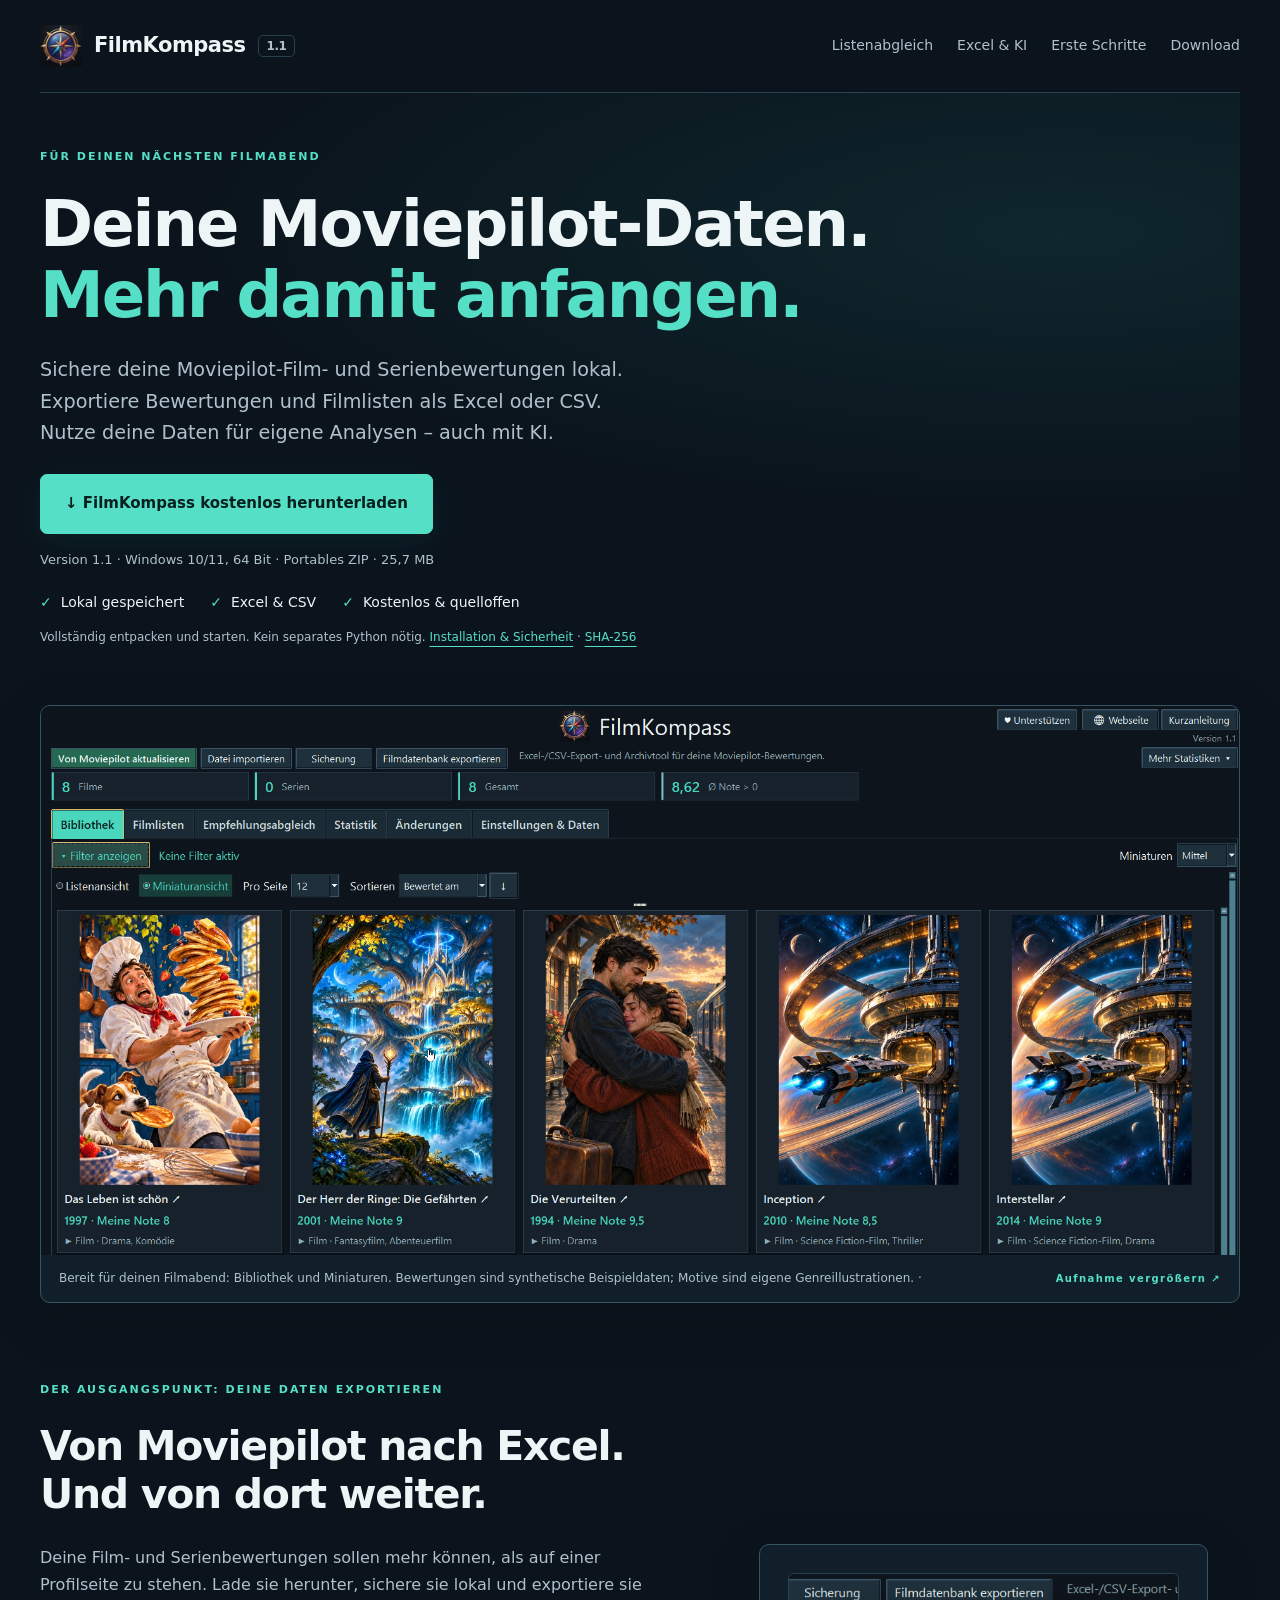
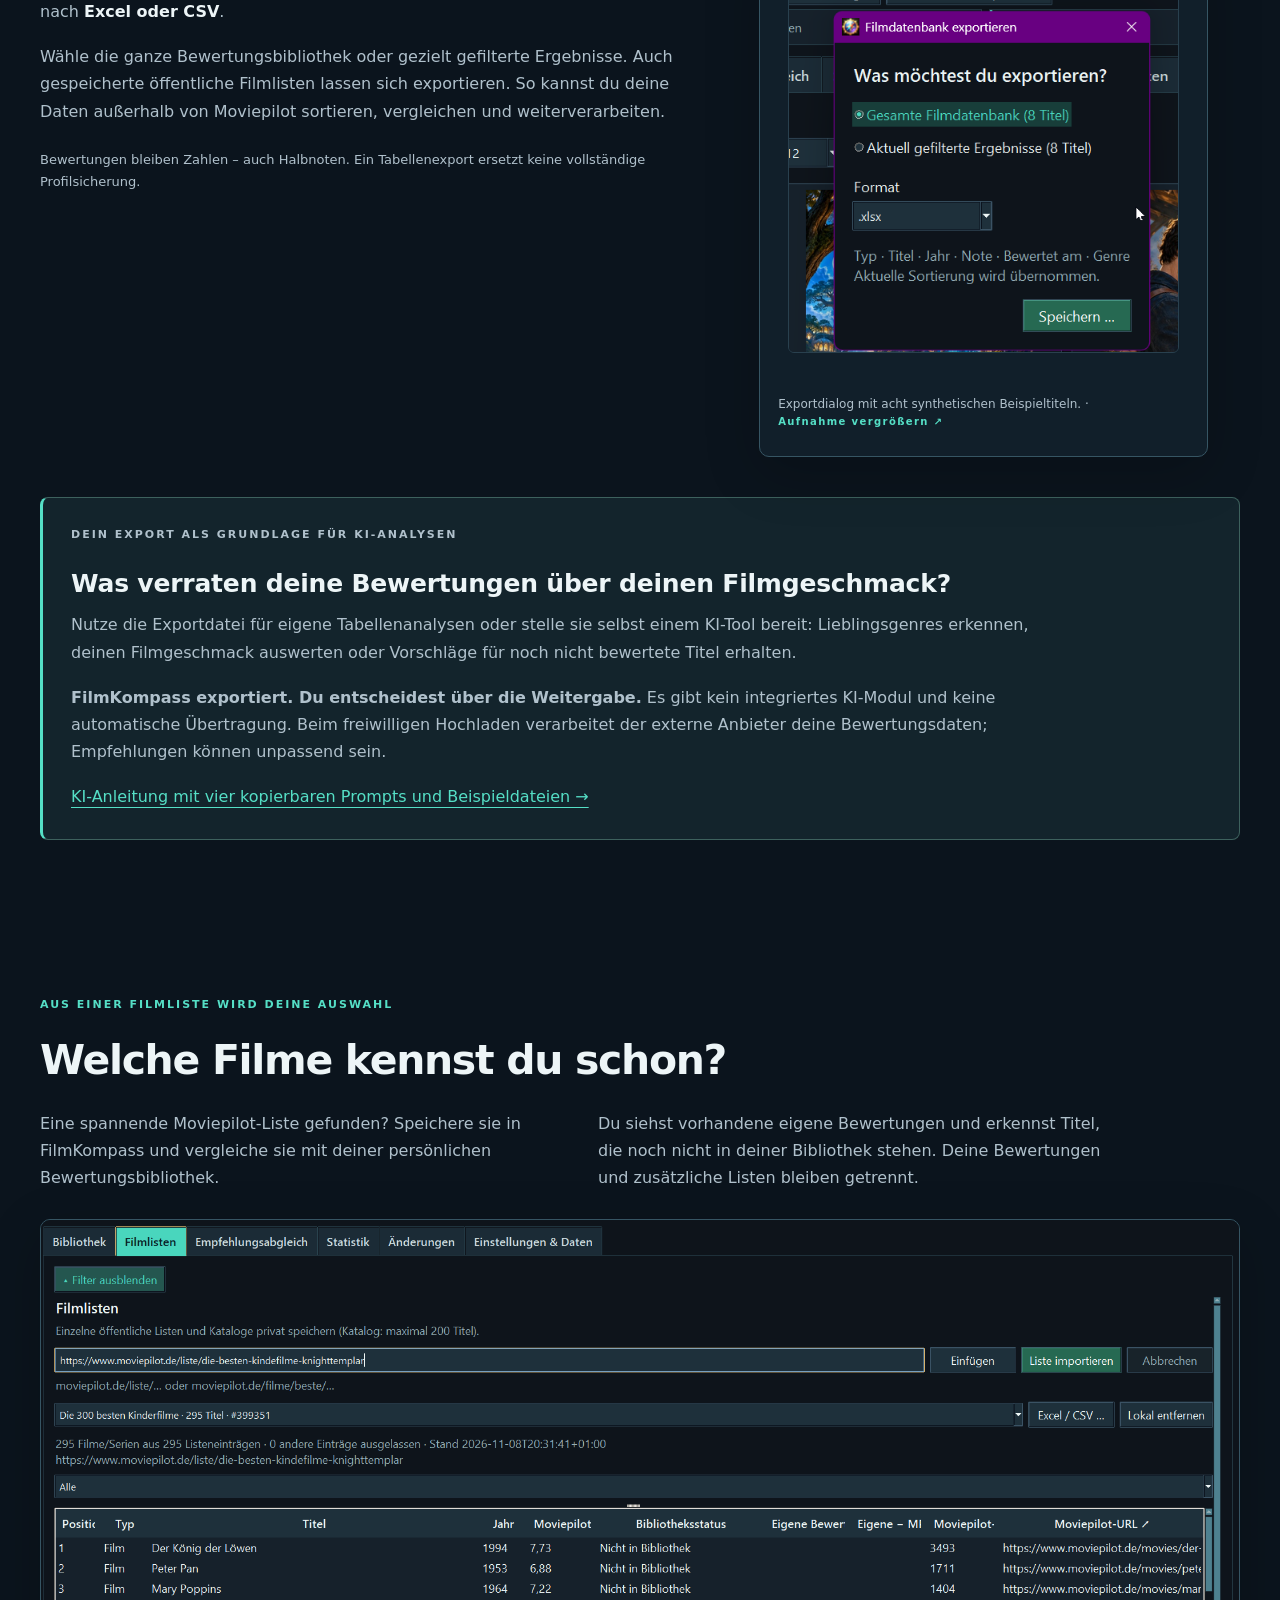
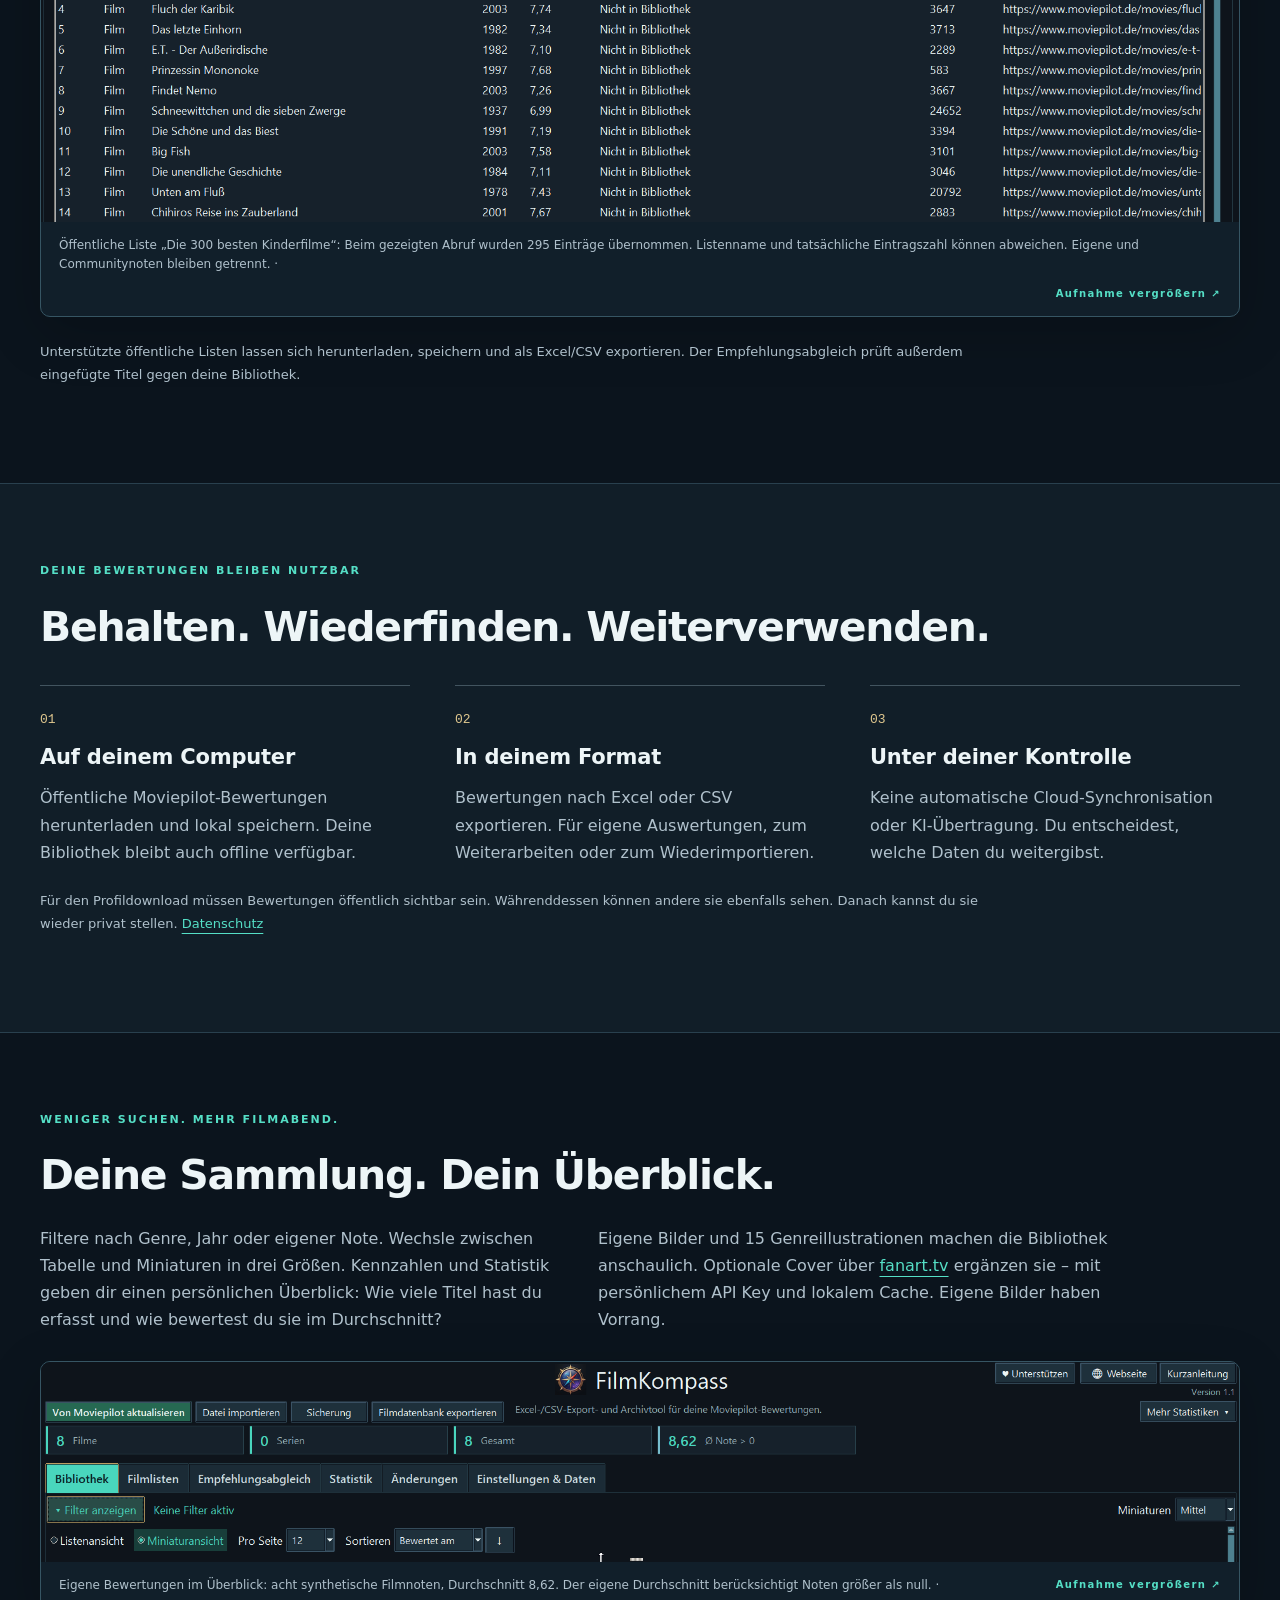
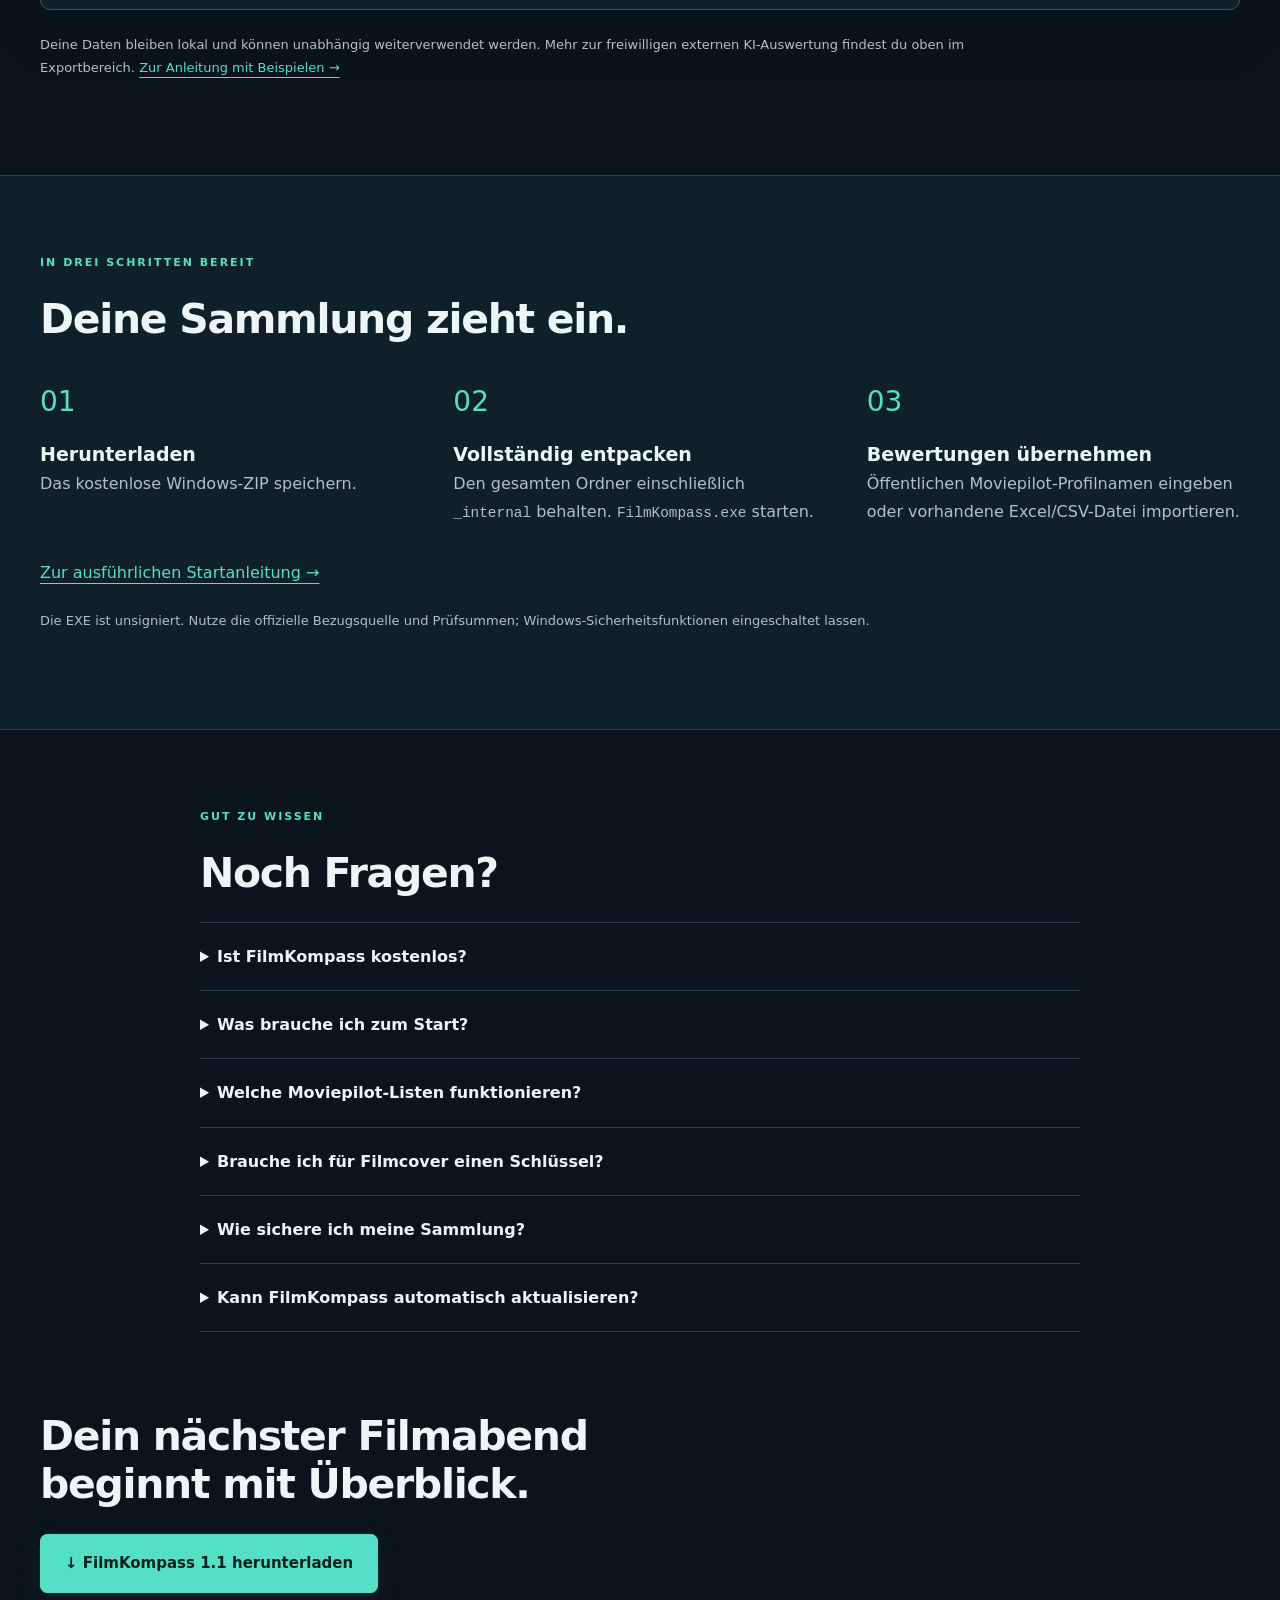
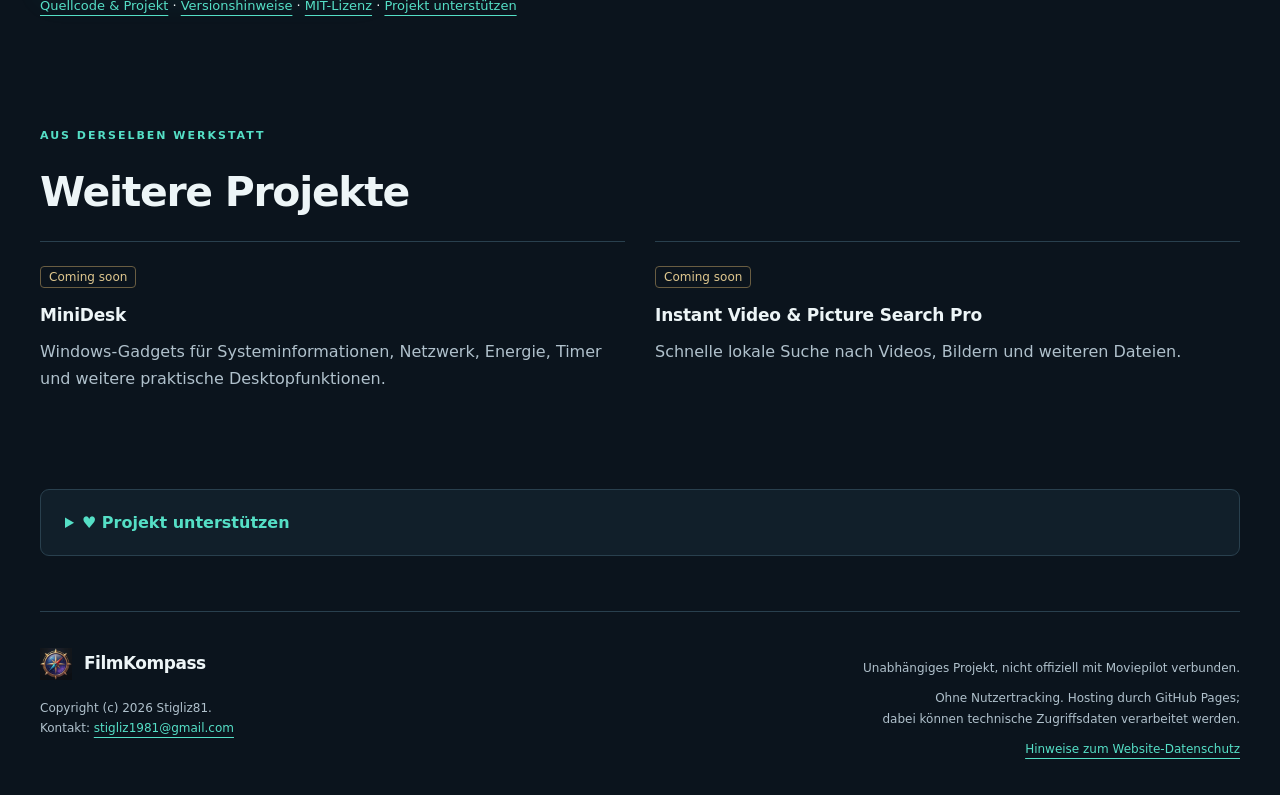
==== commit 2e650edd: "Publish approved FilmKompass website with export, AI guide and new screenshots" ====
--- a/site/index.html
+++ b/site/index.html
@@ -3,14 +3,14 @@
 <head>
   <meta charset="utf-8">
   <meta name="viewport" content="width=device-width, initial-scale=1">
-  <title>FilmKompass – Filme, Bewertungen und Filmlisten lokal verwalten</title>
-  <meta name="description" content="Kostenloser Windows-Filmmanager: Bewertungen lokal sichern. FilmKompass 1.1 mit Filmlisten, Coverautomatik und drei Miniaturgrößen. Öffentlich verfügbar: 1.1.">
+  <title>FilmKompass – Moviepilot-Bewertungen als Excel/CSV exportieren</title>
+  <meta name="description" content="Moviepilot-Bewertungen lokal sichern, als Excel/CSV exportieren und mit Filmlisten abgleichen. Daten für eigene Auswertungen und externe KI nutzen.">
   <link rel="canonical" href="https://stigliz81.github.io/FilmKompass/">
   <meta name="theme-color" content="#0b141d">
   <meta property="og:type" content="website">
   <meta property="og:locale" content="de_DE">
-  <meta property="og:title" content="FilmKompass – Filme, Bewertungen und Filmlisten lokal verwalten">
-  <meta property="og:description" content="Kostenloser Windows-Filmmanager: Bewertungen lokal sichern. FilmKompass 1.1 mit Filmlisten, Coverautomatik und drei Miniaturgrößen. Öffentlich verfügbar: 1.1.">
+  <meta property="og:title" content="FilmKompass – Moviepilot-Bewertungen als Excel/CSV exportieren">
+  <meta property="og:description" content="Moviepilot-Bewertungen lokal sichern, als Excel/CSV exportieren und mit Filmlisten abgleichen. Daten für eigene Auswertungen und externe KI nutzen.">
   <meta property="og:url" content="https://stigliz81.github.io/FilmKompass/">
   <meta property="og:image" content="https://stigliz81.github.io/FilmKompass/assets/filmkompass-preview.webp">
   <meta property="og:image:alt" content="FilmKompass-Kompasssymbol mit goldener Kompassrose, roter und türkisblauer Nadel">
@@ -39,53 +39,28 @@
   "image": "https://stigliz81.github.io/FilmKompass/assets/filmkompass-preview.webp"
 }
   </script>
+<link rel="stylesheet" href="product.css?v=ap16102">
+<script src="product.js?v=ap16102" defer></script>
 </head>
-<body>
-
+<body class="product">
 <a class="skip" href="#inhalt">Zum Inhalt</a>
-<header class="nav wrap">
-  <a class="brand" href="#"><img src="assets/filmkompass.png?v=20261107-ap1506" width="42" height="42" alt="">FilmKompass <span>1.1</span></a>
-  <nav aria-label="Hauptnavigation"><a href="#funktionen">Funktionen</a><a href="#einblicke">Einblicke</a><a href="#start">Erste Schritte</a><a href="#download">Download 1.1</a><a href="ki-filmliste-analysieren.html">KI-Anleitung</a><a class="support-link" href="#unterstuetzen">♥ Projekt unterstützen</a></nav>
-</header>
+<header class="nav wrap"><a class="brand" href="#"><img src="assets/filmkompass.png" width="42" height="42" alt="">FilmKompass <span>1.1</span></a><nav aria-label="Hauptnavigation"><a href="#listenvergleich">Listenabgleich</a><a href="#export">Excel & KI</a><a href="#start">Erste Schritte</a><a href="#download">Download</a></nav></header>
 <main id="inhalt">
-<section class="hero wrap">
-  <p class="eyebrow"><span></span> DEINE SAMMLUNG. LOKAL BEI DIR.</p>
-  <h1>Deine Filme.<br>Deine Bewertungen.<br><em>Deine Filmlisten.</em></h1>
-  <p class="intro"><strong>Dein kostenloser Filmmanager für Windows.</strong><br>Bewertungen herunterladen, Filme und Serien lokal verwalten und deine Sammlung durchsuchen.</p>
-  <p class="hero-copy">Version 1.1 ergänzt gespeicherte Moviepilot-Filmlisten, Bibliotheksvergleiche und automatische Cover. Deine Bewertungen und Ergebnisse bleiben lokal und lassen sich als Excel oder CSV exportieren.</p>
-  <div class="actions"><a class="button" href="https://github.com/Stigliz81/FilmKompass/releases/download/v1.1.1/FilmKompass-1.1-Windows-portabel.zip"><span aria-hidden="true">↓</span> FilmKompass 1.1 herunterladen</a><a class="text-link" href="https://github.com/Stigliz81/FilmKompass">Projekt auf GitHub ansehen ↗</a></div>
-  <p class="platform">Kostenlos <span>·</span> Open Source</p>
-  <p class="system-info">Windows 10/11 (64-Bit) · Portables ZIP · ca. 25,7 MB · Kein Python erforderlich<br>Windows 10/11: Hauptfunktionen vom Nutzer getestet; zusätzliche native Windows-11-Prüfung des vorherigen Kandidaten. <a href="moviepilot-bewertungen-exportieren.html#systeme">Systemdetails</a></p>
-<figure class="hero-shot"><a class="zoom" href="assets/v11-miniatures.webp"><img src="assets/v11-miniatures.webp" width="1006" height="628" fetchpriority="high" alt="FilmKompass 1.1: Miniaturansicht mit Genreillustrationen und synthetischen Testbewertungen"></a><figcaption>Echte Aufnahme der finalen Version 1.1 · ausschließlich Testdaten</figcaption></figure>
-</section>
-<section class="wrap section" id="funktionen">
-  <p class="eyebrow">WENIGER SUCHEN. MEHR ENTDECKEN.</p><h2>Alles für deine Filmsammlung</h2>
-  <div class="features"><article><span class="symbol" aria-hidden="true">↓</span><h3>Moviepilot-Bewertungen</h3><p>Öffentliche Film- und Serienbewertungen mit vorhandenem Bewertungsdatum übernehmen und erneut aktualisieren. Deine persönliche Bewertungsbibliothek bleibt lokal.</p></article><article><span class="symbol" aria-hidden="true">☷</span><h3>Filmlisten speichern</h3><p>Unterstützte öffentliche Moviepilot-Listen zusätzlich herunterladen, lokal auswählen, aktualisieren, entfernen und als Excel/CSV exportieren.</p></article><article><span class="symbol" aria-hidden="true">⇄</span><h3>Mit deiner Bibliothek vergleichen</h3><p>Zu Listentiteln vorhandene eigene Bewertungen und Überschneidungen erkennen. Moviepilot-Communitywerte bleiben getrennt. Der Empfehlungsabgleich prüft eingefügte Titel gegen deine Bibliothek.</p></article><article><span class="symbol" aria-hidden="true">▦</span><h3>Miniaturen in drei Größen</h3><p>Listenansicht oder Karten in Klein, Mittel und Groß. Seitengröße, Suche und Sortierung bleiben verfügbar; gültige Moviepilot-Quellen lassen sich direkt öffnen.</p></article><article><span class="symbol" aria-hidden="true">◇</span><h3>Cover nach deinem Geschmack</h3><p>Fanart.tv einmalig lokal einrichten, fehlende Cover automatisch laden, pausieren und fortsetzen. Eigene Bilder haben Vorrang; der lokale Cache funktioniert auch offline.</p></article><article><span class="symbol" aria-hidden="true">⌕</span><h3>Filme und Serien wiederfinden</h3><p>Nach Genre, Erscheinungsjahr, eigener Note, Bewertungsjahr und -monat filtern. Statistik zeigt Bewertungsverteilungen und persönliche Übersichten.</p></article><article><span class="symbol" aria-hidden="true">↗</span><h3>Importieren, exportieren, sichern</h3><p>Vorhandene XLSX-/CSV-Daten importieren. Ganze Bibliothek oder gefilterte Ergebnisse exportieren. Datenbanksicherung und kontrollierter Reset mit geprüfter Sicherung.</p></article><article><span class="symbol" aria-hidden="true">✓</span><h3>Portable Windows-App</h3><p>ZIP vollständig entpacken, EXE starten – ohne separate Python-Installation. Kurzanleitung und freiwillige tägliche Versionsprüfung sind eingebaut.</p></article></div>
-  <p class="note scope-note">Filmlisten sind getrennt von deiner persönlichen Bewertungsbibliothek. Verglichen wird jeweils mit deiner Bibliothek, nicht automatisch jede Liste mit jeder anderen. Nicht alle öffentlichen Listen sind abrufbar: Bei HTTP 403 respektiert FilmKompass die Zugriffsbeschränkung. Einzelne Katalogabrufe sind auf 200 Titel begrenzt. Es werden keine Filme oder Videos heruntergeladen.</p>
-</section>
-<section class="wrap section" id="einblicke">
-  <div class="section-heading"><div><p class="eyebrow">EIN BLICK INS PROGRAMM</p><h2>Einblicke und Bildmotive</h2></div><p>Aktuelle Aufnahmen der finalen Version 1.1 mit synthetischen Testdaten. Zum Vergrößern anklicken.</p></div>
-<div class="gallery"><figure><a class="zoom" href="assets/v11-library.webp"><img src="assets/v11-library.webp" width="1006" height="628" loading="lazy" alt="FilmKompass 1.1: Listenansicht mit synthetischen Bewertungen und Genres"></a><figcaption>Listenansicht mit synthetischen Bewertungen und Genres · Version 1.1</figcaption></figure><figure><a class="zoom" href="assets/v11-lists.webp"><img src="assets/v11-lists.webp" width="1006" height="628" loading="lazy" alt="FilmKompass 1.1: Gespeicherte synthetische Testliste und Bibliotheksvergleich"></a><figcaption>Gespeicherte synthetische Testliste und Bibliotheksvergleich · Version 1.1</figcaption></figure><figure><a class="zoom" href="assets/v11-recommendations.webp"><img src="assets/v11-recommendations.webp" width="1006" height="628" loading="lazy" alt="FilmKompass 1.1: Empfehlungsabgleich mit synthetischen Testtiteln"></a><figcaption>Empfehlungsabgleich mit synthetischen Testtiteln · Version 1.1</figcaption></figure><figure><a class="zoom" href="assets/v11-statistics.webp"><img src="assets/v11-statistics.webp" width="1006" height="628" loading="lazy" alt="FilmKompass 1.1: Statistik ausschließlich synthetischer Bewertungen"></a><figcaption>Statistik ausschließlich synthetischer Bewertungen · Version 1.1</figcaption></figure><figure><a class="zoom" href="assets/v11-covers.webp"><img src="assets/v11-covers.webp" width="950" height="300" loading="lazy" alt="FilmKompass 1.1: Ausschnitt: persönliche Fanart.tv-Einrichtung ohne Schlüssel"></a><figcaption>Ausschnitt: persönliche Fanart.tv-Einrichtung ohne Schlüssel · Version 1.1</figcaption></figure></div>
-<details class="genre-preview"><summary>Die 15 Genre-Ersatzmotive von Version 1.1 ansehen</summary><p>Illustrationen, keine Filmplakate. Eigene Bilder und zugeordnete Onlinecover haben Vorrang.</p><div class="genre-grid"><figure><a class="zoom" href="assets/genres/action.jpg"><img src="assets/genres/action.jpg" width="400" height="600" loading="lazy" alt="Genreillustration: Action"></a><figcaption>Action</figcaption></figure><figure><a class="zoom" href="assets/genres/scifi.jpg"><img src="assets/genres/scifi.jpg" width="400" height="600" loading="lazy" alt="Genreillustration: Science Fiction"></a><figcaption>Science Fiction</figcaption></figure><figure><a class="zoom" href="assets/genres/fantasy.jpg"><img src="assets/genres/fantasy.jpg" width="400" height="600" loading="lazy" alt="Genreillustration: Fantasy"></a><figcaption>Fantasy</figcaption></figure><figure><a class="zoom" href="assets/genres/drama.jpg"><img src="assets/genres/drama.jpg" width="400" height="600" loading="lazy" alt="Genreillustration: Drama"></a><figcaption>Drama</figcaption></figure><figure><a class="zoom" href="assets/genres/thriller.jpg"><img src="assets/genres/thriller.jpg" width="400" height="600" loading="lazy" alt="Genreillustration: Thriller"></a><figcaption>Thriller</figcaption></figure><figure><a class="zoom" href="assets/genres/crime.jpg"><img src="assets/genres/crime.jpg" width="400" height="600" loading="lazy" alt="Genreillustration: Krimi"></a><figcaption>Krimi</figcaption></figure><figure><a class="zoom" href="assets/genres/horror.jpg"><img src="assets/genres/horror.jpg" width="400" height="600" loading="lazy" alt="Genreillustration: Horror"></a><figcaption>Horror</figcaption></figure><figure><a class="zoom" href="assets/genres/comedy.jpg"><img src="assets/genres/comedy.jpg" width="400" height="600" loading="lazy" alt="Genreillustration: Komödie"></a><figcaption>Komödie</figcaption></figure><figure><a class="zoom" href="assets/genres/romance.jpg"><img src="assets/genres/romance.jpg" width="400" height="600" loading="lazy" alt="Genreillustration: Romanze"></a><figcaption>Romanze</figcaption></figure><figure><a class="zoom" href="assets/genres/adventure.jpg"><img src="assets/genres/adventure.jpg" width="400" height="600" loading="lazy" alt="Genreillustration: Abenteuer"></a><figcaption>Abenteuer</figcaption></figure><figure><a class="zoom" href="assets/genres/animation.jpg"><img src="assets/genres/animation.jpg" width="400" height="600" loading="lazy" alt="Genreillustration: Animation"></a><figcaption>Animation</figcaption></figure><figure><a class="zoom" href="assets/genres/documentary.jpg"><img src="assets/genres/documentary.jpg" width="400" height="600" loading="lazy" alt="Genreillustration: Dokumentation"></a><figcaption>Dokumentation</figcaption></figure><figure><a class="zoom" href="assets/genres/western.jpg"><img src="assets/genres/western.jpg" width="400" height="600" loading="lazy" alt="Genreillustration: Western"></a><figcaption>Western</figcaption></figure><figure><a class="zoom" href="assets/genres/history.jpg"><img src="assets/genres/history.jpg" width="400" height="600" loading="lazy" alt="Genreillustration: Historie & Krieg"></a><figcaption>Historie & Krieg</figcaption></figure><figure><a class="zoom" href="assets/genres/neutral.jpg"><img src="assets/genres/neutral.jpg" width="400" height="600" loading="lazy" alt="Genreillustration: Ohne bekanntes Genre"></a><figcaption>Ohne bekanntes Genre</figcaption></figure></div></details></section>
-<section class="steps-section" id="start"><div class="wrap section"><p class="eyebrow">DEINE BEWERTUNGEN, NUR EIN PAAR KLICKS ENTFERNT</p><h2>Dein Weg zur eigenen Filmbibliothek</h2>
-  <ol class="steps"><li><h3>Herunterladen</h3><p>FilmKompass 1.1 kostenlos für Windows herunterladen.</p></li><li><h3>Vollständig entpacken</h3><p>ZIP samt _internal in einen beschreibbaren Ordner entpacken.</p></li><li><h3>Starten</h3><p>FilmKompass.exe öffnen. Kein Python und keine Administratorrechte nötig.</p></li><li><h3>Bewertungen übernehmen</h3><p>Öffentlichen Moviepilot-Profilnamen eingeben oder vorhandene CSV/XLSX importieren.</p></li><li><h3>Bibliothek entdecken</h3><p>Suchen, filtern, sortieren und zwischen Liste und Miniaturen wechseln.</p></li><li><h3>Optional Listen laden</h3><p>Unter Filmlisten eine unterstützte öffentliche URL mit „Liste importieren“ laden und mit deiner Bibliothek vergleichen.</p></li><li><h3>Optional Cover aktivieren</h3><p>Persönlichen API Key lokal einrichten und Verbindung prüfen. Coverautomatik anschließend bewusst aktivieren. Ohne Onlinecover ist kein Schlüssel nötig.</p></li><li><h3>Exportieren oder sichern</h3><p>Excel/CSV für Bewertungen; Datenbanksicherung und zusätzliche Bilddateien für einen Gerätewechsel behalten.</p></li></ol>
-  <p class="note">Keine separate Python-Installation nötig. Der zugehörige <code>_internal</code>-Ordner muss erhalten bleiben. Die EXE ist derzeit nicht digital signiert; Windows kann deshalb warnen. Nutze die offizielle Bezugsquelle und prüfe die <a href="https://github.com/Stigliz81/FilmKompass/releases/download/v1.1.1/SHA256SUMS.txt">Prüfsummen</a>. Windows-Sicherheitsfunktionen bleiben eingeschaltet.</p>
-  <p class="guide-link"><a href="moviepilot-bewertungen-exportieren.html">Anleitung: Moviepilot-Bewertungen herunterladen und nach Excel exportieren →</a></p>
-  <details class="help-details"><summary>Das Programm startet nicht?</summary><p>Entpacke die ZIP-Datei vollständig und starte <code>FilmKompass.exe</code> im entpackten Programmordner. Der vollständige <code>_internal</code>-Ordner muss neben der EXE bleiben. Python brauchst du nicht separat zu installieren. Die EXE ist unsigniert; nutze die offizielle Bezugsquelle und lasse die Windows-Sicherheitsfunktionen eingeschaltet. Notiere bei einem Fehler die genaue Meldung und deine Windows-Version. <a href="moviepilot-bewertungen-exportieren.html#starthilfe">Ausführliche Starthilfe</a></p></details>
-  <p class="note version-info">FilmKompass 1.1 · Veröffentlichung: 08.11.2026 · <a href="https://github.com/Stigliz81/FilmKompass/releases/tag/v1.1.1">Release und Versionsinformationen</a></p>
-</div></section>
-<section class="wrap section ai-intro" id="ki">
-  <p class="eyebrow">MIT DEINER EXPORTDATEI WEITERARBEITEN</p>
-  <h2>Deine Filmliste mit KI analysieren</h2>
-  <p>Exportiere deine Moviepilot-Bewertungen als Excel- oder CSV-Datei. Wenn du möchtest, kannst du sie selbst bei ChatGPT, Gemini oder einem anderen geeigneten KI-Dienst bereitstellen: für eine Auswertung deines Filmgeschmacks, Statistiken oder Vorschläge für noch nicht bewertete Filme.</p>
-  <p class="note">Die Weitergabe ist freiwillig. FilmKompass überträgt keine Daten an KI-Dienste und führt keine automatische KI-Analyse aus. Beim Bereitstellen deiner Datei verarbeitet der externe Anbieter persönliche Bewertungsdaten.</p>
-  <a class="text-link" href="ki-filmliste-analysieren.html">Zur KI-Anleitung mit vier kopierbaren Prompts und fiktiven Beispieldateien →</a>
-</section>
-<section class="wrap section privacy"><div><p class="eyebrow">DEINE SAMMLUNG GEHÖRT DIR</p><h2>Deine Bewertungen<br>bleiben bei dir</h2></div><div><p>FilmKompass speichert deine Bibliothek lokal auf deinem Computer. Es gibt keine automatische Cloud-Synchronisation und keine automatische Weitergabe deiner Filmdaten an KI-Dienste.</p><p>Du entscheidest selbst, welche Informationen du exportierst oder weitergibst.</p><p class="note">Für den Moviepilot-Download müssen die Bewertungen öffentlich sichtbar sein. Danach kannst du sie wieder privat stellen. Während der Freigabe können auch andere sie sehen.</p><a href="https://github.com/Stigliz81/FilmKompass/blob/main/docs/DATENSCHUTZ.md">Datenschutz und Datensicherung ↗</a></div></section>
-<section class="wrap section faq"><p class="eyebrow">GUT ZU WISSEN</p><h2>Häufige Fragen</h2>
-<details><summary>Ist FilmKompass kostenlos?</summary><p>Ja, kostenlos und unter MIT-Lizenz quelloffen. Unterstützung ist freiwillig.</p></details><details><summary>Windows 10 und Windows 11?</summary><p>Für Windows 10/11 mit 64 Bit vorgesehen. Hauptfunktionen unter Windows 10/11 und das korrigierte Taskleistensymbol wurden vom Nutzer bestätigt. Der vorherige Kandidat wurde nativ unter Windows 11 geprüft. Der finale Korrekturbuild startet; seine erneute visuelle Erfassung war technisch nicht möglich. Kein erneuter Windows-10-Test des finalen Pakets.</p></details><details><summary>Benötige ich Python?</summary><p>Die portable ZIP enthält die Laufzeit. Kein separat installiertes Python nötig.</p></details><details><summary>Brauche ich ein Moviepilot-Konto?</summary><p>Für eigene Profilbewertungen brauchst du ein Profil. Öffentlich zugängliche Listen benötigen keine eigene Anmeldung.</p></details><details><summary>Müssen Bewertungen öffentlich sein?</summary><p>Für den Profildownload ja. Während der Freigabe können auch andere sie sehen. Lokale Dateiimporte bleiben möglich.</p></details><details><summary>Kann ich öffentliche Filmlisten laden?</summary><p>Unterstützte Listen und begrenzte Kataloge. Nicht jede URL ist abrufbar; HTTP 403 wird respektiert. Persönliche Bibliothek und zusätzliche Listen bleiben getrennt.</p></details><details><summary>Was macht der Empfehlungsabgleich?</summary><p>Er vergleicht eingefügte Titel mit deiner eigenen Bibliothek. Gespeicherte Listen zeigen ebenfalls deren Bibliotheksstatus und vorhandene eigene Bewertungen. Ein freier Listen-gegen-Listen-Vergleich ist nicht enthalten.</p></details><details><summary>Wo liegen meine Daten?</summary><p>Standardmäßig unter %LOCALAPPDATA%/MoviepilotManager. Einstellungen & Daten zeigt den tatsächlichen Pfad. Kein automatischer Cloudabgleich.</p></details><details><summary>Woher kommen Filmcover?</summary><p>Über fanart.tv; gesucht wird bei Bedarf mit Wikidata-IDs. Cover werden nicht mitgeliefert. Eigene Bilder und 15 Genreillustrationen funktionieren ohne Coverabruf.</p></details><details><summary>Brauche ich einen Fanart.tv API Key?</summary><p>Für Onlinecover genügt ein persönlicher Fanart.tv API Key. Ein Project Key und eine Entwicklerregistrierung sind für normale Nutzer nicht erforderlich. Fehlende IDs, Poster oder Internet können einen Treffer verhindern.</p></details><details><summary>Funktioniert FilmKompass offline?</summary><p>Bibliothek, Filter, gespeicherte Listenvergleiche und gecachte Bilder ja. Neue Downloads, Cover, Versionsprüfung und Browserziele benötigen Internet.</p></details><details><summary>Werden Filme oder Videos heruntergeladen?</summary><p>Nein. FilmKompass verarbeitet Titel, Bewertungen, Listen und optional Coverbilder.</p></details><details><summary>Wie funktionieren Sicherungen?</summary><p>SQLite-Sicherungen enthalten Daten und Bildzuordnungen, nicht automatisch alle Bilddateien. Für den Gerätewechsel Appdaten samt Bildern zusätzlich sichern. Vollständiges Profillöschen erstellt in Version 1.1 vorher eine geprüfte externe Sicherung unter Dokumente/FilmKompass/Sicherungen. Archive können private Schlüssel enthalten.</p></details><details><summary>Wie erkenne ich neue Programmversionen?</summary><p>Unter Programmupdates manuell prüfen oder die standardmäßig ausgeschaltete tägliche Prüfung aktivieren. Keine automatische Installation. Die Versionsdatei auf der offiziellen Webseite meldet den veröffentlichten Stand. Bei Netzwerkfehlern erscheint keine falsche Aktualitätsbestätigung.</p></details></section>
-<section class="wrap final-cta" id="download"><p class="eyebrow">DEIN NÄCHSTER FILMABEND BEGINNT MIT ÜBERBLICK</p><h2>Bereit für einen<br>besseren Überblick?</h2><p>Aktuell verfügbar: FilmKompass 1.1. Vorherige Versionen bleiben in der GitHub-Releasehistorie erhalten. ZIP vollständig entpacken und _internal behalten. Die EXE ist unsigniert. Windows 10/11 x64; kein separat installiertes Python.</p><a class="button" href="https://github.com/Stigliz81/FilmKompass/releases/download/v1.1.1/FilmKompass-1.1-Windows-portabel.zip">↓ FilmKompass 1.1 kostenlos herunterladen</a><p><a href="https://github.com/Stigliz81/FilmKompass/releases/download/v1.1.1/SHA256SUMS.txt">SHA-256 der öffentlichen Dateien</a> · <a href="https://github.com/Stigliz81/FilmKompass/releases/tag/v1.1.1">Versionsänderungen 1.1</a></p><div class="small-links"><a href="https://github.com/Stigliz81/FilmKompass/releases/download/v1.1.1/FilmKompass-1.1-Quellcode.zip">Quellcode</a><a href="https://github.com/Stigliz81/FilmKompass#readme">GitHub-Dokumentation</a><a href="https://github.com/Stigliz81/FilmKompass/blob/main/LICENSE">MIT-Lizenz</a></div></section>
-</main>
+<section class="hero wrap" id="download"><p class="eyebrow">FÜR DEINEN NÄCHSTEN FILMABEND</p><h1>Deine Moviepilot-Daten. <br><em>Mehr damit anfangen.</em></h1><p class="product-lead">Sichere deine Moviepilot-Film- und Serienbewertungen lokal. <br>Exportiere Bewertungen und Filmlisten als Excel oder CSV. <br>Nutze deine Daten für eigene Analysen – auch mit KI.</p><div class="actions"><a class="button primary-download" href="https://github.com/Stigliz81/FilmKompass/releases/download/v1.1.1/FilmKompass-1.1-Windows-portabel.zip">↓ FilmKompass kostenlos herunterladen</a></div><p class="system-info">Version 1.1 · Windows 10/11, 64 Bit · Portables ZIP · 25,7 MB</p><ul class="trust"><li>Lokal gespeichert</li><li>Excel & CSV</li><li>Kostenlos & quelloffen</li></ul><p class="download-help">Vollständig entpacken und starten. Kein separates Python nötig. <a href="moviepilot-bewertungen-exportieren.html#systeme">Installation & Sicherheit</a> · <a href="https://github.com/Stigliz81/FilmKompass/releases/download/v1.1.1/SHA256SUMS.txt">SHA-256</a></p></section>
+<section class="wrap opening-shot" id="einblicke" aria-label="Blick in die Bibliothek"><figure class="product-shot "><a class="zoom" href="assets/ap16101-main.webp"><img src="assets/ap16101-main.webp" loading="lazy" alt="FilmKompass-Bibliothek mit Filmtiteln, Genreillustrationen und persönlichen Beispielnoten"></a><figcaption>Bereit für deinen Filmabend: Bibliothek und Miniaturen. Bewertungen sind synthetische Beispieldaten; Motive sind eigene Genreillustrationen. · <span>Aufnahme vergrößern ↗</span></figcaption></figure></section>
+<section class="wrap product-section" id="export"><p class="eyebrow">DER AUSGANGSPUNKT: DEINE DATEN EXPORTIEREN</p><h2>Von Moviepilot nach Excel.<br>Und von dort weiter.</h2><div class="export-layout"><div><p>Deine Film- und Serienbewertungen sollen mehr können, als auf einer Profilseite zu stehen. Lade sie herunter, sichere sie lokal und exportiere sie nach <strong>Excel oder CSV</strong>.</p><p>Wähle die ganze Bewertungsbibliothek oder gezielt gefilterte Ergebnisse. Auch gespeicherte öffentliche Filmlisten lassen sich exportieren. So kannst du deine Daten außerhalb von Moviepilot sortieren, vergleichen und weiterverarbeiten.</p><p class="section-note">Bewertungen bleiben Zahlen – auch Halbnoten. Ein Tabellenexport ersetzt keine vollständige Profilsicherung.</p></div><figure class="product-shot export-shot"><a class="zoom" href="assets/ap16101-export.webp"><img src="assets/ap16101-export.webp" loading="lazy" alt="FilmKompass-Exportdialog: gesamte Bibliothek oder gefilterte Ergebnisse, Formatwahl und Speichern"></a><figcaption>Exportdialog mit acht synthetischen Beispieltiteln. · <span>Aufnahme vergrößern ↗</span></figcaption></figure></div><div class="analysis-feature"><p class="eyebrow">DEIN EXPORT ALS GRUNDLAGE FÜR KI-ANALYSEN</p><h3>Was verraten deine Bewertungen über deinen Filmgeschmack?</h3><p>Nutze die Exportdatei für eigene Tabellenanalysen oder stelle sie selbst einem KI-Tool bereit: Lieblingsgenres erkennen, deinen Filmgeschmack auswerten oder Vorschläge für noch nicht bewertete Titel erhalten.</p><p><strong>FilmKompass exportiert. Du entscheidest über die Weitergabe.</strong> Es gibt kein integriertes KI-Modul und keine automatische Übertragung. Beim freiwilligen Hochladen verarbeitet der externe Anbieter deine Bewertungsdaten; Empfehlungen können unpassend sein.</p><a href="ki-filmliste-analysieren.html">KI-Anleitung mit vier kopierbaren Prompts und Beispieldateien →</a></div></section><section class="wrap product-section" id="listenvergleich"><p class="eyebrow">AUS EINER FILMLISTE WIRD DEINE AUSWAHL</p><h2>Welche Filme kennst du schon?</h2><div class="story-copy"><p>Eine spannende Moviepilot-Liste gefunden? Speichere sie in FilmKompass und vergleiche sie mit deiner persönlichen Bewertungsbibliothek.</p><p>Du siehst vorhandene eigene Bewertungen und erkennst Titel, die noch nicht in deiner Bibliothek stehen. Deine Bewertungen und zusätzliche Listen bleiben getrennt.</p></div><figure class="product-shot "><a class="zoom" href="assets/ap16101-lists.webp"><img src="assets/ap16101-lists.webp" loading="lazy" alt="Öffentliche Moviepilot-Liste mit 295 importierten Titeln, Communitynoten und Bibliotheksstatus"></a><figcaption>Öffentliche Liste „Die 300 besten Kinderfilme“: Beim gezeigten Abruf wurden 295 Einträge übernommen. Listenname und tatsächliche Eintragszahl können abweichen. Eigene und Communitynoten bleiben getrennt. · <span>Aufnahme vergrößern ↗</span></figcaption></figure><p class="section-note">Unterstützte öffentliche Listen lassen sich herunterladen, speichern und als Excel/CSV exportieren. Der Empfehlungsabgleich prüft außerdem eingefügte Titel gegen deine Bibliothek.</p></section>
+<section class="data-section" id="funktionen"><div class="wrap product-section"><p class="eyebrow">DEINE BEWERTUNGEN BLEIBEN NUTZBAR</p><h2>Behalten. Wiederfinden. Weiterverwenden.</h2><div class="benefit-row"><article><span>01</span><h3>Auf deinem Computer</h3><p>Öffentliche Moviepilot-Bewertungen herunterladen und lokal speichern. Deine Bibliothek bleibt auch offline verfügbar.</p></article><article><span>02</span><h3>In deinem Format</h3><p>Bewertungen nach Excel oder CSV exportieren. Für eigene Auswertungen, zum Weiterarbeiten oder zum Wiederimportieren.</p></article><article><span>03</span><h3>Unter deiner Kontrolle</h3><p>Keine automatische Cloud-Synchronisation oder KI-Übertragung. Du entscheidest, welche Daten du weitergibst.</p></article></div><p class="section-note">Für den Profildownload müssen Bewertungen öffentlich sichtbar sein. Währenddessen können andere sie ebenfalls sehen. Danach kannst du sie wieder privat stellen. <a href="datenschutz.html">Datenschutz</a></p></div></section>
+<section class="wrap product-section" id="sammlung"><p class="eyebrow">WENIGER SUCHEN. MEHR FILMABEND.</p><h2>Deine Sammlung. Dein Überblick.</h2><div class="story-copy"><p>Filtere nach Genre, Jahr oder eigener Note. Wechsle zwischen Tabelle und Miniaturen in drei Größen. Kennzahlen und Statistik geben dir einen persönlichen Überblick: Wie viele Titel hast du erfasst und wie bewertest du sie im Durchschnitt?</p><p>Eigene Bilder und 15 Genreillustrationen machen die Bibliothek anschaulich. Optionale Cover über <a href="https://fanart.tv/" rel="noreferrer">fanart.tv</a> ergänzen sie – mit persönlichem API Key und lokalem Cache. Eigene Bilder haben Vorrang.</p></div><figure class="product-shot "><a class="zoom" href="assets/ap16101-ratings.webp"><img src="assets/ap16101-ratings.webp" loading="lazy" alt="FilmKompass-Kennzahlen: acht Filme und ein eigener Bewertungsdurchschnitt von 8,62"></a><figcaption>Eigene Bewertungen im Überblick: acht synthetische Filmnoten, Durchschnitt 8,62. Der eigene Durchschnitt berücksichtigt Noten größer als null. · <span>Aufnahme vergrößern ↗</span></figcaption></figure><p class="section-note">Deine Daten bleiben lokal und können unabhängig weiterverwendet werden. Mehr zur freiwilligen externen KI-Auswertung findest du oben im Exportbereich. <a href="ki-filmliste-analysieren.html">Zur Anleitung mit Beispielen →</a></p></section>
+<section class="steps-section" id="start"><div class="wrap product-section"><p class="eyebrow">IN DREI SCHRITTEN BEREIT</p><h2>Deine Sammlung zieht ein.</h2><ol class="start-three"><li><strong>Herunterladen</strong><p>Das kostenlose Windows-ZIP speichern.</p></li><li><strong>Vollständig entpacken</strong><p>Den gesamten Ordner einschließlich <code>_internal</code> behalten. <code>FilmKompass.exe</code> starten.</p></li><li><strong>Bewertungen übernehmen</strong><p>Öffentlichen Moviepilot-Profilnamen eingeben oder vorhandene Excel/CSV-Datei importieren.</p></li></ol><p><a href="moviepilot-bewertungen-exportieren.html">Zur ausführlichen Startanleitung →</a></p><p class="section-note">Die EXE ist unsigniert. Nutze die offizielle Bezugsquelle und Prüfsummen; Windows-Sicherheitsfunktionen eingeschaltet lassen.</p></div></section>
+<section class="wrap product-section faq" id="fragen"><p class="eyebrow">GUT ZU WISSEN</p><h2>Noch Fragen?</h2>
+<details><summary>Ist FilmKompass kostenlos?</summary><p>Ja. Alle Funktionen sind kostenlos, der Quellcode steht unter MIT-Lizenz. Unterstützung ist freiwillig.</p></details>
+<details><summary>Was brauche ich zum Start?</summary><p>Windows 10 oder 11 mit 64 Bit. Die ZIP bringt die Laufzeit mit; kein separat installiertes Python und keine Administratorrechte nötig. Hauptfunktionen wurden vom Nutzer auf beiden Systemen getestet.</p></details>
+<details><summary>Welche Moviepilot-Listen funktionieren?</summary><p>Unterstützte öffentliche Benutzerlisten und bestimmte Bestenlisten-Kataloge. Nicht jede URL ist abrufbar; Zugriffssperren werden respektiert. Katalogabrufe sind auf 200 Titel begrenzt. Verglichen wird mit der eigenen Bibliothek, nicht frei jede Liste mit jeder anderen.</p></details>
+<details><summary>Brauche ich für Filmcover einen Schlüssel?</summary><p>Für optionale Onlinecover genügt ein persönlicher Fanart.tv API Key von <a href="https://fanart.tv/get-an-api-key/" rel="noreferrer">fanart.tv</a>. In Einstellungen & Daten lokal speichern und prüfen. Kein Project Key für normale Nutzer erforderlich. Poster oder eindeutige Zuordnungen können fehlen. Ohne Onlinecover funktioniert FilmKompass weiter.</p></details>
+<details><summary>Wie sichere ich meine Sammlung?</summary><p>Die Datenbanksicherung enthält Daten und Bildzuordnungen. Für einen Gerätewechsel Bilddateien zusätzlich sichern. Vollständige Profilsicherungen können private Schlüssel enthalten und dürfen nicht veröffentlicht werden. <a href="moviepilot-bewertungen-exportieren.html">Mehr zu Start und Sicherung</a></p></details>
+<details><summary>Kann FilmKompass automatisch aktualisieren?</summary><p>Die freiwillige Versionsprüfung informiert über neue öffentliche Versionen. Sie ist standardmäßig ausgeschaltet. Updates werden nicht automatisch installiert. <a href="https://github.com/Stigliz81/FilmKompass/releases">Versionen & Hinweise</a></p></details></section>
+<section class="wrap product-finish"><h2>Dein nächster Filmabend<br>beginnt mit Überblick.</h2><a class="button" href="https://github.com/Stigliz81/FilmKompass/releases/download/v1.1.1/FilmKompass-1.1-Windows-portabel.zip">↓ FilmKompass 1.1 herunterladen</a><p><a href="https://github.com/Stigliz81/FilmKompass">Quellcode & Projekt</a> · <a href="https://github.com/Stigliz81/FilmKompass/releases/tag/v1.1.1">Versionshinweise</a> · <a href="https://github.com/Stigliz81/FilmKompass/blob/main/LICENSE">MIT-Lizenz</a> · <a class="support-link" href="#unterstuetzen">Projekt unterstützen</a></p></section>
+<section class="wrap product-section other-projects" id="weitere-projekte"><p class="eyebrow">AUS DERSELBEN WERKSTATT</p><h2>Weitere Projekte</h2><div class="project-teasers"><article><span class="coming-soon">Coming soon</span><h3>MiniDesk</h3><p>Windows-Gadgets für Systeminformationen, Netzwerk, Energie, Timer und weitere praktische Desktopfunktionen.</p></article><article><span class="coming-soon">Coming soon</span><h3>Instant Video &amp; Picture Search Pro</h3><p>Schnelle lokale Suche nach Videos, Bildern und weiteren Dateien.</p></article></div></section></main>
 <section class="wrap support-section" id="unterstuetzen" aria-label="Freiwillige Projektunterstützung">
 <details class="support-details"><summary>♥ Projekt unterstützen</summary><div class="support-content">
 <h2>FilmKompass gefällt dir?</h2>
@@ -127,7 +102,6 @@
  <div class="payment-actions"><button class="copy-payment" type="button">Zahlungsziel kopieren</button><a href="https://app.binance.com/qr/dplkc2c1222b1d7a49efb4edb5ce9d73b2eb" rel="noreferrer">Binance-App-Link öffnen ↗</a></div><p role="status" class="copy-status" aria-live="polite"></p></div></details></div>
 <p class="note">Zahlungsanbieter werden erst beim Öffnen eines Links oder beim Scannen in deiner App kontaktiert. Bitte Zahlungsziel, Währung und Netzwerk vor einer Zahlung selbst prüfen. <a href="datenschutz.html">Hinweise zum Website-Datenschutz</a></p>
 </div></details></section>
-<footer class="wrap"><div><a class="brand" href="#"><img src="assets/filmkompass.png?v=20261107-ap1506" width="32" height="32" alt="">FilmKompass</a><p>Copyright (c) 2026 Stigliz81.<br>Kontakt: <a href="mailto:stigliz1981@gmail.com">stigliz1981@gmail.com</a></p></div><div><p>Unabhängiges Projekt, nicht offiziell mit Moviepilot verbunden.</p><p>Ohne Nutzertracking. Hosting durch GitHub Pages;<br>dabei können technische Zugriffsdaten verarbeitet werden.</p><a href="datenschutz.html">Hinweise zum Website-Datenschutz</a></div></footer>
-<dialog aria-label="Vergrößerte Programmaufnahme"><button class="close" type="button" aria-label="Vergrößerung schließen">Schließen ×</button><img alt=""><p></p></dialog>
-</body>
-</html>
+<footer class="wrap"><div><a class="brand" href="#"><img src="assets/filmkompass.png?v=20261107-ap1506" width="32" height="32" alt="">FilmKompass</a><p>Copyright (c) 2026 Stigliz81. <br>Kontakt: <a href="mailto:stigliz1981@gmail.com">stigliz1981@gmail.com</a></p></div><div><p>Unabhängiges Projekt, nicht offiziell mit Moviepilot verbunden.</p><p>Ohne Nutzertracking. Hosting durch GitHub Pages;<br>dabei können technische Zugriffsdaten verarbeitet werden.</p><a href="datenschutz.html">Hinweise zum Website-Datenschutz</a></div></footer>
+<dialog aria-label="Vergrößerte Programmaufnahme"><div class="viewer-tools"><button class="close" type="button" aria-label="Vergrößerung schließen">Schließen ×</button><button class="actual-size" type="button">Originalgröße anzeigen</button></div><img alt=""><p></p></dialog>
+</body></html>
--- a/site/product.css
+++ b/site/product.css
@@ -0,0 +1,6 @@
+.product .hero{padding-block:50px 24px}.product .hero:after{display:none}.product h1{font-size:clamp(35px,5vw,66px);letter-spacing:-2px;line-height:1.12;margin-bottom:22px}.product-lead{font-size:clamp(17px,1.5vw,20px);line-height:1.65;color:var(--muted);max-width:880px}.product .actions{margin-top:25px}.system-info{font-size:13px;color:var(--muted);margin:14px 0}.trust{display:flex;flex-wrap:wrap;gap:12px 26px;list-style:none;padding:0;margin:20px 0 12px;font-size:14px}.trust li:before{content:'✓';color:var(--accent);margin-right:9px}.download-help{font-size:12px;color:var(--muted);max-width:820px}.product-shot{overflow:hidden;border:1px solid #365563;border-radius:10px;background:var(--panel);box-shadow:0 16px 55px #0003}.product-shot img{width:100%;height:auto}.product-shot figcaption{font-size:12px;line-height:1.6;padding:14px 18px}.product-shot figcaption span{color:var(--accent);margin-left:auto}.opening-shot{padding-top:16px}.product-section{padding-block:78px}.product h2{max-width:950px;margin-bottom:25px}.story-copy{display:grid;grid-template-columns:1fr 1fr;gap:36px;color:var(--muted);max-width:1080px;margin-bottom:28px}.story-copy p{margin:0}.example-result{display:flex;gap:45px;border-left:3px solid #c4a665;padding:5px 0 5px 24px;margin:28px 0}.example-result div{display:flex;flex-direction:column}.example-result strong{font-size:24px;color:var(--accent)}.example-result span{font-size:13px;color:var(--muted)}.section-note{font-size:13px;line-height:1.75;color:var(--muted);max-width:960px;margin-top:24px}.data-section{background:#111e28;border-block:1px solid var(--line)}.benefit-row{display:grid;grid-template-columns:repeat(3,1fr);gap:45px;margin-top:34px}.benefit-row article{padding-top:18px;border-top:1px solid #42545f}.benefit-row article>span{font:13px monospace;color:#dfc78e}.benefit-row h3{font-size:21px;margin-block:12px}.benefit-row p{color:var(--muted);margin:0}.start-three{display:grid;grid-template-columns:repeat(3,1fr);gap:40px;list-style:none;counter-reset:steps;padding:0;margin-top:35px}.start-three li{counter-increment:steps}.start-three li:before{content:'0' counter(steps);display:block;color:var(--accent);font-size:28px;margin-bottom:12px}.start-three strong{font-size:19px}.start-three p{color:var(--muted)}.product-finish{padding:35px 0 75px}.product-finish p{font-size:13px;line-height:2}.product .faq{padding-bottom:45px}.product dialog{max-width:96vw;width:1500px;max-height:95vh;overflow:auto;padding:16px}.viewer-tools{display:flex;justify-content:space-between;gap:15px;position:sticky;top:0;background:var(--bg);padding:8px;z-index:1}.product dialog .close{position:static}.actual-size{background:var(--panel);color:var(--ink);border:1px solid var(--line);padding:8px 15px;cursor:pointer}.product dialog img{margin:auto;max-height:76vh;max-width:100%;object-fit:contain}.product dialog.show-actual img{max-width:none;max-height:none;width:auto}.product dialog p{font-size:13px}.product .nav nav{gap:24px}
+@media(max-width:800px){.product .hero{padding-top:30px}.product .nav{flex-wrap:wrap;gap:16px;padding-block:18px}.product .nav nav{display:flex;flex-wrap:wrap;gap:10px 20px}.product .nav nav a{font-size:13px}.story-copy{grid-template-columns:1fr;gap:15px}.benefit-row,.start-three{grid-template-columns:1fr;gap:24px}.product-section{padding-block:50px}.example-result{gap:25px}.example-result strong{font-size:20px}.product-shot figcaption span{margin-left:0}.product .eyebrow{font-size:10px;letter-spacing:1.4px}.product h1{letter-spacing:-1.2px}.product .hero .button{padding:15px 18px}.product-finish{padding-bottom:45px}}
+@media(max-width:450px){.product .wrap{width:calc(100% - 36px)}.product .hero{padding-top:24px}.product h1{font-size:34px}.product-lead br{display:none}.product-lead{font-size:17px}.product .actions{margin-top:20px}.trust{gap:7px 16px;font-size:12px}.system-info{font-size:12px}.example-result{gap:15px;padding-left:15px}.example-result strong{font-size:18px}.example-result span{font-size:11px}.product-shot figcaption{padding:12px}.viewer-tools{gap:8px}.actual-size{font-size:12px;padding:6px}.product dialog{padding:8px}}
+
+.export-layout{display:grid;grid-template-columns:1.25fr 1fr;gap:45px;align-items:start;color:var(--muted)}.export-layout strong{color:var(--ink)}.export-shot{max-width:486px;justify-self:center}.export-shot img{width:100%;max-width:486px}.analysis-feature{margin-top:40px;padding:28px;border:1px solid #3d615d;border-left:3px solid var(--accent);border-radius:8px;background:#13242c}.analysis-feature h3{font-size:25px;margin-top:0}.analysis-feature p{max-width:1000px;color:var(--muted)}.project-teasers{display:grid;grid-template-columns:1fr 1fr;gap:30px}.project-teasers article{border-top:1px solid var(--line);padding-top:20px}.project-teasers p{color:var(--muted)}.coming-soon{font-size:12px;color:#dfc78e;border:1px solid #695d42;padding:3px 8px;border-radius:4px}.other-projects{padding-top:15px}.product dialog img{width:auto}
+@media(max-width:800px){.export-layout,.project-teasers{grid-template-columns:1fr;gap:25px}.analysis-feature{padding:20px}.analysis-feature h3{font-size:22px}}
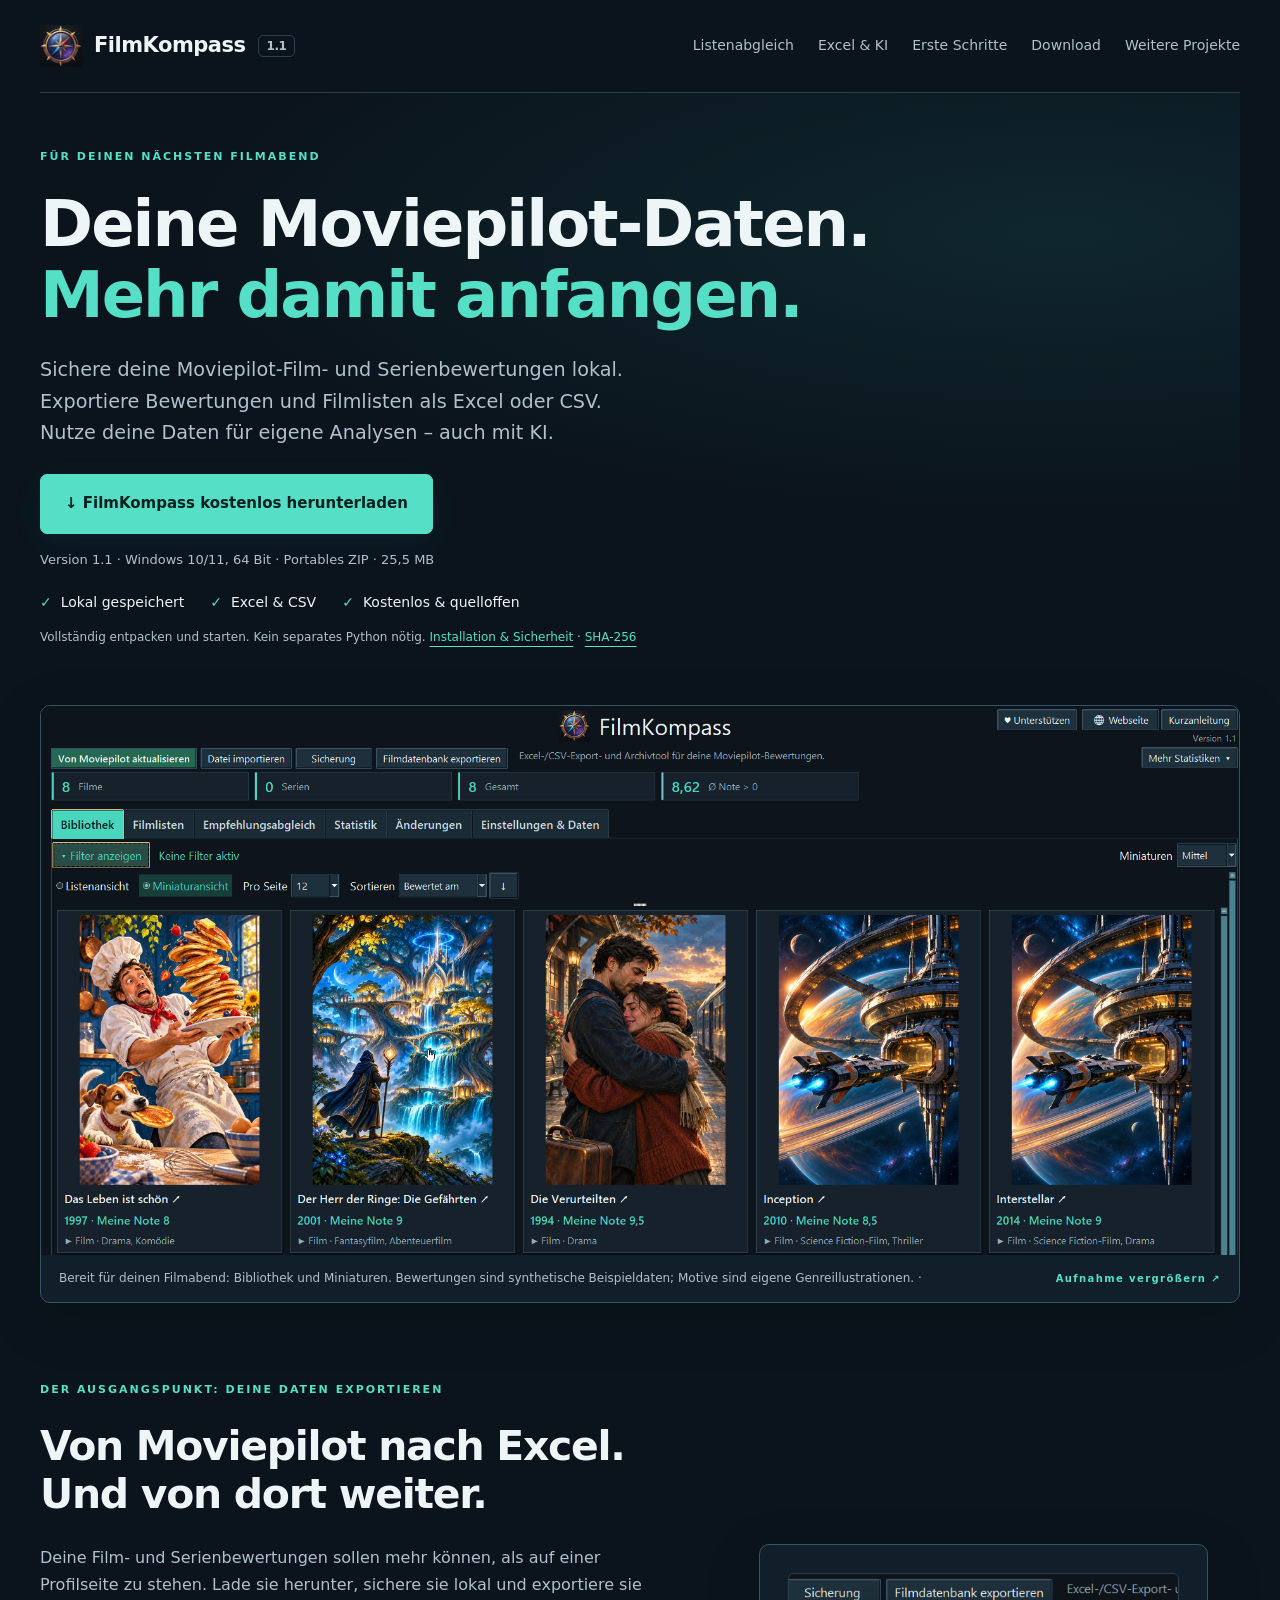
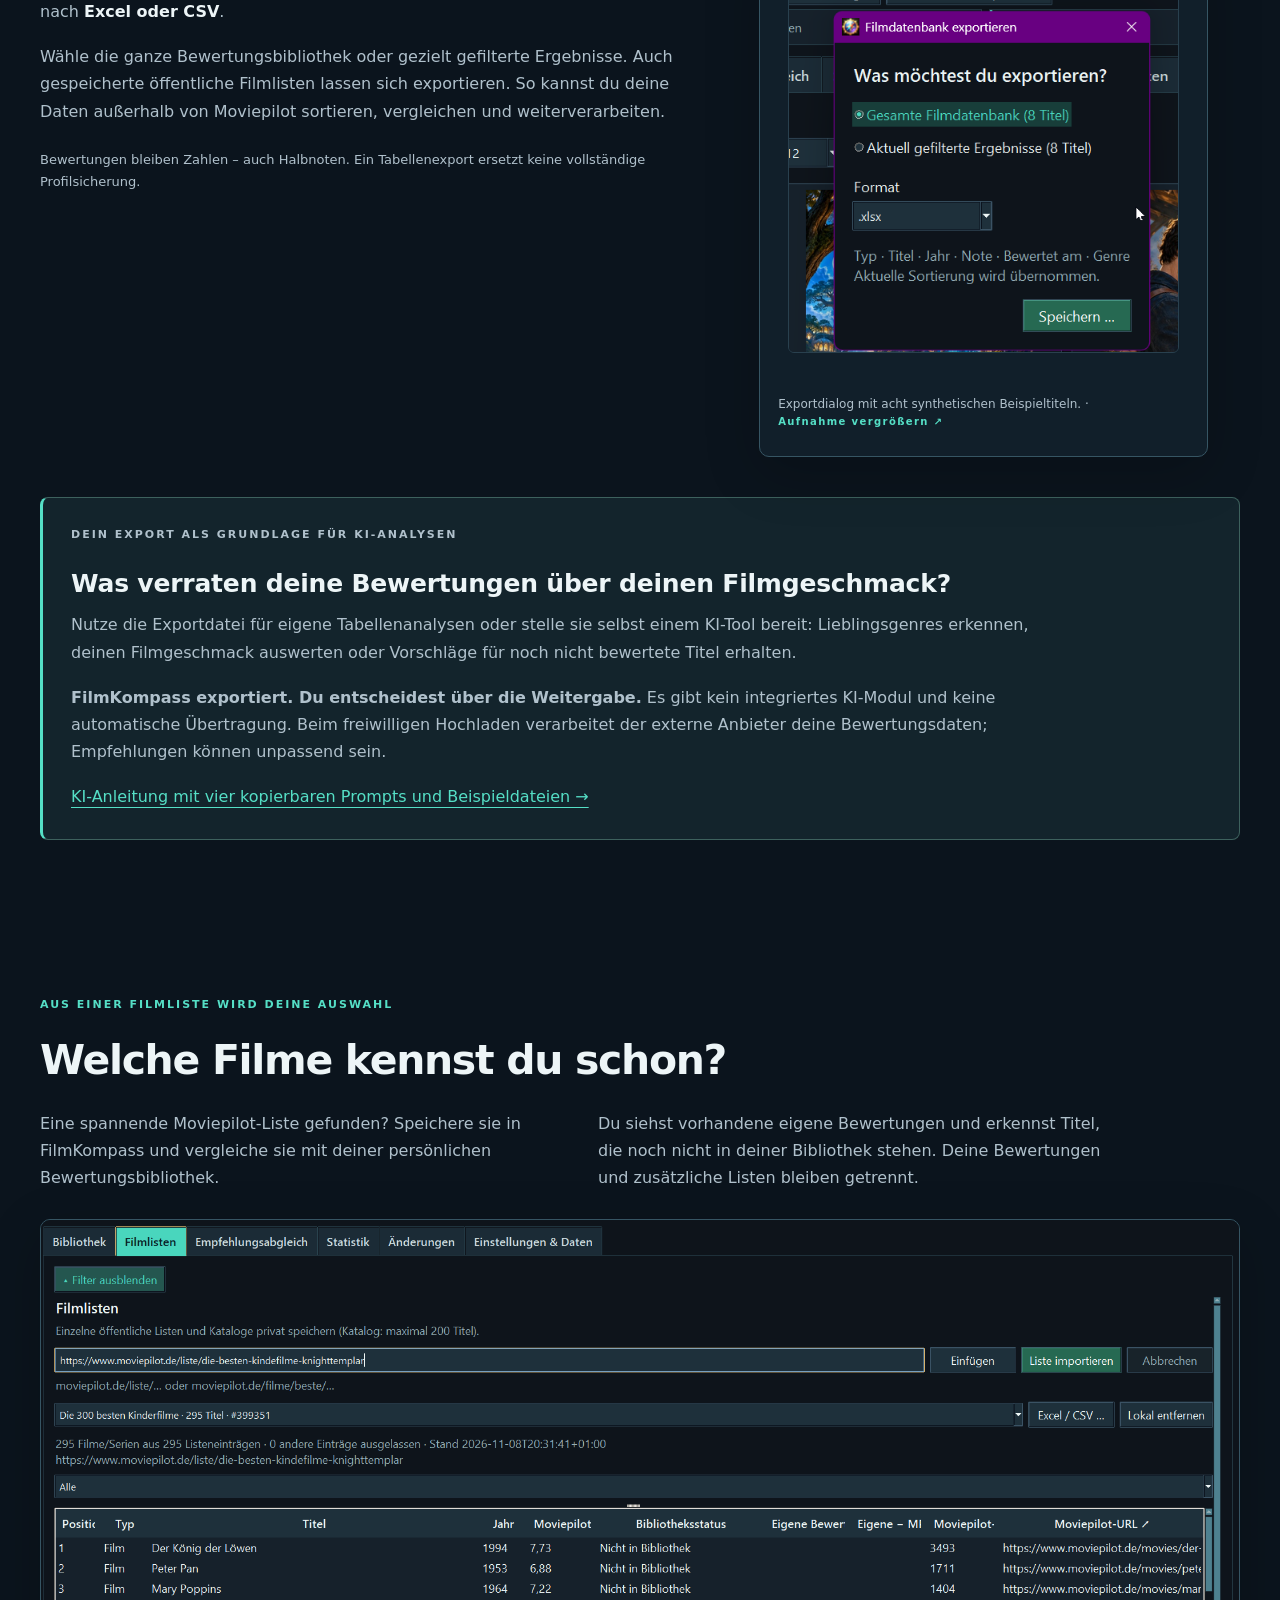
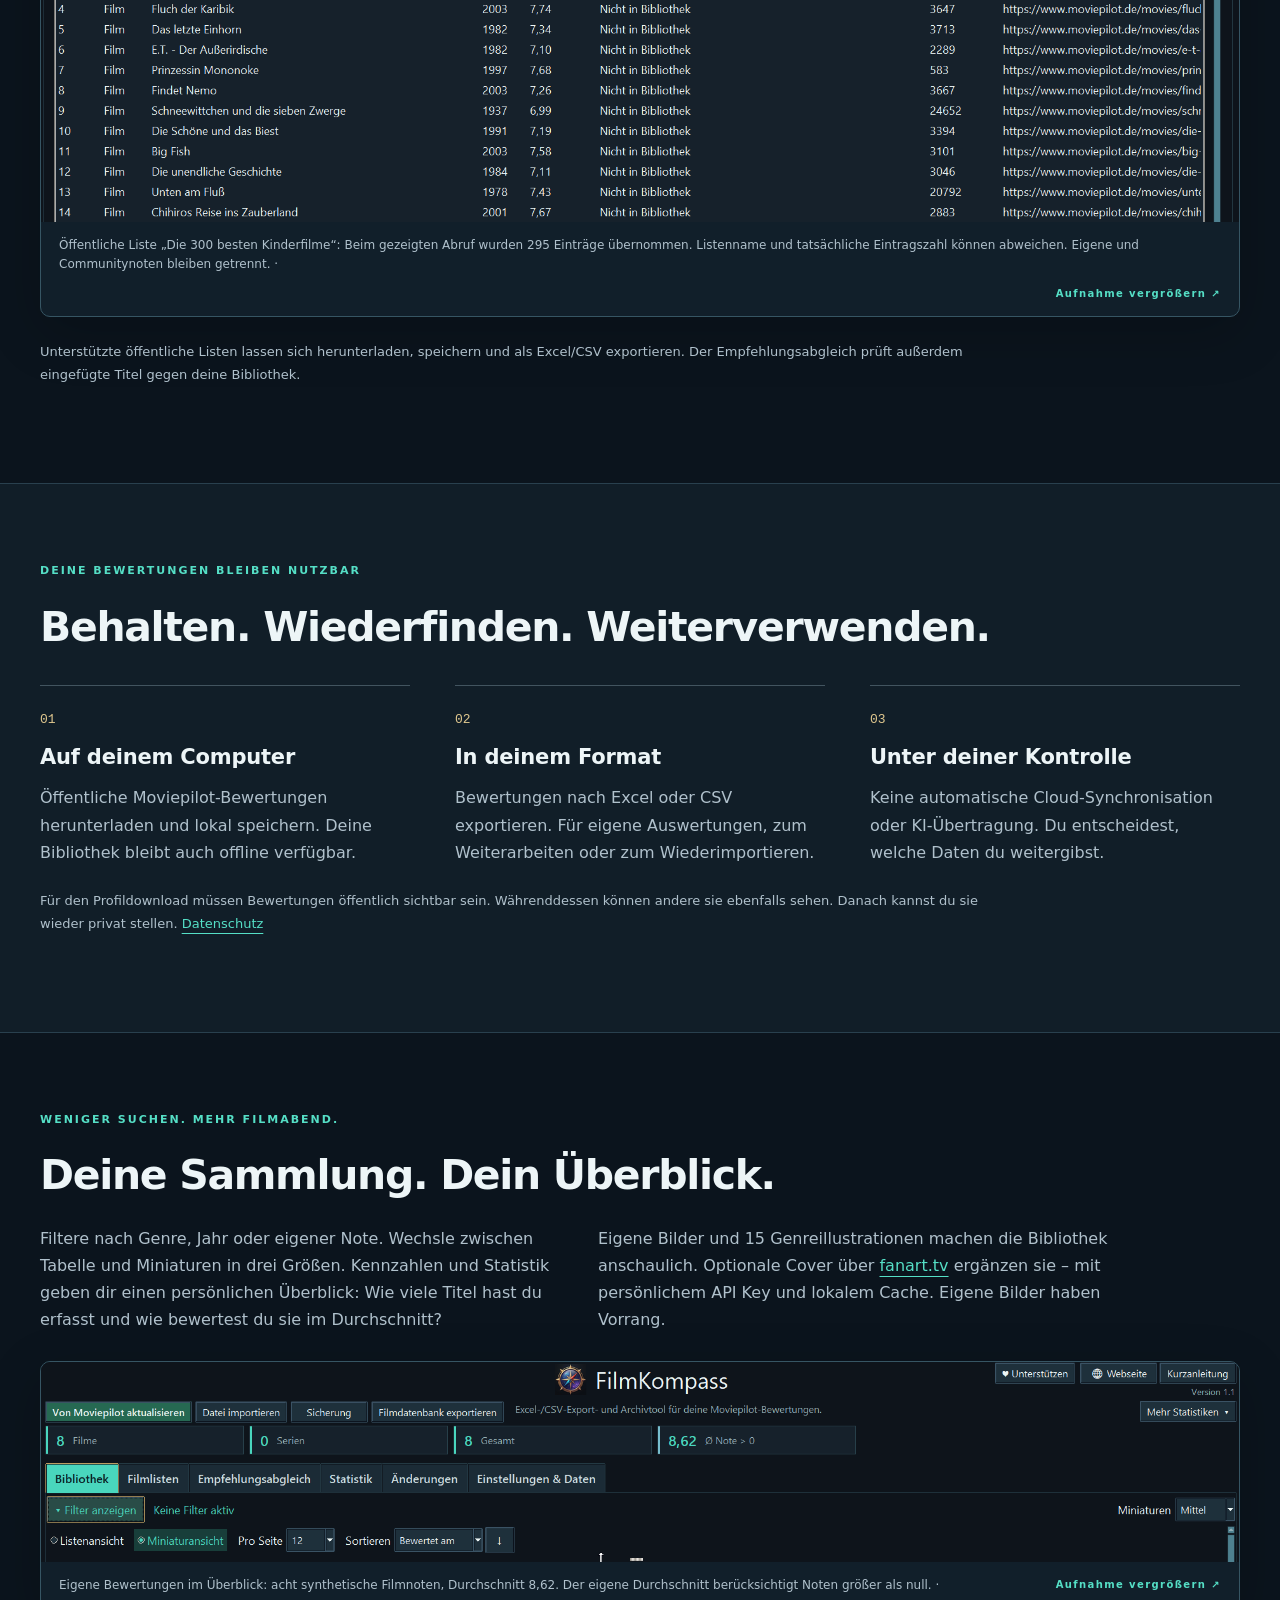
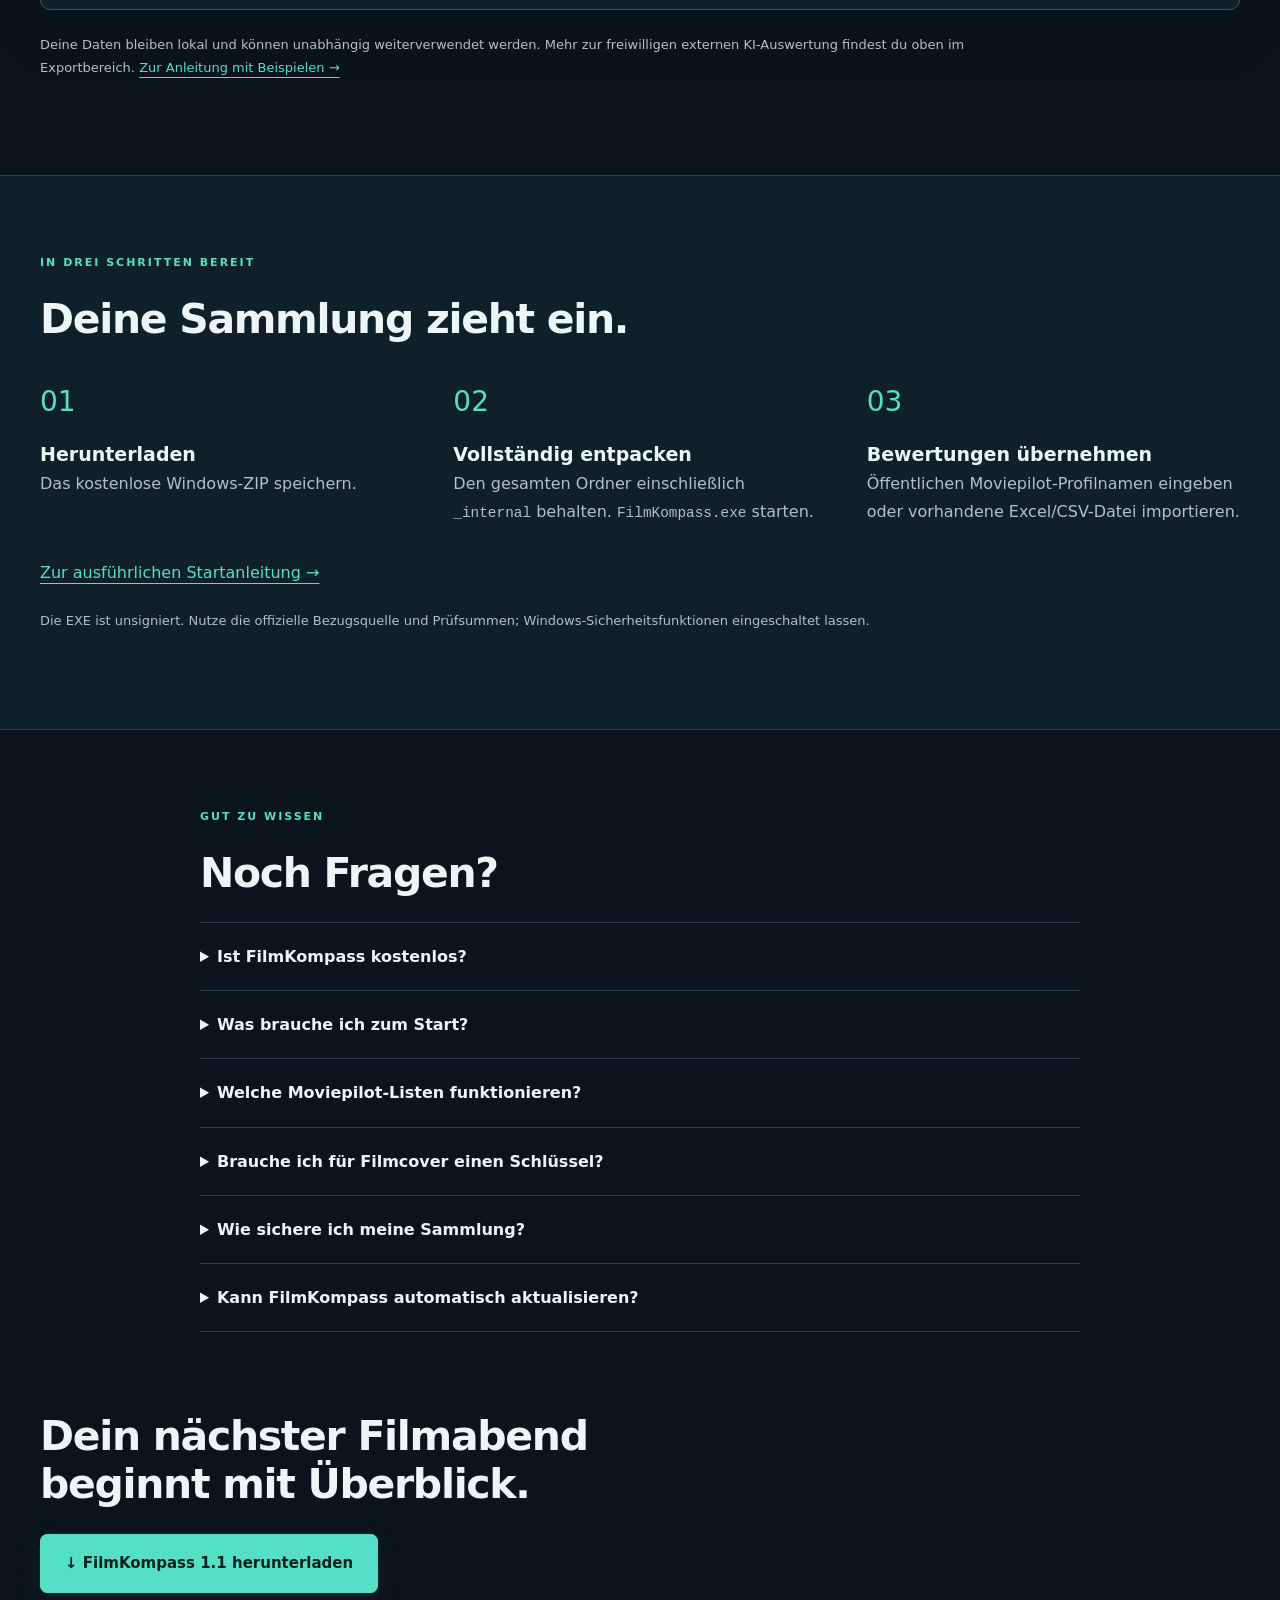
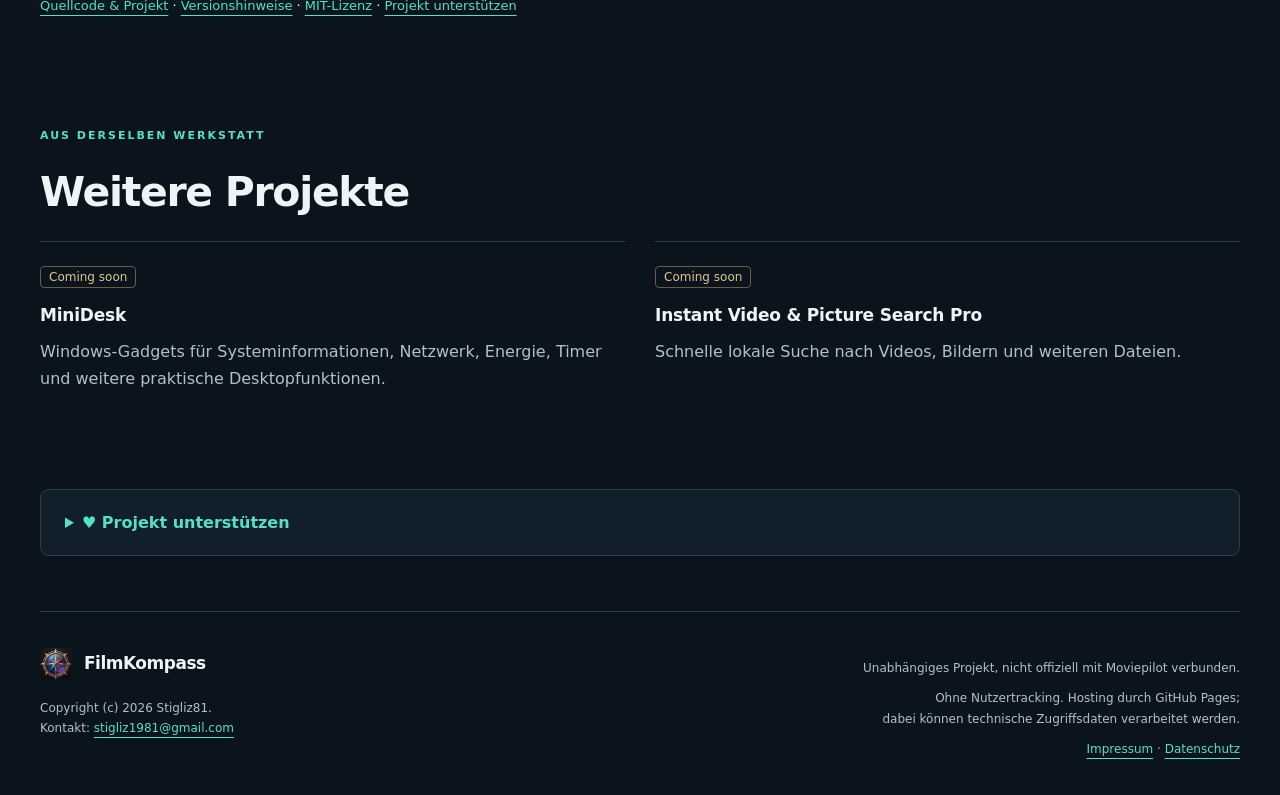
==== commit 98e99506: "Publish approved AP16.12 website and v1.1.2 download links" ====
--- a/site/index.html
+++ b/site/index.html
@@ -33,7 +33,7 @@
     "priceCurrency": "EUR"
   },
   "url": "https://stigliz81.github.io/FilmKompass/",
-  "downloadUrl": "https://github.com/Stigliz81/FilmKompass/releases/download/v1.1.1/FilmKompass-1.1-Windows-portabel.zip",
+  "downloadUrl": "https://github.com/Stigliz81/FilmKompass/releases/download/v1.1.2/FilmKompass-1.1-Windows-portabel.zip",
   "description": "Kostenloses Windows-Programm zum Herunterladen, lokalen Sichern und Exportieren öffentlich sichtbarer Moviepilot-Film- und Serienbewertungen als Excel oder CSV.",
   "license": "https://github.com/Stigliz81/FilmKompass/blob/main/LICENSE",
   "image": "https://stigliz81.github.io/FilmKompass/assets/filmkompass-preview.webp"
@@ -44,9 +44,9 @@
 </head>
 <body class="product">
 <a class="skip" href="#inhalt">Zum Inhalt</a>
-<header class="nav wrap"><a class="brand" href="#"><img src="assets/filmkompass.png" width="42" height="42" alt="">FilmKompass <span>1.1</span></a><nav aria-label="Hauptnavigation"><a href="#listenvergleich">Listenabgleich</a><a href="#export">Excel & KI</a><a href="#start">Erste Schritte</a><a href="#download">Download</a></nav></header>
+<header class="nav wrap"><a class="brand" href="#"><img src="assets/filmkompass.png" width="42" height="42" alt="">FilmKompass <span>1.1</span></a><nav aria-label="Hauptnavigation"><a href="#listenvergleich">Listenabgleich</a><a href="#export">Excel & KI</a><a href="#start">Erste Schritte</a><a href="#download">Download</a><a href="#weitere-projekte">Weitere Projekte</a></nav></header>
 <main id="inhalt">
-<section class="hero wrap" id="download"><p class="eyebrow">FÜR DEINEN NÄCHSTEN FILMABEND</p><h1>Deine Moviepilot-Daten. <br><em>Mehr damit anfangen.</em></h1><p class="product-lead">Sichere deine Moviepilot-Film- und Serienbewertungen lokal. <br>Exportiere Bewertungen und Filmlisten als Excel oder CSV. <br>Nutze deine Daten für eigene Analysen – auch mit KI.</p><div class="actions"><a class="button primary-download" href="https://github.com/Stigliz81/FilmKompass/releases/download/v1.1.1/FilmKompass-1.1-Windows-portabel.zip">↓ FilmKompass kostenlos herunterladen</a></div><p class="system-info">Version 1.1 · Windows 10/11, 64 Bit · Portables ZIP · 25,7 MB</p><ul class="trust"><li>Lokal gespeichert</li><li>Excel & CSV</li><li>Kostenlos & quelloffen</li></ul><p class="download-help">Vollständig entpacken und starten. Kein separates Python nötig. <a href="moviepilot-bewertungen-exportieren.html#systeme">Installation & Sicherheit</a> · <a href="https://github.com/Stigliz81/FilmKompass/releases/download/v1.1.1/SHA256SUMS.txt">SHA-256</a></p></section>
+<section class="hero wrap" id="download"><p class="eyebrow">FÜR DEINEN NÄCHSTEN FILMABEND</p><h1>Deine Moviepilot-Daten. <br><em>Mehr damit anfangen.</em></h1><p class="product-lead">Sichere deine Moviepilot-Film- und Serienbewertungen lokal. <br>Exportiere Bewertungen und Filmlisten als Excel oder CSV. <br>Nutze deine Daten für eigene Analysen – auch mit KI.</p><div class="actions"><a class="button primary-download" href="https://github.com/Stigliz81/FilmKompass/releases/download/v1.1.2/FilmKompass-1.1-Windows-portabel.zip">↓ FilmKompass kostenlos herunterladen</a></div><p class="system-info">Version 1.1 · Windows 10/11, 64 Bit · Portables ZIP · 25,5 MB</p><ul class="trust"><li>Lokal gespeichert</li><li>Excel & CSV</li><li>Kostenlos & quelloffen</li></ul><p class="download-help">Vollständig entpacken und starten. Kein separates Python nötig. <a href="moviepilot-bewertungen-exportieren.html#sicherheitspruefung">Installation & Sicherheit</a> · <a href="https://github.com/Stigliz81/FilmKompass/releases/download/v1.1.2/SHA256SUMS.txt">SHA-256</a></p></section>
 <section class="wrap opening-shot" id="einblicke" aria-label="Blick in die Bibliothek"><figure class="product-shot "><a class="zoom" href="assets/ap16101-main.webp"><img src="assets/ap16101-main.webp" loading="lazy" alt="FilmKompass-Bibliothek mit Filmtiteln, Genreillustrationen und persönlichen Beispielnoten"></a><figcaption>Bereit für deinen Filmabend: Bibliothek und Miniaturen. Bewertungen sind synthetische Beispieldaten; Motive sind eigene Genreillustrationen. · <span>Aufnahme vergrößern ↗</span></figcaption></figure></section>
 <section class="wrap product-section" id="export"><p class="eyebrow">DER AUSGANGSPUNKT: DEINE DATEN EXPORTIEREN</p><h2>Von Moviepilot nach Excel.<br>Und von dort weiter.</h2><div class="export-layout"><div><p>Deine Film- und Serienbewertungen sollen mehr können, als auf einer Profilseite zu stehen. Lade sie herunter, sichere sie lokal und exportiere sie nach <strong>Excel oder CSV</strong>.</p><p>Wähle die ganze Bewertungsbibliothek oder gezielt gefilterte Ergebnisse. Auch gespeicherte öffentliche Filmlisten lassen sich exportieren. So kannst du deine Daten außerhalb von Moviepilot sortieren, vergleichen und weiterverarbeiten.</p><p class="section-note">Bewertungen bleiben Zahlen – auch Halbnoten. Ein Tabellenexport ersetzt keine vollständige Profilsicherung.</p></div><figure class="product-shot export-shot"><a class="zoom" href="assets/ap16101-export.webp"><img src="assets/ap16101-export.webp" loading="lazy" alt="FilmKompass-Exportdialog: gesamte Bibliothek oder gefilterte Ergebnisse, Formatwahl und Speichern"></a><figcaption>Exportdialog mit acht synthetischen Beispieltiteln. · <span>Aufnahme vergrößern ↗</span></figcaption></figure></div><div class="analysis-feature"><p class="eyebrow">DEIN EXPORT ALS GRUNDLAGE FÜR KI-ANALYSEN</p><h3>Was verraten deine Bewertungen über deinen Filmgeschmack?</h3><p>Nutze die Exportdatei für eigene Tabellenanalysen oder stelle sie selbst einem KI-Tool bereit: Lieblingsgenres erkennen, deinen Filmgeschmack auswerten oder Vorschläge für noch nicht bewertete Titel erhalten.</p><p><strong>FilmKompass exportiert. Du entscheidest über die Weitergabe.</strong> Es gibt kein integriertes KI-Modul und keine automatische Übertragung. Beim freiwilligen Hochladen verarbeitet der externe Anbieter deine Bewertungsdaten; Empfehlungen können unpassend sein.</p><a href="ki-filmliste-analysieren.html">KI-Anleitung mit vier kopierbaren Prompts und Beispieldateien →</a></div></section><section class="wrap product-section" id="listenvergleich"><p class="eyebrow">AUS EINER FILMLISTE WIRD DEINE AUSWAHL</p><h2>Welche Filme kennst du schon?</h2><div class="story-copy"><p>Eine spannende Moviepilot-Liste gefunden? Speichere sie in FilmKompass und vergleiche sie mit deiner persönlichen Bewertungsbibliothek.</p><p>Du siehst vorhandene eigene Bewertungen und erkennst Titel, die noch nicht in deiner Bibliothek stehen. Deine Bewertungen und zusätzliche Listen bleiben getrennt.</p></div><figure class="product-shot "><a class="zoom" href="assets/ap16101-lists.webp"><img src="assets/ap16101-lists.webp" loading="lazy" alt="Öffentliche Moviepilot-Liste mit 295 importierten Titeln, Communitynoten und Bibliotheksstatus"></a><figcaption>Öffentliche Liste „Die 300 besten Kinderfilme“: Beim gezeigten Abruf wurden 295 Einträge übernommen. Listenname und tatsächliche Eintragszahl können abweichen. Eigene und Communitynoten bleiben getrennt. · <span>Aufnahme vergrößern ↗</span></figcaption></figure><p class="section-note">Unterstützte öffentliche Listen lassen sich herunterladen, speichern und als Excel/CSV exportieren. Der Empfehlungsabgleich prüft außerdem eingefügte Titel gegen deine Bibliothek.</p></section>
 <section class="data-section" id="funktionen"><div class="wrap product-section"><p class="eyebrow">DEINE BEWERTUNGEN BLEIBEN NUTZBAR</p><h2>Behalten. Wiederfinden. Weiterverwenden.</h2><div class="benefit-row"><article><span>01</span><h3>Auf deinem Computer</h3><p>Öffentliche Moviepilot-Bewertungen herunterladen und lokal speichern. Deine Bibliothek bleibt auch offline verfügbar.</p></article><article><span>02</span><h3>In deinem Format</h3><p>Bewertungen nach Excel oder CSV exportieren. Für eigene Auswertungen, zum Weiterarbeiten oder zum Wiederimportieren.</p></article><article><span>03</span><h3>Unter deiner Kontrolle</h3><p>Keine automatische Cloud-Synchronisation oder KI-Übertragung. Du entscheidest, welche Daten du weitergibst.</p></article></div><p class="section-note">Für den Profildownload müssen Bewertungen öffentlich sichtbar sein. Währenddessen können andere sie ebenfalls sehen. Danach kannst du sie wieder privat stellen. <a href="datenschutz.html">Datenschutz</a></p></div></section>
@@ -59,7 +59,7 @@
 <details><summary>Brauche ich für Filmcover einen Schlüssel?</summary><p>Für optionale Onlinecover genügt ein persönlicher Fanart.tv API Key von <a href="https://fanart.tv/get-an-api-key/" rel="noreferrer">fanart.tv</a>. In Einstellungen & Daten lokal speichern und prüfen. Kein Project Key für normale Nutzer erforderlich. Poster oder eindeutige Zuordnungen können fehlen. Ohne Onlinecover funktioniert FilmKompass weiter.</p></details>
 <details><summary>Wie sichere ich meine Sammlung?</summary><p>Die Datenbanksicherung enthält Daten und Bildzuordnungen. Für einen Gerätewechsel Bilddateien zusätzlich sichern. Vollständige Profilsicherungen können private Schlüssel enthalten und dürfen nicht veröffentlicht werden. <a href="moviepilot-bewertungen-exportieren.html">Mehr zu Start und Sicherung</a></p></details>
 <details><summary>Kann FilmKompass automatisch aktualisieren?</summary><p>Die freiwillige Versionsprüfung informiert über neue öffentliche Versionen. Sie ist standardmäßig ausgeschaltet. Updates werden nicht automatisch installiert. <a href="https://github.com/Stigliz81/FilmKompass/releases">Versionen & Hinweise</a></p></details></section>
-<section class="wrap product-finish"><h2>Dein nächster Filmabend<br>beginnt mit Überblick.</h2><a class="button" href="https://github.com/Stigliz81/FilmKompass/releases/download/v1.1.1/FilmKompass-1.1-Windows-portabel.zip">↓ FilmKompass 1.1 herunterladen</a><p><a href="https://github.com/Stigliz81/FilmKompass">Quellcode & Projekt</a> · <a href="https://github.com/Stigliz81/FilmKompass/releases/tag/v1.1.1">Versionshinweise</a> · <a href="https://github.com/Stigliz81/FilmKompass/blob/main/LICENSE">MIT-Lizenz</a> · <a class="support-link" href="#unterstuetzen">Projekt unterstützen</a></p></section>
+<section class="wrap product-finish"><h2>Dein nächster Filmabend<br>beginnt mit Überblick.</h2><a class="button" href="https://github.com/Stigliz81/FilmKompass/releases/download/v1.1.2/FilmKompass-1.1-Windows-portabel.zip">↓ FilmKompass 1.1 herunterladen</a><p><a href="https://github.com/Stigliz81/FilmKompass">Quellcode & Projekt</a> · <a href="https://github.com/Stigliz81/FilmKompass/releases/tag/v1.1.2">Versionshinweise</a> · <a href="https://github.com/Stigliz81/FilmKompass/blob/main/LICENSE">MIT-Lizenz</a> · <a class="support-link" href="#unterstuetzen">Projekt unterstützen</a></p></section>
 <section class="wrap product-section other-projects" id="weitere-projekte"><p class="eyebrow">AUS DERSELBEN WERKSTATT</p><h2>Weitere Projekte</h2><div class="project-teasers"><article><span class="coming-soon">Coming soon</span><h3>MiniDesk</h3><p>Windows-Gadgets für Systeminformationen, Netzwerk, Energie, Timer und weitere praktische Desktopfunktionen.</p></article><article><span class="coming-soon">Coming soon</span><h3>Instant Video &amp; Picture Search Pro</h3><p>Schnelle lokale Suche nach Videos, Bildern und weiteren Dateien.</p></article></div></section></main>
 <section class="wrap support-section" id="unterstuetzen" aria-label="Freiwillige Projektunterstützung">
 <details class="support-details"><summary>♥ Projekt unterstützen</summary><div class="support-content">
@@ -102,6 +102,6 @@
  <div class="payment-actions"><button class="copy-payment" type="button">Zahlungsziel kopieren</button><a href="https://app.binance.com/qr/dplkc2c1222b1d7a49efb4edb5ce9d73b2eb" rel="noreferrer">Binance-App-Link öffnen ↗</a></div><p role="status" class="copy-status" aria-live="polite"></p></div></details></div>
 <p class="note">Zahlungsanbieter werden erst beim Öffnen eines Links oder beim Scannen in deiner App kontaktiert. Bitte Zahlungsziel, Währung und Netzwerk vor einer Zahlung selbst prüfen. <a href="datenschutz.html">Hinweise zum Website-Datenschutz</a></p>
 </div></details></section>
-<footer class="wrap"><div><a class="brand" href="#"><img src="assets/filmkompass.png?v=20261107-ap1506" width="32" height="32" alt="">FilmKompass</a><p>Copyright (c) 2026 Stigliz81. <br>Kontakt: <a href="mailto:stigliz1981@gmail.com">stigliz1981@gmail.com</a></p></div><div><p>Unabhängiges Projekt, nicht offiziell mit Moviepilot verbunden.</p><p>Ohne Nutzertracking. Hosting durch GitHub Pages;<br>dabei können technische Zugriffsdaten verarbeitet werden.</p><a href="datenschutz.html">Hinweise zum Website-Datenschutz</a></div></footer>
+<footer class="wrap"><div><a class="brand" href="#"><img src="assets/filmkompass.png?v=20261107-ap1506" width="32" height="32" alt="">FilmKompass</a><p>Copyright (c) 2026 Stigliz81. <br>Kontakt: <a href="mailto:stigliz1981@gmail.com">stigliz1981@gmail.com</a></p></div><div><p>Unabhängiges Projekt, nicht offiziell mit Moviepilot verbunden.</p><p>Ohne Nutzertracking. Hosting durch GitHub Pages;<br>dabei können technische Zugriffsdaten verarbeitet werden.</p><a href="impressum.html">Impressum</a> · <a href="datenschutz.html">Datenschutz</a></div></footer>
 <dialog aria-label="Vergrößerte Programmaufnahme"><div class="viewer-tools"><button class="close" type="button" aria-label="Vergrößerung schließen">Schließen ×</button><button class="actual-size" type="button">Originalgröße anzeigen</button></div><img alt=""><p></p></dialog>
 </body></html>
